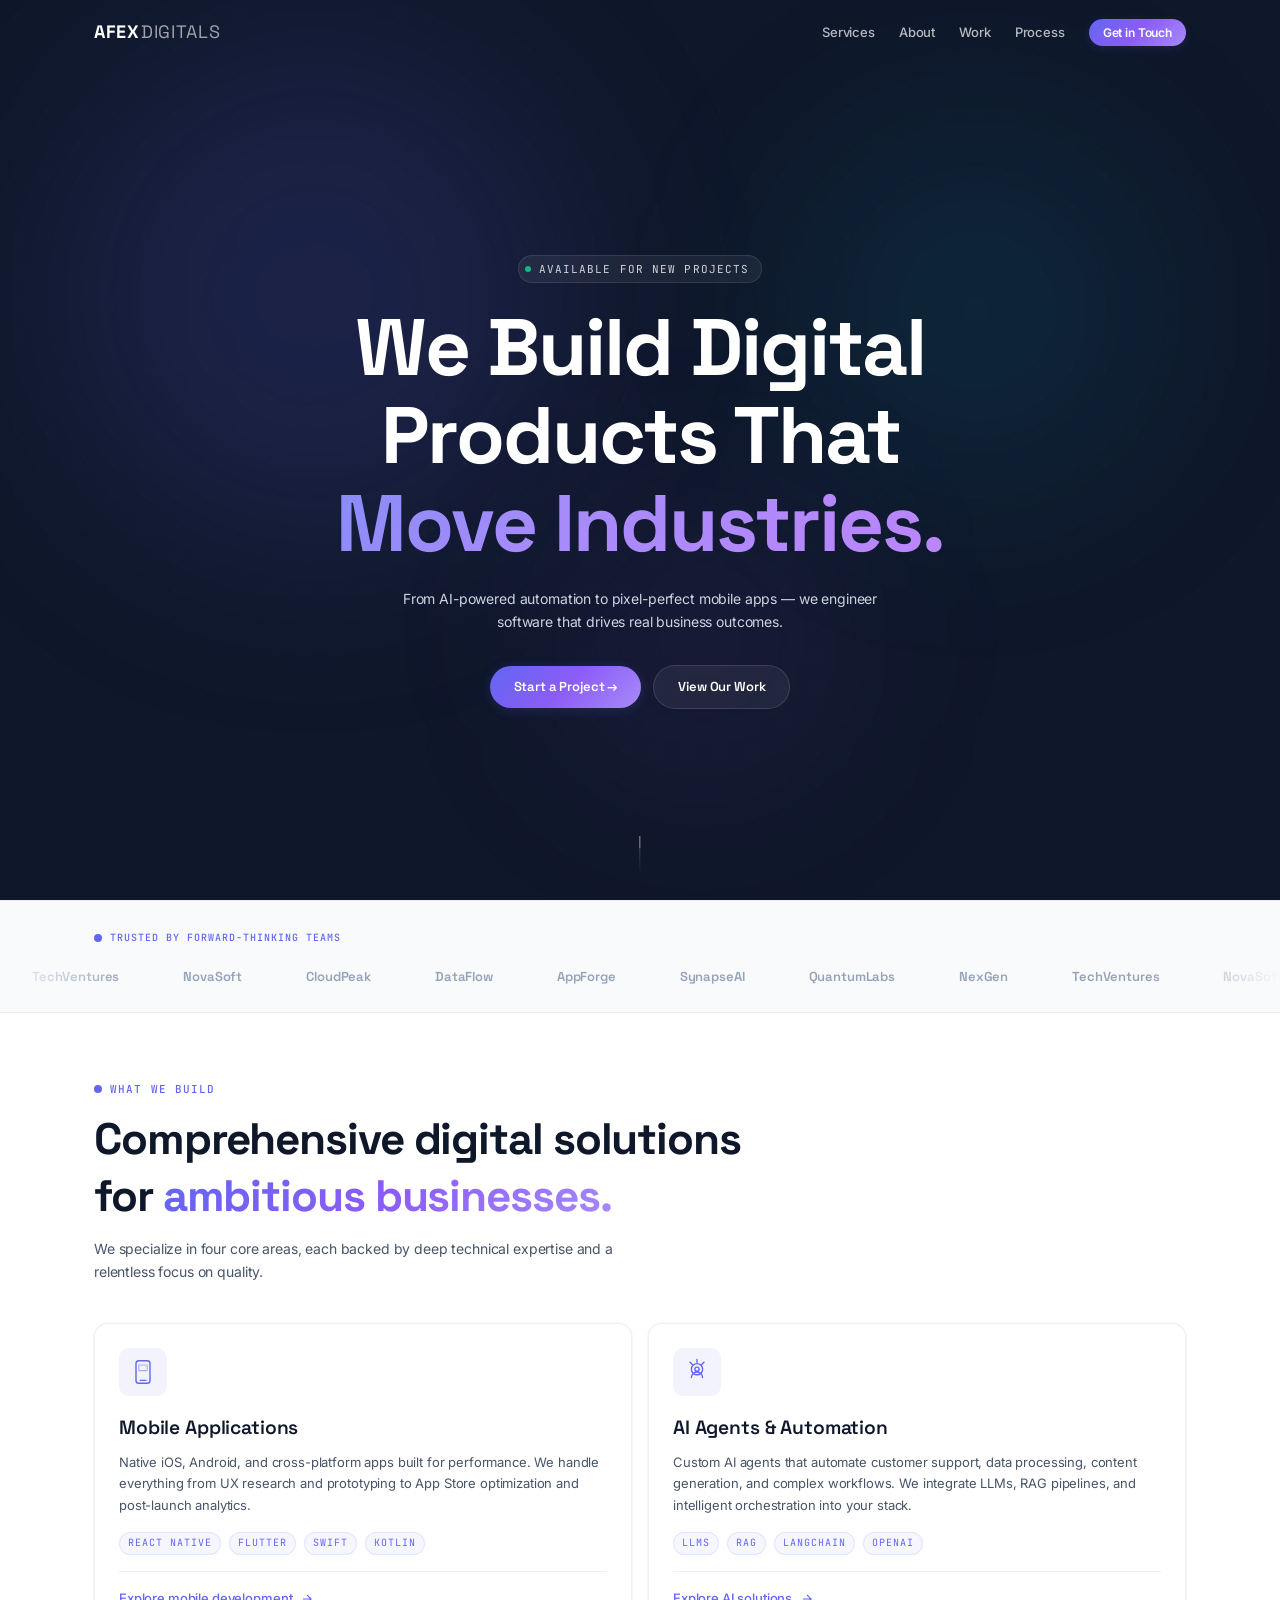
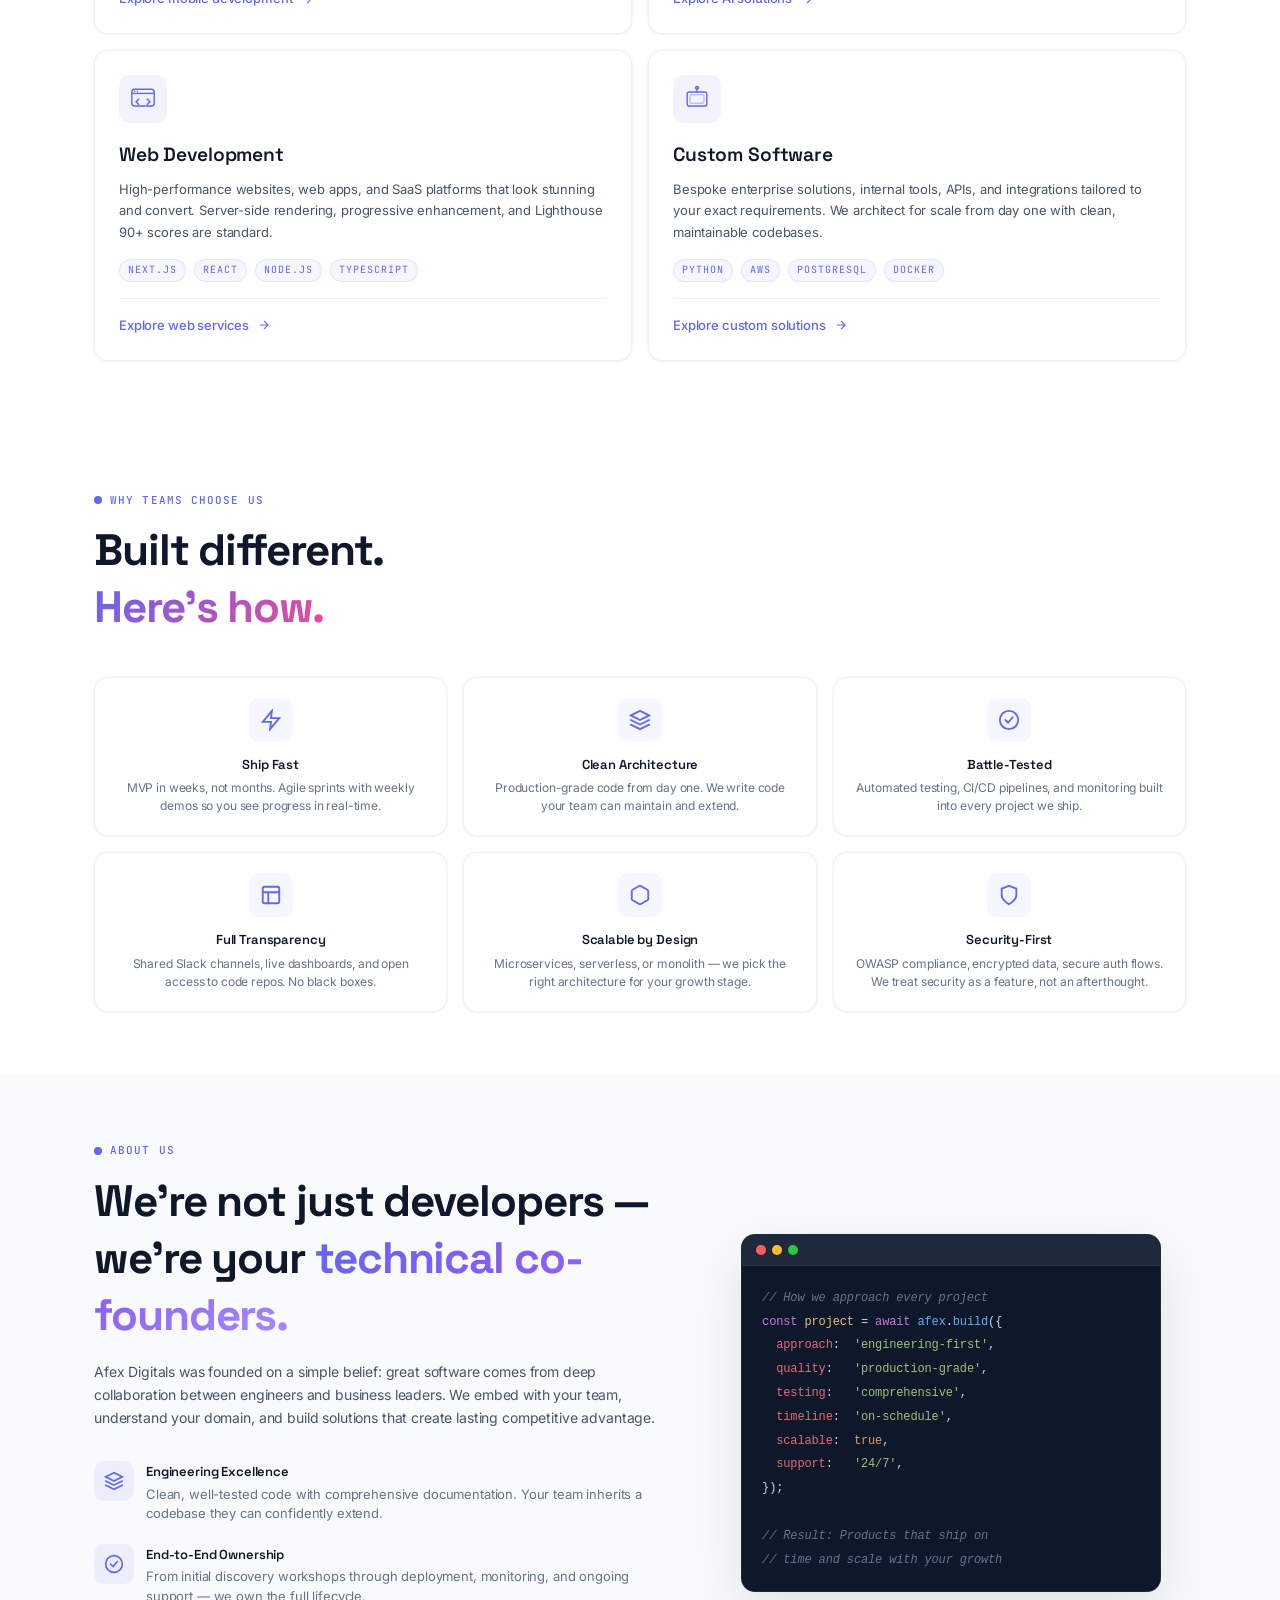
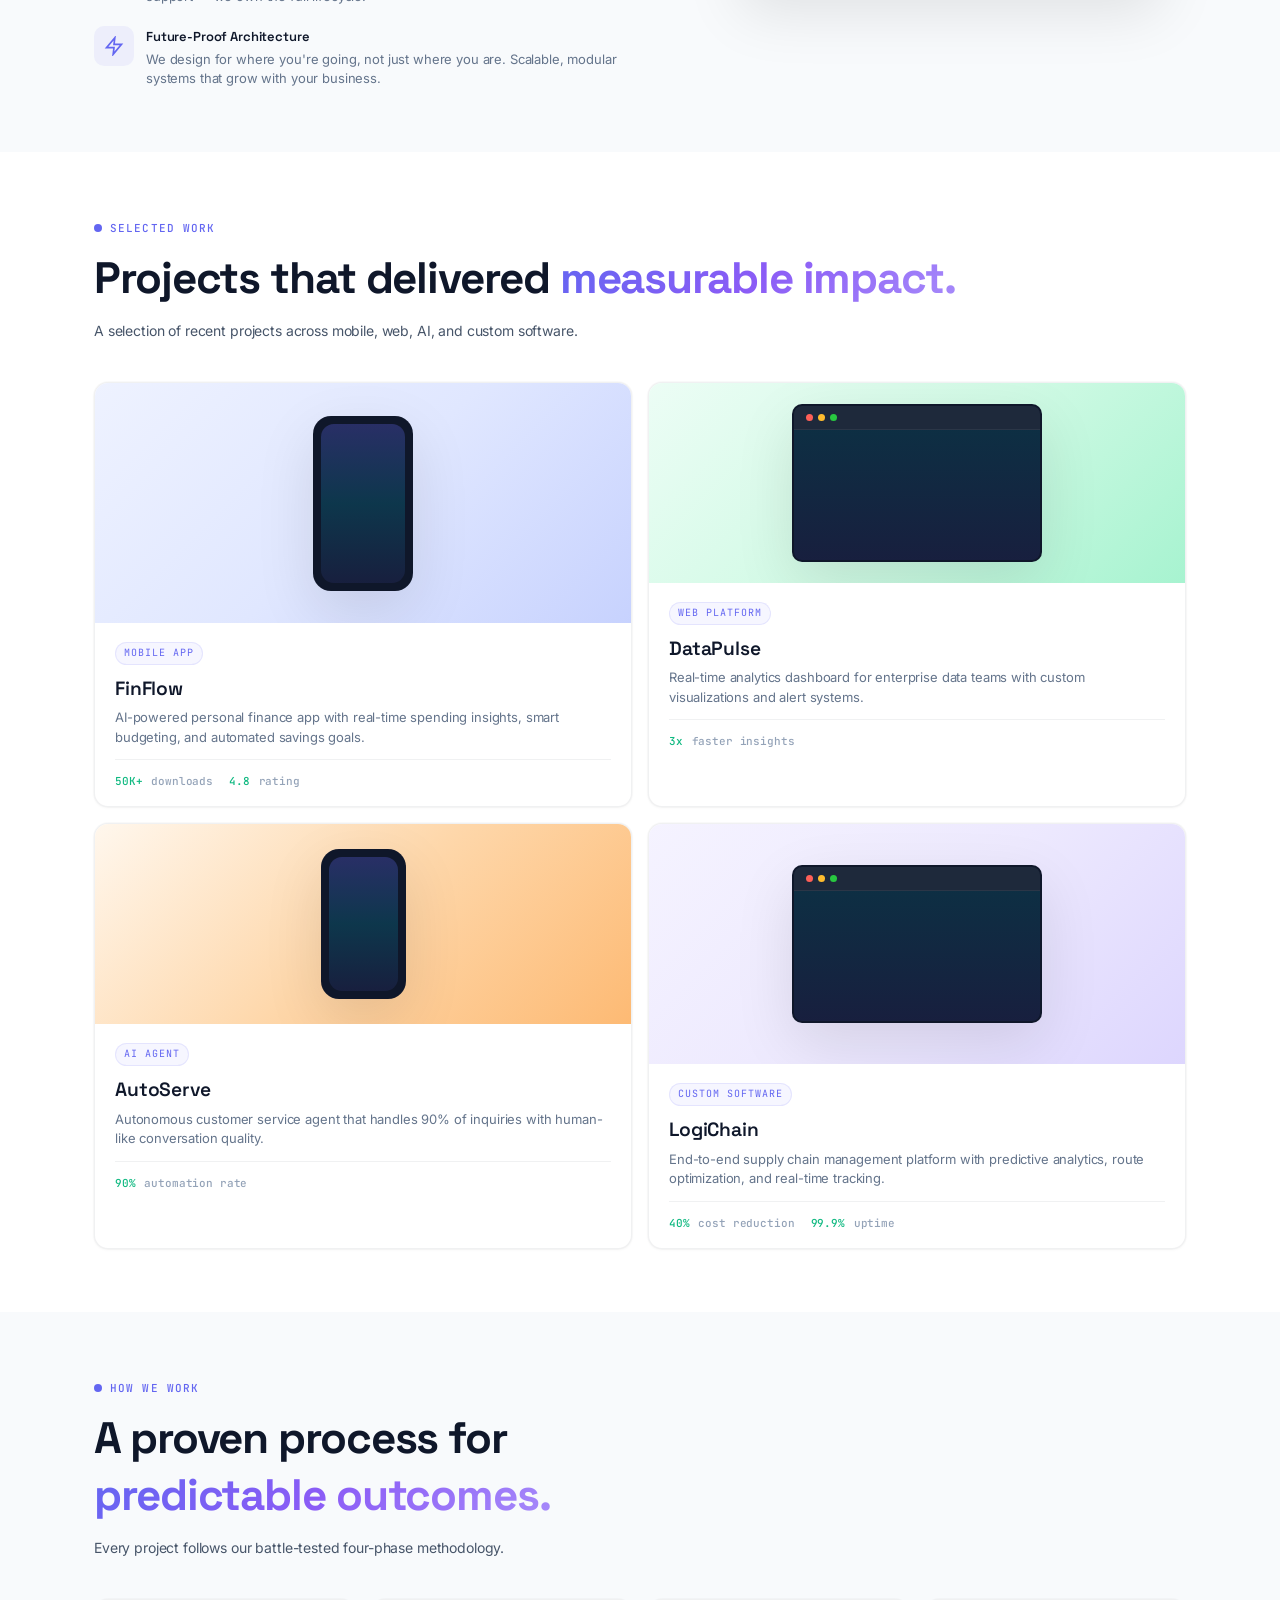
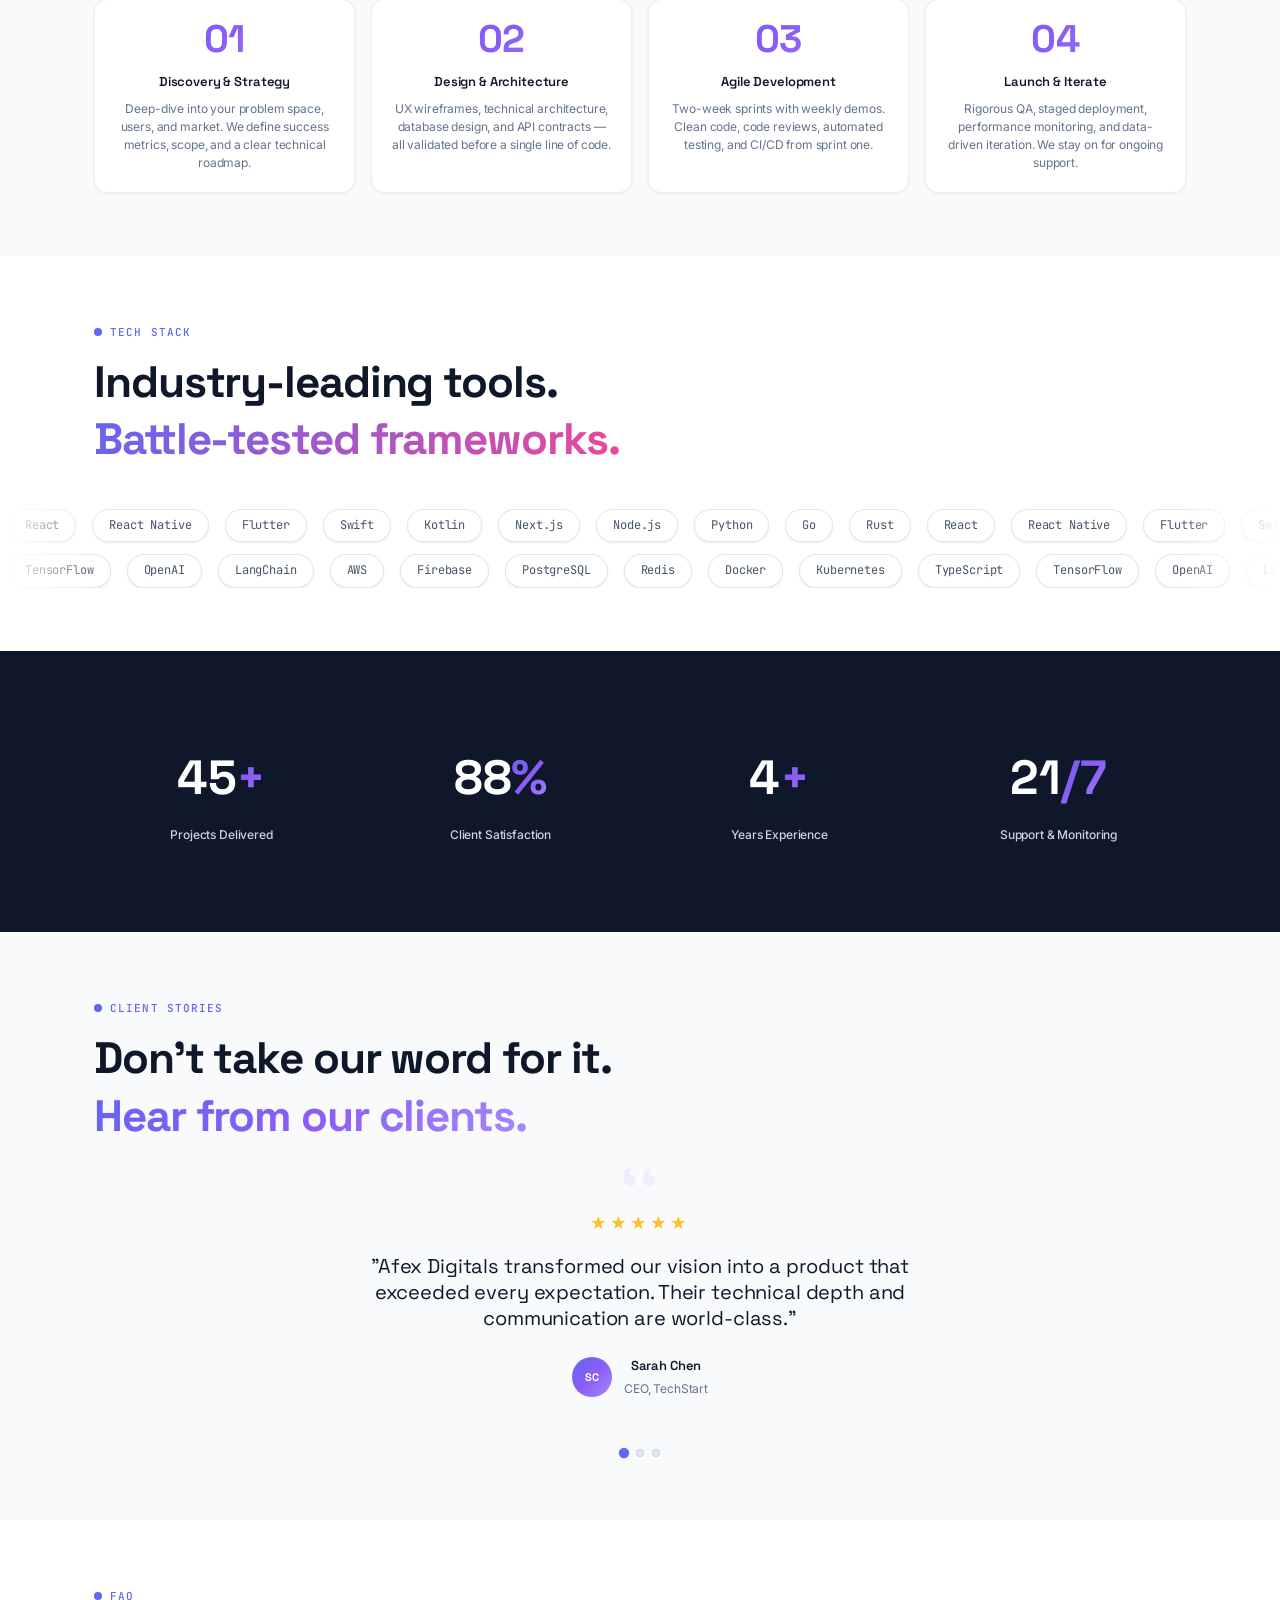
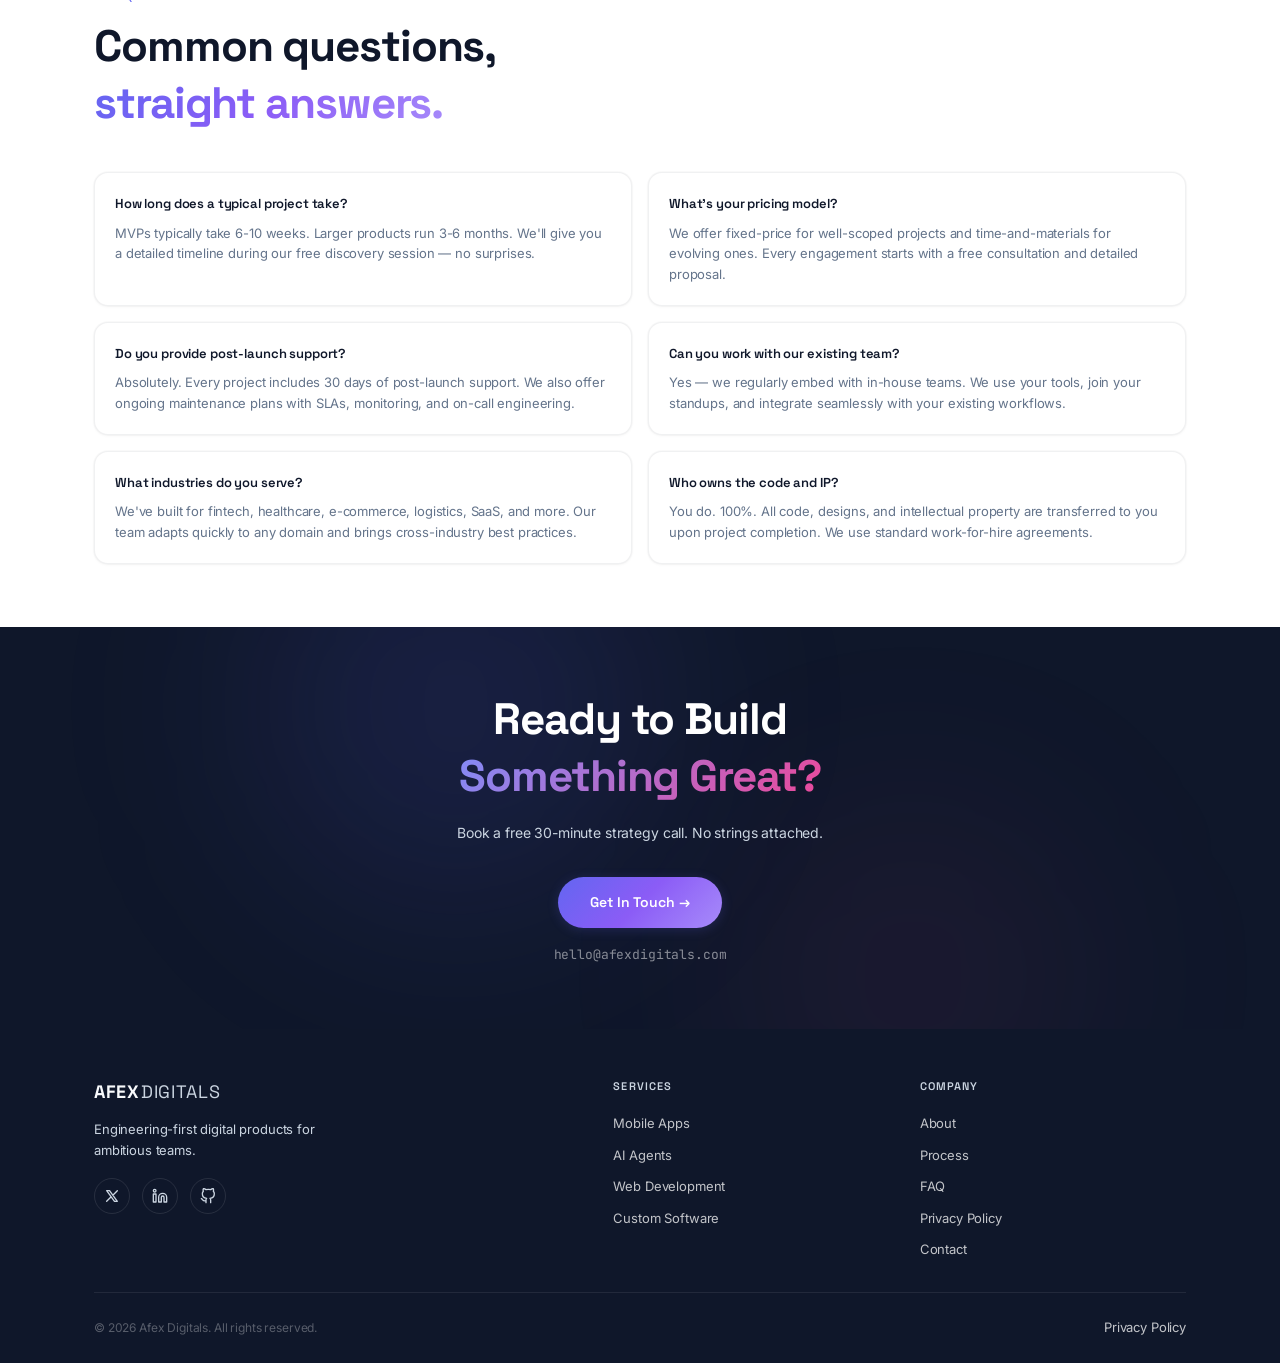
==== index.html @ 47e0d3ff "site for afex" ====
<!DOCTYPE html>
<html lang="en">
<head>
  <meta charset="UTF-8">
  <meta name="viewport" content="width=device-width, initial-scale=1.0">
  <title>Afex Digitals — Custom Software, Mobile Apps & AI Agents</title>
  <meta name="description" content="Afex Digitals builds custom mobile apps, AI agents for automation, websites, and software solutions. Engineering-first digital products for ambitious teams.">
  <meta property="og:type" content="website">
  <meta property="og:title" content="Afex Digitals — Custom Software & AI Solutions">
  <meta property="og:description" content="We build custom mobile apps, AI agents, websites, and software solutions engineered for impact.">
  <meta property="og:url" content="https://afexdigitals.com">
  <meta name="twitter:card" content="summary_large_image">
  <link rel="canonical" href="https://afexdigitals.com/">
  <link rel="preconnect" href="https://fonts.googleapis.com">
  <link rel="preconnect" href="https://fonts.gstatic.com" crossorigin>
  <link href="https://fonts.googleapis.com/css2?family=Space+Grotesk:wght@400;500;600;700&family=Inter:wght@400;500;600&family=JetBrains+Mono:wght@400&display=swap" rel="stylesheet">
  <link rel="stylesheet" href="css/reset.css">
  <link rel="stylesheet" href="css/variables.css">
  <link rel="stylesheet" href="css/base.css">
  <link rel="stylesheet" href="css/components.css">
  <link rel="stylesheet" href="css/sections.css">
  <link rel="stylesheet" href="css/animations.css">
  <link rel="stylesheet" href="css/responsive.css">
  <script type="application/ld+json">
  {
    "@context": "https://schema.org",
    "@type": "Organization",
    "name": "Afex Digitals",
    "url": "https://afexdigitals.com",
    "description": "Custom software, mobile apps, AI agents and web development.",
    "contactPoint": { "@type": "ContactPoint", "email": "hello@afexdigitals.com", "contactType": "sales" }
  }
  </script>
</head>
<body>
  <a href="#main-content" class="skip-link">Skip to main content</a>

  <!-- Nav -->
  <header class="nav" id="nav">
    <div class="nav__container container">
      <a href="#" class="nav__logo" aria-label="Afex Digitals Home">
        <span class="nav__logo-bold">AFEX</span><span class="nav__logo-light">DIGITALS</span>
      </a>
      <nav class="nav__menu" aria-label="Main navigation">
        <ul class="nav__list" id="nav-list">
          <li><a href="#services" class="nav__link">Services</a></li>
          <li><a href="#about" class="nav__link">About</a></li>
          <li><a href="#work" class="nav__link">Work</a></li>
          <li><a href="#process" class="nav__link">Process</a></li>
          <li><a href="mailto:hello@afexdigitals.com" class="nav__link nav__link--cta">Get in Touch</a></li>
        </ul>
      </nav>
      <button class="nav__toggle" id="nav-toggle" aria-label="Toggle menu" aria-expanded="false" aria-controls="nav-list">
        <span class="nav__toggle-bar"></span>
        <span class="nav__toggle-bar"></span>
        <span class="nav__toggle-bar"></span>
      </button>
    </div>
  </header>

  <div class="mobile-menu" id="mobile-menu" aria-hidden="true">
    <nav class="mobile-menu__nav" aria-label="Mobile navigation">
      <ul class="mobile-menu__list">
        <li class="mobile-menu__item"><a href="#services" class="mobile-menu__link">Services</a></li>
        <li class="mobile-menu__item"><a href="#about" class="mobile-menu__link">About</a></li>
        <li class="mobile-menu__item"><a href="#work" class="mobile-menu__link">Work</a></li>
        <li class="mobile-menu__item"><a href="#process" class="mobile-menu__link">Process</a></li>
        <li class="mobile-menu__item"><a href="mailto:hello@afexdigitals.com" class="mobile-menu__link">Contact</a></li>
      </ul>
    </nav>
  </div>

  <main id="main-content">
    <!-- Hero -->
    <section class="hero" id="hero">
      <div class="hero__bg">
        <div class="hero__orb hero__orb--1" aria-hidden="true"></div>
        <div class="hero__orb hero__orb--2" aria-hidden="true"></div>
        <div class="hero__orb hero__orb--3" aria-hidden="true"></div>
        <div class="hero__grid" aria-hidden="true"></div>
      </div>
      <div class="hero__content container">
        <div class="hero__badge"><span class="hero__badge-dot"></span> Available for new projects</div>
        <h1 class="hero__title">
          <span class="hero__title-line">We Build Digital</span>
          <span class="hero__title-line">Products That</span>
          <span class="hero__title-line text-gradient">Move Industries.</span>
        </h1>
        <p class="hero__subtitle">From AI-powered automation to pixel-perfect mobile apps — we engineer software that drives real business outcomes.</p>
        <div class="hero__actions">
          <a href="mailto:hello@afexdigitals.com" class="btn btn-primary">Start a Project &rarr;</a>
          <a href="#work" class="btn btn-secondary">View Our Work</a>
        </div>
      </div>
      <div class="hero__scroll" aria-hidden="true"><div class="hero__scroll-line"></div></div>
    </section>

    <!-- Trust Bar -->
    <section class="trust" aria-label="Trusted by innovative teams">
      <div class="container">
        <p class="trust__label mono-label">Trusted by forward-thinking teams</p>
      </div>
      <div class="trust__marquee">
        <div class="trust__track">
          <div class="trust__item">TechVentures</div>
          <div class="trust__item">NovaSoft</div>
          <div class="trust__item">CloudPeak</div>
          <div class="trust__item">DataFlow</div>
          <div class="trust__item">AppForge</div>
          <div class="trust__item">SynapseAI</div>
          <div class="trust__item">QuantumLabs</div>
          <div class="trust__item">NexGen</div>
          <div class="trust__item">TechVentures</div>
          <div class="trust__item">NovaSoft</div>
          <div class="trust__item">CloudPeak</div>
          <div class="trust__item">DataFlow</div>
          <div class="trust__item">AppForge</div>
          <div class="trust__item">SynapseAI</div>
          <div class="trust__item">QuantumLabs</div>
          <div class="trust__item">NexGen</div>
        </div>
      </div>
    </section>

    <!-- Services -->
    <section class="services section" id="services">
      <div class="container">
        <div class="section__header" data-animate>
          <span class="mono-label">What We Build</span>
          <h2 class="section__title">Comprehensive digital solutions<br>for <span class="text-gradient">ambitious businesses.</span></h2>
          <p class="section__subtitle">We specialize in four core areas, each backed by deep technical expertise and a relentless focus on quality.</p>
        </div>
        <div class="services__grid" data-animate-stagger>
          <div class="card services__card">
            <div class="card__icon">
              <svg width="28" height="28" viewBox="0 0 40 40" fill="none" aria-hidden="true">
                <rect x="10" y="4" width="20" height="32" rx="4" stroke="currentColor" stroke-width="2"/>
                <line x1="16" y1="32" x2="24" y2="32" stroke="currentColor" stroke-width="2" stroke-linecap="round"/>
                <rect x="14" y="10" width="12" height="8" rx="1" stroke="currentColor" stroke-width="1.5" opacity="0.5"/>
              </svg>
            </div>
            <h3 class="card__title">Mobile Applications</h3>
            <p class="card__description">Native iOS, Android, and cross-platform apps built for performance. We handle everything from UX research and prototyping to App Store optimization and post-launch analytics.</p>
            <div class="card__tags">
              <span class="tag">React Native</span>
              <span class="tag">Flutter</span>
              <span class="tag">Swift</span>
              <span class="tag">Kotlin</span>
            </div>
            <div class="card__footer">
              <span>Explore mobile development</span>
              <svg width="14" height="14" viewBox="0 0 24 24" fill="none" stroke="currentColor" stroke-width="2"><path d="M5 12h14M12 5l7 7-7 7"/></svg>
            </div>
          </div>
          <div class="card services__card">
            <div class="card__icon">
              <svg width="28" height="28" viewBox="0 0 40 40" fill="none" aria-hidden="true">
                <circle cx="20" cy="16" r="8" stroke="currentColor" stroke-width="2"/>
                <circle cx="20" cy="16" r="3" stroke="currentColor" stroke-width="2"/>
                <path d="M14 10l-4-4M26 10l4-4M20 6V2" stroke="currentColor" stroke-width="2" stroke-linecap="round"/>
                <path d="M12 28c0-4.4 3.6-8 8-8s8 3.6 8 8" stroke="currentColor" stroke-width="2" stroke-linecap="round"/>
              </svg>
            </div>
            <h3 class="card__title">AI Agents & Automation</h3>
            <p class="card__description">Custom AI agents that automate customer support, data processing, content generation, and complex workflows. We integrate LLMs, RAG pipelines, and intelligent orchestration into your stack.</p>
            <div class="card__tags">
              <span class="tag">LLMs</span>
              <span class="tag">RAG</span>
              <span class="tag">LangChain</span>
              <span class="tag">OpenAI</span>
            </div>
            <div class="card__footer">
              <span>Explore AI solutions</span>
              <svg width="14" height="14" viewBox="0 0 24 24" fill="none" stroke="currentColor" stroke-width="2"><path d="M5 12h14M12 5l7 7-7 7"/></svg>
            </div>
          </div>
          <div class="card services__card">
            <div class="card__icon">
              <svg width="28" height="28" viewBox="0 0 40 40" fill="none" aria-hidden="true">
                <rect x="4" y="6" width="32" height="24" rx="4" stroke="currentColor" stroke-width="2"/>
                <line x1="4" y1="12" x2="36" y2="12" stroke="currentColor" stroke-width="2"/>
                <circle cx="8" cy="9" r="1" fill="currentColor"/>
                <circle cx="12" cy="9" r="1" fill="currentColor"/>
                <path d="M14 20l-4 4 4 4M26 20l4 4-4 4" stroke="currentColor" stroke-width="2" stroke-linecap="round" stroke-linejoin="round"/>
              </svg>
            </div>
            <h3 class="card__title">Web Development</h3>
            <p class="card__description">High-performance websites, web apps, and SaaS platforms that look stunning and convert. Server-side rendering, progressive enhancement, and Lighthouse 90+ scores are standard.</p>
            <div class="card__tags">
              <span class="tag">Next.js</span>
              <span class="tag">React</span>
              <span class="tag">Node.js</span>
              <span class="tag">TypeScript</span>
            </div>
            <div class="card__footer">
              <span>Explore web services</span>
              <svg width="14" height="14" viewBox="0 0 24 24" fill="none" stroke="currentColor" stroke-width="2"><path d="M5 12h14M12 5l7 7-7 7"/></svg>
            </div>
          </div>
          <div class="card services__card">
            <div class="card__icon">
              <svg width="28" height="28" viewBox="0 0 40 40" fill="none" aria-hidden="true">
                <rect x="6" y="10" width="28" height="20" rx="3" stroke="currentColor" stroke-width="2"/>
                <rect x="10" y="14" width="20" height="12" rx="2" stroke="currentColor" stroke-width="1.5" opacity="0.5"/>
                <line x1="20" y1="4" x2="20" y2="10" stroke="currentColor" stroke-width="2" stroke-linecap="round"/>
                <circle cx="20" cy="4" r="2" stroke="currentColor" stroke-width="2"/>
              </svg>
            </div>
            <h3 class="card__title">Custom Software</h3>
            <p class="card__description">Bespoke enterprise solutions, internal tools, APIs, and integrations tailored to your exact requirements. We architect for scale from day one with clean, maintainable codebases.</p>
            <div class="card__tags">
              <span class="tag">Python</span>
              <span class="tag">AWS</span>
              <span class="tag">PostgreSQL</span>
              <span class="tag">Docker</span>
            </div>
            <div class="card__footer">
              <span>Explore custom solutions</span>
              <svg width="14" height="14" viewBox="0 0 24 24" fill="none" stroke="currentColor" stroke-width="2"><path d="M5 12h14M12 5l7 7-7 7"/></svg>
            </div>
          </div>
        </div>
      </div>
    </section>

    <!-- Features / Why Choose Us -->
    <section class="section" id="features">
      <div class="container">
        <div class="section__header" data-animate>
          <span class="mono-label">Why Teams Choose Us</span>
          <h2 class="section__title">Built different.<br><span class="text-gradient--warm">Here's how.</span></h2>
        </div>
        <div class="features__grid" data-animate-stagger>
          <div class="feature-card">
            <div class="feature-card__icon">
              <svg width="22" height="22" viewBox="0 0 24 24" fill="none" stroke="currentColor" stroke-width="2" stroke-linecap="round"><path d="M13 2L3 14h9l-1 8 10-12h-9l1-8z"/></svg>
            </div>
            <h3 class="feature-card__title">Ship Fast</h3>
            <p class="feature-card__text">MVP in weeks, not months. Agile sprints with weekly demos so you see progress in real-time.</p>
          </div>
          <div class="feature-card">
            <div class="feature-card__icon">
              <svg width="22" height="22" viewBox="0 0 24 24" fill="none" stroke="currentColor" stroke-width="2" stroke-linecap="round"><path d="M12 2L2 7l10 5 10-5-10-5zM2 17l10 5 10-5M2 12l10 5 10-5"/></svg>
            </div>
            <h3 class="feature-card__title">Clean Architecture</h3>
            <p class="feature-card__text">Production-grade code from day one. We write code your team can maintain and extend.</p>
          </div>
          <div class="feature-card">
            <div class="feature-card__icon">
              <svg width="22" height="22" viewBox="0 0 24 24" fill="none" stroke="currentColor" stroke-width="2" stroke-linecap="round"><circle cx="12" cy="12" r="10"/><path d="M8 12l3 3 5-6"/></svg>
            </div>
            <h3 class="feature-card__title">Battle-Tested</h3>
            <p class="feature-card__text">Automated testing, CI/CD pipelines, and monitoring built into every project we ship.</p>
          </div>
          <div class="feature-card">
            <div class="feature-card__icon">
              <svg width="22" height="22" viewBox="0 0 24 24" fill="none" stroke="currentColor" stroke-width="2" stroke-linecap="round"><rect x="3" y="3" width="18" height="18" rx="2"/><path d="M3 9h18M9 21V9"/></svg>
            </div>
            <h3 class="feature-card__title">Full Transparency</h3>
            <p class="feature-card__text">Shared Slack channels, live dashboards, and open access to code repos. No black boxes.</p>
          </div>
          <div class="feature-card">
            <div class="feature-card__icon">
              <svg width="22" height="22" viewBox="0 0 24 24" fill="none" stroke="currentColor" stroke-width="2" stroke-linecap="round"><path d="M21 16V8a2 2 0 00-1-1.73l-7-4a2 2 0 00-2 0l-7 4A2 2 0 003 8v8a2 2 0 001 1.73l7 4a2 2 0 002 0l7-4A2 2 0 0021 16z"/></svg>
            </div>
            <h3 class="feature-card__title">Scalable by Design</h3>
            <p class="feature-card__text">Microservices, serverless, or monolith — we pick the right architecture for your growth stage.</p>
          </div>
          <div class="feature-card">
            <div class="feature-card__icon">
              <svg width="22" height="22" viewBox="0 0 24 24" fill="none" stroke="currentColor" stroke-width="2" stroke-linecap="round"><path d="M12 22s8-4 8-10V5l-8-3-8 3v7c0 6 8 10 8 10z"/></svg>
            </div>
            <h3 class="feature-card__title">Security-First</h3>
            <p class="feature-card__text">OWASP compliance, encrypted data, secure auth flows. We treat security as a feature, not an afterthought.</p>
          </div>
        </div>
      </div>
    </section>

    <!-- About -->
    <section class="about section" id="about">
      <div class="container">
        <div class="about__grid">
          <div class="about__content" data-animate>
            <span class="mono-label">About Us</span>
            <h2 class="section__title">We're not just developers —<br>we're your <span class="text-gradient">technical co-founders.</span></h2>
            <p class="about__text">Afex Digitals was founded on a simple belief: great software comes from deep collaboration between engineers and business leaders. We embed with your team, understand your domain, and build solutions that create lasting competitive advantage.</p>
            <div class="about__values">
              <div class="about__value">
                <div class="about__value-icon">
                  <svg width="20" height="20" viewBox="0 0 24 24" fill="none" stroke="currentColor" stroke-width="2" stroke-linecap="round"><path d="M12 2L2 7l10 5 10-5-10-5zM2 17l10 5 10-5M2 12l10 5 10-5"/></svg>
                </div>
                <div>
                  <h4 class="about__value-title">Engineering Excellence</h4>
                  <p class="about__value-text">Clean, well-tested code with comprehensive documentation. Your team inherits a codebase they can confidently extend.</p>
                </div>
              </div>
              <div class="about__value">
                <div class="about__value-icon">
                  <svg width="20" height="20" viewBox="0 0 24 24" fill="none" stroke="currentColor" stroke-width="2" stroke-linecap="round"><circle cx="12" cy="12" r="10"/><path d="M8 12l3 3 5-6"/></svg>
                </div>
                <div>
                  <h4 class="about__value-title">End-to-End Ownership</h4>
                  <p class="about__value-text">From initial discovery workshops through deployment, monitoring, and ongoing support — we own the full lifecycle.</p>
                </div>
              </div>
              <div class="about__value">
                <div class="about__value-icon">
                  <svg width="20" height="20" viewBox="0 0 24 24" fill="none" stroke="currentColor" stroke-width="2" stroke-linecap="round"><path d="M13 2L3 14h9l-1 8 10-12h-9l1-8z"/></svg>
                </div>
                <div>
                  <h4 class="about__value-title">Future-Proof Architecture</h4>
                  <p class="about__value-text">We design for where you're going, not just where you are. Scalable, modular systems that grow with your business.</p>
                </div>
              </div>
            </div>
          </div>
          <div class="about__visual" data-animate aria-hidden="true">
            <div class="about__code-window">
              <div class="about__code-header">
                <span class="about__code-dot"></span>
                <span class="about__code-dot"></span>
                <span class="about__code-dot"></span>
              </div>
              <div class="about__code-body">
                <pre><code><span class="code-comment">// How we approach every project</span>
<span class="code-keyword">const</span> <span class="code-var">project</span> = <span class="code-keyword">await</span> <span class="code-fn">afex</span>.<span class="code-fn">build</span>({
  <span class="code-prop">approach</span>:  <span class="code-string">'engineering-first'</span>,
  <span class="code-prop">quality</span>:   <span class="code-string">'production-grade'</span>,
  <span class="code-prop">testing</span>:   <span class="code-string">'comprehensive'</span>,
  <span class="code-prop">timeline</span>:  <span class="code-string">'on-schedule'</span>,
  <span class="code-prop">scalable</span>:  <span class="code-bool">true</span>,
  <span class="code-prop">support</span>:   <span class="code-string">'24/7'</span>,
});

<span class="code-comment">// Result: Products that ship on</span>
<span class="code-comment">// time and scale with your growth</span></code></pre>
              </div>
            </div>
          </div>
        </div>
      </div>
    </section>

    <!-- Work -->
    <section class="work section" id="work">
      <div class="container">
        <div class="section__header" data-animate>
          <span class="mono-label">Selected Work</span>
          <h2 class="section__title">Projects that delivered <span class="text-gradient">measurable impact.</span></h2>
          <p class="section__subtitle">A selection of recent projects across mobile, web, AI, and custom software.</p>
        </div>
        <div class="work__grid" data-animate-stagger>
          <article class="work__card work__card--featured">
            <div class="work__card-visual work__card-visual--1">
              <div class="work__card-mockup">
                <div class="work__phone-frame"><div class="work__phone-screen"></div></div>
              </div>
            </div>
            <div class="work__card-info">
              <span class="tag">Mobile App</span>
              <h3 class="work__card-title">FinFlow</h3>
              <p class="work__card-desc">AI-powered personal finance app with real-time spending insights, smart budgeting, and automated savings goals.</p>
              <div class="work__card-metrics">
                <span class="work__metric">50K+ <span>downloads</span></span>
                <span class="work__metric">4.8 <span>rating</span></span>
              </div>
            </div>
          </article>
          <article class="work__card">
            <div class="work__card-visual work__card-visual--2">
              <div class="work__card-mockup">
                <div class="work__browser-frame">
                  <div class="work__browser-bar"><span></span><span></span><span></span></div>
                  <div class="work__browser-screen"></div>
                </div>
              </div>
            </div>
            <div class="work__card-info">
              <span class="tag">Web Platform</span>
              <h3 class="work__card-title">DataPulse</h3>
              <p class="work__card-desc">Real-time analytics dashboard for enterprise data teams with custom visualizations and alert systems.</p>
              <div class="work__card-metrics">
                <span class="work__metric">3x <span>faster insights</span></span>
              </div>
            </div>
          </article>
          <article class="work__card">
            <div class="work__card-visual work__card-visual--3">
              <div class="work__card-mockup">
                <div class="work__phone-frame work__phone-frame--small"><div class="work__phone-screen"></div></div>
              </div>
            </div>
            <div class="work__card-info">
              <span class="tag">AI Agent</span>
              <h3 class="work__card-title">AutoServe</h3>
              <p class="work__card-desc">Autonomous customer service agent that handles 90% of inquiries with human-like conversation quality.</p>
              <div class="work__card-metrics">
                <span class="work__metric">90% <span>automation rate</span></span>
              </div>
            </div>
          </article>
          <article class="work__card work__card--featured">
            <div class="work__card-visual work__card-visual--4">
              <div class="work__card-mockup">
                <div class="work__browser-frame">
                  <div class="work__browser-bar"><span></span><span></span><span></span></div>
                  <div class="work__browser-screen"></div>
                </div>
              </div>
            </div>
            <div class="work__card-info">
              <span class="tag">Custom Software</span>
              <h3 class="work__card-title">LogiChain</h3>
              <p class="work__card-desc">End-to-end supply chain management platform with predictive analytics, route optimization, and real-time tracking.</p>
              <div class="work__card-metrics">
                <span class="work__metric">40% <span>cost reduction</span></span>
                <span class="work__metric">99.9% <span>uptime</span></span>
              </div>
            </div>
          </article>
        </div>
      </div>
    </section>

    <!-- Process -->
    <section class="process section" id="process">
      <div class="container">
        <div class="section__header" data-animate>
          <span class="mono-label">How We Work</span>
          <h2 class="section__title">A proven process for<br><span class="text-gradient">predictable outcomes.</span></h2>
          <p class="section__subtitle">Every project follows our battle-tested four-phase methodology.</p>
        </div>
        <div class="process__timeline" data-animate-stagger>
          <div class="process__step">
            <div class="process__number">01</div>
            <h3 class="process__title">Discovery & Strategy</h3>
            <p class="process__text">Deep-dive into your problem space, users, and market. We define success metrics, scope, and a clear technical roadmap.</p>
          </div>
          <div class="process__step">
            <div class="process__number">02</div>
            <h3 class="process__title">Design & Architecture</h3>
            <p class="process__text">UX wireframes, technical architecture, database design, and API contracts — all validated before a single line of code.</p>
          </div>
          <div class="process__step">
            <div class="process__number">03</div>
            <h3 class="process__title">Agile Development</h3>
            <p class="process__text">Two-week sprints with weekly demos. Clean code, code reviews, automated testing, and CI/CD from sprint one.</p>
          </div>
          <div class="process__step">
            <div class="process__number">04</div>
            <h3 class="process__title">Launch & Iterate</h3>
            <p class="process__text">Rigorous QA, staged deployment, performance monitoring, and data-driven iteration. We stay on for ongoing support.</p>
          </div>
        </div>
      </div>
    </section>

    <!-- Tech Stack -->
    <section class="techstack section" aria-label="Our technology stack">
      <div class="container">
        <div class="section__header" data-animate>
          <span class="mono-label">Tech Stack</span>
          <h2 class="section__title">Industry-leading tools.<br><span class="text-gradient--warm">Battle-tested frameworks.</span></h2>
        </div>
      </div>
      <div class="techstack__marquee">
        <div class="techstack__track techstack__track--forward">
          <div class="techstack__item">React</div>
          <div class="techstack__item">React Native</div>
          <div class="techstack__item">Flutter</div>
          <div class="techstack__item">Swift</div>
          <div class="techstack__item">Kotlin</div>
          <div class="techstack__item">Next.js</div>
          <div class="techstack__item">Node.js</div>
          <div class="techstack__item">Python</div>
          <div class="techstack__item">Go</div>
          <div class="techstack__item">Rust</div>
          <div class="techstack__item">React</div>
          <div class="techstack__item">React Native</div>
          <div class="techstack__item">Flutter</div>
          <div class="techstack__item">Swift</div>
          <div class="techstack__item">Kotlin</div>
          <div class="techstack__item">Next.js</div>
          <div class="techstack__item">Node.js</div>
          <div class="techstack__item">Python</div>
          <div class="techstack__item">Go</div>
          <div class="techstack__item">Rust</div>
        </div>
        <div class="techstack__track techstack__track--reverse">
          <div class="techstack__item">TensorFlow</div>
          <div class="techstack__item">OpenAI</div>
          <div class="techstack__item">LangChain</div>
          <div class="techstack__item">AWS</div>
          <div class="techstack__item">Firebase</div>
          <div class="techstack__item">PostgreSQL</div>
          <div class="techstack__item">Redis</div>
          <div class="techstack__item">Docker</div>
          <div class="techstack__item">Kubernetes</div>
          <div class="techstack__item">TypeScript</div>
          <div class="techstack__item">TensorFlow</div>
          <div class="techstack__item">OpenAI</div>
          <div class="techstack__item">LangChain</div>
          <div class="techstack__item">AWS</div>
          <div class="techstack__item">Firebase</div>
          <div class="techstack__item">PostgreSQL</div>
          <div class="techstack__item">Redis</div>
          <div class="techstack__item">Docker</div>
          <div class="techstack__item">Kubernetes</div>
          <div class="techstack__item">TypeScript</div>
        </div>
      </div>
    </section>

    <!-- Stats -->
    <section class="stats section" aria-label="Company statistics">
      <div class="container">
        <div class="stats__grid" data-animate-stagger>
          <div class="stats__item">
            <span class="stats__number" data-count="50">0</span><span class="stats__suffix">+</span>
            <span class="stats__label">Projects Delivered</span>
          </div>
          <div class="stats__item">
            <span class="stats__number" data-count="98">0</span><span class="stats__suffix">%</span>
            <span class="stats__label">Client Satisfaction</span>
          </div>
          <div class="stats__item">
            <span class="stats__number" data-count="4">0</span><span class="stats__suffix">+</span>
            <span class="stats__label">Years Experience</span>
          </div>
          <div class="stats__item">
            <span class="stats__number" data-count="24">0</span><span class="stats__suffix">/7</span>
            <span class="stats__label">Support & Monitoring</span>
          </div>
        </div>
      </div>
    </section>

    <!-- Testimonials -->
    <section class="testimonials section" id="testimonials">
      <div class="container">
        <div class="section__header" data-animate>
          <span class="mono-label">Client Stories</span>
          <h2 class="section__title">Don't take our word for it.<br><span class="text-gradient">Hear from our clients.</span></h2>
        </div>
        <div class="testimonials__slider" data-animate>
          <div class="testimonials__quote-mark" aria-hidden="true">&ldquo;</div>
          <div class="testimonials__track">
            <div class="testimonials__slide active">
              <div class="testimonials__stars" aria-label="5 out of 5 stars">&#9733;&#9733;&#9733;&#9733;&#9733;</div>
              <blockquote class="testimonials__text">"Afex Digitals transformed our vision into a product that exceeded every expectation. Their technical depth and communication are world-class."</blockquote>
              <div class="testimonials__author">
                <div class="testimonials__avatar">SC</div>
                <div>
                  <cite class="testimonials__name">Sarah Chen</cite>
                  <span class="testimonials__role">CEO, TechStart</span>
                </div>
              </div>
            </div>
            <div class="testimonials__slide">
              <div class="testimonials__stars" aria-label="5 out of 5 stars">&#9733;&#9733;&#9733;&#9733;&#9733;</div>
              <blockquote class="testimonials__text">"They built our AI agent in half the time we expected. It now handles 90% of customer inquiries autonomously. Absolute game changer for our operations."</blockquote>
              <div class="testimonials__author">
                <div class="testimonials__avatar">MR</div>
                <div>
                  <cite class="testimonials__name">Marcus Rodriguez</cite>
                  <span class="testimonials__role">CTO, AutoServe</span>
                </div>
              </div>
            </div>
            <div class="testimonials__slide">
              <div class="testimonials__stars" aria-label="5 out of 5 stars">&#9733;&#9733;&#9733;&#9733;&#9733;</div>
              <blockquote class="testimonials__text">"Working with Afex felt like having a senior engineering team in-house. They understood our domain from day one and the code quality was exceptional."</blockquote>
              <div class="testimonials__author">
                <div class="testimonials__avatar">AK</div>
                <div>
                  <cite class="testimonials__name">Aisha Khan</cite>
                  <span class="testimonials__role">Founder, DataPulse</span>
                </div>
              </div>
            </div>
          </div>
          <div class="testimonials__dots" role="tablist" aria-label="Testimonial navigation">
            <button class="testimonials__dot active" role="tab" aria-selected="true" aria-label="Testimonial 1"></button>
            <button class="testimonials__dot" role="tab" aria-selected="false" aria-label="Testimonial 2"></button>
            <button class="testimonials__dot" role="tab" aria-selected="false" aria-label="Testimonial 3"></button>
          </div>
        </div>
      </div>
    </section>

    <!-- FAQ -->
    <section class="section" id="faq">
      <div class="container">
        <div class="section__header" data-animate>
          <span class="mono-label">FAQ</span>
          <h2 class="section__title">Common questions,<br><span class="text-gradient">straight answers.</span></h2>
        </div>
        <div class="faq__grid" data-animate-stagger>
          <div class="faq__item">
            <h3 class="faq__question">How long does a typical project take?</h3>
            <p class="faq__answer">MVPs typically take 6-10 weeks. Larger products run 3-6 months. We'll give you a detailed timeline during our free discovery session — no surprises.</p>
          </div>
          <div class="faq__item">
            <h3 class="faq__question">What's your pricing model?</h3>
            <p class="faq__answer">We offer fixed-price for well-scoped projects and time-and-materials for evolving ones. Every engagement starts with a free consultation and detailed proposal.</p>
          </div>
          <div class="faq__item">
            <h3 class="faq__question">Do you provide post-launch support?</h3>
            <p class="faq__answer">Absolutely. Every project includes 30 days of post-launch support. We also offer ongoing maintenance plans with SLAs, monitoring, and on-call engineering.</p>
          </div>
          <div class="faq__item">
            <h3 class="faq__question">Can you work with our existing team?</h3>
            <p class="faq__answer">Yes — we regularly embed with in-house teams. We use your tools, join your standups, and integrate seamlessly with your existing workflows.</p>
          </div>
          <div class="faq__item">
            <h3 class="faq__question">What industries do you serve?</h3>
            <p class="faq__answer">We've built for fintech, healthcare, e-commerce, logistics, SaaS, and more. Our team adapts quickly to any domain and brings cross-industry best practices.</p>
          </div>
          <div class="faq__item">
            <h3 class="faq__question">Who owns the code and IP?</h3>
            <p class="faq__answer">You do. 100%. All code, designs, and intellectual property are transferred to you upon project completion. We use standard work-for-hire agreements.</p>
          </div>
        </div>
      </div>
    </section>

    <!-- CTA -->
    <section class="cta section" id="contact">
      <div class="cta__bg" aria-hidden="true">
        <div class="cta__orb cta__orb--1"></div>
        <div class="cta__orb cta__orb--2"></div>
      </div>
      <div class="container">
        <div class="cta__content" data-animate>
          <h2 class="cta__title">Ready to Build<br><span class="text-gradient--warm">Something Great?</span></h2>
          <p class="cta__text">Book a free 30-minute strategy call. No strings attached.</p>
          <a href="mailto:hello@afexdigitals.com" class="btn btn-primary btn-primary--large">Get In Touch &rarr;</a>
          <a href="mailto:hello@afexdigitals.com" class="cta__email">hello@afexdigitals.com</a>
        </div>
      </div>
    </section>
  </main>

  <!-- Footer -->
  <footer class="footer" id="footer">
    <div class="container">
      <div class="footer__grid">
        <div class="footer__brand">
          <a href="#" class="nav__logo" aria-label="Afex Digitals Home">
            <span class="nav__logo-bold">AFEX</span><span class="nav__logo-light">DIGITALS</span>
          </a>
          <p class="footer__tagline">Engineering-first digital products for ambitious teams.</p>
          <div class="footer__social">
            <a href="#" class="footer__social-link" aria-label="X (Twitter)">
              <svg viewBox="0 0 24 24" fill="none" stroke="currentColor" stroke-width="2" stroke-linecap="round" stroke-linejoin="round"><path d="M4 4l11.733 16h4.267l-11.733-16zM4 20l6.768-6.768M13.232 10.768L20 4"/></svg>
            </a>
            <a href="#" class="footer__social-link" aria-label="LinkedIn">
              <svg viewBox="0 0 24 24" fill="none" stroke="currentColor" stroke-width="2" stroke-linecap="round" stroke-linejoin="round"><path d="M16 8a6 6 0 016 6v7h-4v-7a2 2 0 00-4 0v7h-4v-7a6 6 0 016-6zM2 9h4v12H2zM4 6a2 2 0 100-4 2 2 0 000 4z"/></svg>
            </a>
            <a href="#" class="footer__social-link" aria-label="GitHub">
              <svg viewBox="0 0 24 24" fill="none" stroke="currentColor" stroke-width="2" stroke-linecap="round" stroke-linejoin="round"><path d="M9 19c-5 1.5-5-2.5-7-3m14 6v-3.87a3.37 3.37 0 00-.94-2.61c3.14-.35 6.44-1.54 6.44-7A5.44 5.44 0 0020 4.77 5.07 5.07 0 0019.91 1S18.73.65 16 2.48a13.38 13.38 0 00-7 0C6.27.65 5.09 1 5.09 1A5.07 5.07 0 005 4.77a5.44 5.44 0 00-1.5 3.78c0 5.42 3.3 6.61 6.44 7A3.37 3.37 0 009 18.13V22"/></svg>
            </a>
          </div>
        </div>
        <div class="footer__links">
          <h4 class="footer__heading">Services</h4>
          <ul class="footer__list">
            <li><a href="#services" class="footer__link">Mobile Apps</a></li>
            <li><a href="#services" class="footer__link">AI Agents</a></li>
            <li><a href="#services" class="footer__link">Web Development</a></li>
            <li><a href="#services" class="footer__link">Custom Software</a></li>
          </ul>
        </div>
        <div class="footer__links">
          <h4 class="footer__heading">Company</h4>
          <ul class="footer__list">
            <li><a href="#about" class="footer__link">About</a></li>
            <li><a href="#process" class="footer__link">Process</a></li>
            <li><a href="#faq" class="footer__link">FAQ</a></li>
            <li><a href="privacy.html" class="footer__link">Privacy Policy</a></li>
            <li><a href="mailto:hello@afexdigitals.com" class="footer__link">Contact</a></li>
          </ul>
        </div>
      </div>
      <div class="footer__bottom">
        <p>&copy; 2026 Afex Digitals. All rights reserved.</p>
        <a href="privacy.html" class="footer__link">Privacy Policy</a>
      </div>
    </div>
  </footer>

  <!-- All JS inlined (no modules) so it works with file:// -->
  <script>
  (function() {
    'use strict';

    document.addEventListener('DOMContentLoaded', function() {
      // ===== NAVIGATION =====
      var nav = document.getElementById('nav');
      var toggle = document.getElementById('nav-toggle');
      var mobileMenu = document.getElementById('mobile-menu');
      var mobileLinks = mobileMenu.querySelectorAll('.mobile-menu__link');
      var navLinks = document.querySelectorAll('.nav__link:not(.nav__link--cta)');
      var sections = document.querySelectorAll('section[id]');
      var isMenuOpen = false;

      function handleScroll() {
        if (window.scrollY > 50) {
          nav.classList.add('nav--scrolled');
        } else {
          nav.classList.remove('nav--scrolled');
        }
        updateActiveLink();
      }

      function updateActiveLink() {
        var scrollPos = window.scrollY + 200;
        sections.forEach(function(section) {
          var top = section.offsetTop;
          var height = section.offsetHeight;
          var id = section.getAttribute('id');
          if (scrollPos >= top && scrollPos < top + height) {
            navLinks.forEach(function(link) {
              link.classList.remove('nav__link--active');
              if (link.getAttribute('href') === '#' + id) {
                link.classList.add('nav__link--active');
              }
            });
          }
        });
      }

      function toggleMenu() {
        isMenuOpen = !isMenuOpen;
        toggle.classList.toggle('nav__toggle--open', isMenuOpen);
        toggle.setAttribute('aria-expanded', isMenuOpen);
        mobileMenu.classList.toggle('mobile-menu--open', isMenuOpen);
        mobileMenu.setAttribute('aria-hidden', !isMenuOpen);
        document.body.style.overflow = isMenuOpen ? 'hidden' : '';
      }

      function closeMenu() {
        if (isMenuOpen) toggleMenu();
      }

      function handleSmoothScroll(e) {
        var href = e.currentTarget.getAttribute('href');
        if (href && href.startsWith('#')) {
          e.preventDefault();
          var target = document.querySelector(href);
          if (target) {
            var navHeight = nav.offsetHeight;
            window.scrollTo({ top: target.offsetTop - navHeight, behavior: 'smooth' });
          }
          closeMenu();
        }
      }

      window.addEventListener('scroll', handleScroll, { passive: true });
      toggle.addEventListener('click', toggleMenu);
      mobileLinks.forEach(function(link) { link.addEventListener('click', handleSmoothScroll); });
      navLinks.forEach(function(link) { link.addEventListener('click', handleSmoothScroll); });
      document.querySelectorAll('a[href^="#"]').forEach(function(link) {
        link.addEventListener('click', handleSmoothScroll);
      });
      handleScroll();

      // ===== SCROLL ANIMATIONS =====
      document.body.classList.add('js-ready');

      if ('IntersectionObserver' in window) {
        var animateObserver = new IntersectionObserver(function(entries) {
          entries.forEach(function(entry) {
            if (entry.isIntersecting) {
              entry.target.classList.add('is-visible');
              animateObserver.unobserve(entry.target);
            }
          });
        }, { threshold: 0.15, rootMargin: '0px 0px -40px 0px' });

        document.querySelectorAll('[data-animate], [data-animate-stagger]').forEach(function(el) {
          animateObserver.observe(el);
        });
      } else {
        // Fallback: make everything visible
        document.querySelectorAll('[data-animate], [data-animate-stagger]').forEach(function(el) {
          el.classList.add('is-visible');
        });
      }

      // ===== COUNTER ANIMATION =====
      var counters = document.querySelectorAll('[data-count]');
      if (counters.length && 'IntersectionObserver' in window) {
        var counterObserver = new IntersectionObserver(function(entries) {
          entries.forEach(function(entry) {
            if (entry.isIntersecting) {
              animateCounter(entry.target);
              counterObserver.unobserve(entry.target);
            }
          });
        }, { threshold: 0.5 });

        counters.forEach(function(counter) { counterObserver.observe(counter); });
      }

      function animateCounter(el) {
        var target = parseInt(el.getAttribute('data-count'), 10);
        var duration = 1800;
        var start = performance.now();

        function easeOutQuart(t) { return 1 - Math.pow(1 - t, 4); }

        function update(now) {
          var elapsed = now - start;
          var progress = Math.min(elapsed / duration, 1);
          var value = Math.round(easeOutQuart(progress) * target);
          el.textContent = value;
          if (progress < 1) requestAnimationFrame(update);
        }
        requestAnimationFrame(update);
      }

      // ===== TESTIMONIALS SLIDER =====
      var slides = document.querySelectorAll('.testimonials__slide');
      var dots = document.querySelectorAll('.testimonials__dot');
      var currentSlide = 0;
      var slideInterval;

      function goToSlide(index) {
        slides[currentSlide].classList.remove('active');
        dots[currentSlide].classList.remove('active');
        dots[currentSlide].setAttribute('aria-selected', 'false');
        currentSlide = index;
        slides[currentSlide].classList.add('active');
        dots[currentSlide].classList.add('active');
        dots[currentSlide].setAttribute('aria-selected', 'true');
      }

      function nextSlide() {
        goToSlide((currentSlide + 1) % slides.length);
      }

      function startAutoplay() {
        slideInterval = setInterval(nextSlide, 5000);
      }

      dots.forEach(function(dot, i) {
        dot.addEventListener('click', function() {
          clearInterval(slideInterval);
          goToSlide(i);
          startAutoplay();
        });
      });

      // Touch/swipe support
      var slider = document.querySelector('.testimonials__slider');
      if (slider) {
        var touchStartX = 0;
        slider.addEventListener('touchstart', function(e) {
          touchStartX = e.changedTouches[0].screenX;
          clearInterval(slideInterval);
        }, { passive: true });
        slider.addEventListener('touchend', function(e) {
          var diff = touchStartX - e.changedTouches[0].screenX;
          if (Math.abs(diff) > 50) {
            if (diff > 0) goToSlide((currentSlide + 1) % slides.length);
            else goToSlide((currentSlide - 1 + slides.length) % slides.length);
          }
          startAutoplay();
        }, { passive: true });

        slider.addEventListener('mouseenter', function() { clearInterval(slideInterval); });
        slider.addEventListener('mouseleave', startAutoplay);
      }

      if (slides.length > 1) startAutoplay();
    });
  })();
  </script>
</body>
</html>
---- css/variables.css ----
:root {
  /* Light modern theme */
  --bg-primary: #FFFFFF;
  --bg-secondary: #F8FAFC;
  --bg-tertiary: #F1F5F9;
  --bg-elevated: #E2E8F0;
  --bg-card: #FFFFFF;
  --bg-glass: rgba(255, 255, 255, 0.8);
  --bg-dark: #0F172A;
  --bg-dark-secondary: #1E293B;

  --accent-primary: #6366F1;
  --accent-secondary: #4F46E5;
  --accent-tertiary: #818CF8;
  --accent-warm: #EC4899;
  --accent-cyan: #06B6D4;
  --accent-emerald: #10B981;
  --accent-gradient: linear-gradient(135deg, #6366F1 0%, #8B5CF6 50%, #A78BFA 100%);
  --accent-gradient-warm: linear-gradient(135deg, #6366F1 0%, #EC4899 100%);
  --accent-gradient-vivid: linear-gradient(135deg, #6366F1 0%, #06B6D4 100%);
  --accent-glow: rgba(99, 102, 241, 0.25);

  --text-primary: #0F172A;
  --text-secondary: #475569;
  --text-tertiary: #64748B;
  --text-muted: #94A3B8;
  --text-on-dark: #F8FAFC;
  --text-on-dark-secondary: #CBD5E1;

  --border-subtle: rgba(15, 23, 42, 0.06);
  --border-default: rgba(15, 23, 42, 0.1);
  --border-hover: rgba(15, 23, 42, 0.15);
  --border-accent: rgba(99, 102, 241, 0.3);

  --font-display: 'Space Grotesk', system-ui, sans-serif;
  --font-body: 'Inter', system-ui, sans-serif;
  --font-mono: 'JetBrains Mono', monospace;

  --text-hero: clamp(2.75rem, 6.5vw, 5rem);
  --text-display: clamp(1.75rem, 3.5vw, 2.75rem);
  --text-h2: clamp(1.375rem, 2.5vw, 2rem);
  --text-h3: clamp(1.0625rem, 1.5vw, 1.25rem);
  --text-body: clamp(0.875rem, 1vw, 1rem);
  --text-small: 0.8125rem;
  --text-label: 0.6875rem;

  --leading-tight: 1.1;
  --leading-snug: 1.3;
  --leading-normal: 1.65;

  --tracking-tight: -0.025em;
  --tracking-normal: -0.01em;
  --tracking-wide: 0.1em;

  --space-1: 0.25rem;
  --space-2: 0.5rem;
  --space-3: 0.75rem;
  --space-4: 1rem;
  --space-5: 1.25rem;
  --space-6: 1.5rem;
  --space-8: 2rem;
  --space-10: 2.5rem;
  --space-12: 3rem;
  --space-16: 4rem;
  --space-20: 5rem;
  --space-24: 6rem;
  --space-section: clamp(3rem, 7vh, 5rem);

  --radius-sm: 6px;
  --radius-md: 10px;
  --radius-lg: 14px;
  --radius-xl: 20px;
  --radius-full: 9999px;

  --shadow-sm: 0 1px 3px rgba(0,0,0,0.04), 0 1px 2px rgba(0,0,0,0.06);
  --shadow-md: 0 4px 16px rgba(0,0,0,0.06), 0 2px 4px rgba(0,0,0,0.04);
  --shadow-lg: 0 8px 32px rgba(0,0,0,0.08), 0 4px 8px rgba(0,0,0,0.04);
  --shadow-xl: 0 20px 60px rgba(0,0,0,0.1);
  --shadow-glow: 0 0 24px var(--accent-glow), 0 0 48px rgba(99,102,241,0.08);
  --shadow-card: 0 1px 3px rgba(0,0,0,0.04), 0 0 0 1px rgba(0,0,0,0.02);

  --ease-out-expo: cubic-bezier(0.16, 1, 0.3, 1);
  --ease-out-quart: cubic-bezier(0.25, 1, 0.5, 1);
  --ease-spring: cubic-bezier(0.34, 1.56, 0.64, 1);
  --duration-fast: 150ms;
  --duration-normal: 300ms;
  --duration-slow: 600ms;
  --duration-slower: 1000ms;

  --container-max: 1140px;
  --container-wide: 1320px;
  --container-narrow: 680px;
  --nav-height: 64px;
}
---- css/base.css ----
body {
  font-family: var(--font-body);
  font-size: var(--text-body);
  line-height: var(--leading-normal);
  color: var(--text-secondary);
  background-color: var(--bg-primary);
  letter-spacing: var(--tracking-normal);
  overflow-x: hidden;
}

.container {
  width: 100%;
  max-width: var(--container-max);
  margin: 0 auto;
  padding: 0 var(--space-6);
}
.container--narrow { max-width: var(--container-narrow); }
.container--wide { max-width: var(--container-wide); }

.section {
  padding: var(--space-section) 0;
  position: relative;
}

.section__header {
  margin-bottom: var(--space-10);
}

.section__title {
  font-family: var(--font-display);
  font-size: var(--text-display);
  font-weight: 700;
  color: var(--text-primary);
  line-height: var(--leading-snug);
  letter-spacing: var(--tracking-tight);
  margin-top: var(--space-3);
}

.section__subtitle {
  color: var(--text-secondary);
  margin-top: var(--space-3);
  max-width: 520px;
  line-height: var(--leading-normal);
}

h1, h2, h3, h4 {
  font-family: var(--font-display);
  color: var(--text-primary);
}

.text-gradient {
  background: var(--accent-gradient);
  -webkit-background-clip: text;
  background-clip: text;
  -webkit-text-fill-color: transparent;
}

.text-gradient--warm {
  background: var(--accent-gradient-warm);
  -webkit-background-clip: text;
  background-clip: text;
  -webkit-text-fill-color: transparent;
}

.mono-label {
  font-family: var(--font-mono);
  font-size: var(--text-label);
  text-transform: uppercase;
  letter-spacing: var(--tracking-wide);
  color: var(--accent-primary);
  display: inline-flex;
  align-items: center;
  gap: var(--space-2);
  font-weight: 500;
}

.mono-label::before {
  content: '';
  width: 8px;
  height: 8px;
  border-radius: 50%;
  background: var(--accent-primary);
  display: inline-block;
  animation: pulse-dot 2s ease-in-out infinite;
}

@keyframes pulse-dot {
  0%, 100% { opacity: 0.4; transform: scale(1); }
  50% { opacity: 1; transform: scale(1.2); }
}

.skip-link {
  position: absolute;
  top: -100%;
  left: var(--space-4);
  background: var(--accent-primary);
  color: #fff;
  padding: var(--space-2) var(--space-4);
  border-radius: var(--radius-sm);
  z-index: 10000;
  font-size: var(--text-small);
}
.skip-link:focus { top: var(--space-4); }

::selection {
  background: rgba(99, 102, 241, 0.15);
  color: var(--text-primary);
}

::-webkit-scrollbar { width: 6px; }
::-webkit-scrollbar-track { background: var(--bg-secondary); }
::-webkit-scrollbar-thumb { background: var(--bg-elevated); border-radius: var(--radius-full); }
::-webkit-scrollbar-thumb:hover { background: var(--text-muted); }
---- css/components.css ----
/* BUTTONS */
.btn {
  display: inline-flex;
  align-items: center;
  gap: var(--space-2);
  padding: 0.625rem 1.5rem;
  border-radius: var(--radius-full);
  font-family: var(--font-display);
  font-size: var(--text-small);
  font-weight: 600;
  cursor: pointer;
  white-space: nowrap;
  transition: all var(--duration-normal) var(--ease-out-expo);
  border: none;
}
.btn-primary {
  background: var(--accent-gradient);
  color: #fff;
  box-shadow: 0 2px 12px rgba(99, 102, 241, 0.2);
}
.btn-primary:hover {
  transform: translateY(-1px);
  box-shadow: var(--shadow-glow);
}
.btn-primary--large {
  padding: 0.875rem 2rem;
  font-size: var(--text-body);
}
.btn-secondary {
  background: var(--bg-primary);
  color: var(--text-primary);
  border: 1px solid var(--border-default);
  box-shadow: var(--shadow-sm);
}
.btn-secondary:hover {
  background: var(--bg-secondary);
  border-color: var(--border-hover);
  transform: translateY(-1px);
  box-shadow: var(--shadow-md);
}

/* CARDS */
.card {
  background: var(--bg-card);
  border: 1px solid var(--border-subtle);
  border-radius: var(--radius-lg);
  padding: var(--space-6);
  position: relative;
  box-shadow: var(--shadow-card);
  transition: border-color var(--duration-normal) var(--ease-out-expo),
              transform var(--duration-normal) var(--ease-out-expo),
              box-shadow var(--duration-normal) var(--ease-out-expo);
}
.card:hover {
  border-color: var(--border-hover);
  transform: translateY(-3px);
  box-shadow: var(--shadow-lg);
}
.card__icon {
  width: 48px;
  height: 48px;
  display: flex;
  align-items: center;
  justify-content: center;
  border-radius: var(--radius-md);
  background: rgba(99, 102, 241, 0.08);
  color: var(--accent-primary);
  margin-bottom: var(--space-4);
}
.card__title {
  font-family: var(--font-display);
  font-size: var(--text-h3);
  font-weight: 600;
  color: var(--text-primary);
  margin-bottom: var(--space-2);
}
.card__description {
  color: var(--text-secondary);
  font-size: var(--text-small);
  line-height: var(--leading-normal);
  margin-bottom: var(--space-4);
}
.card__tags {
  display: flex;
  flex-wrap: wrap;
  gap: var(--space-2);
}
.card__footer {
  margin-top: var(--space-4);
  padding-top: var(--space-4);
  border-top: 1px solid var(--border-subtle);
}

/* TAGS */
.tag {
  display: inline-block;
  padding: 2px var(--space-2);
  background: rgba(99, 102, 241, 0.06);
  border: 1px solid rgba(99, 102, 241, 0.12);
  border-radius: var(--radius-full);
  font-family: var(--font-mono);
  font-size: 0.625rem;
  color: var(--accent-primary);
  letter-spacing: var(--tracking-wide);
  text-transform: uppercase;
}

/* BADGE */
.badge {
  display: inline-flex;
  align-items: center;
  gap: var(--space-2);
  padding: var(--space-1) var(--space-3);
  background: rgba(99, 102, 241, 0.06);
  border: 1px solid rgba(99, 102, 241, 0.12);
  border-radius: var(--radius-full);
  font-family: var(--font-mono);
  font-size: var(--text-label);
  color: var(--accent-primary);
}

/* NAVIGATION */
.nav {
  position: fixed;
  top: 0;
  left: 0;
  right: 0;
  z-index: 1000;
  height: var(--nav-height);
  display: flex;
  align-items: center;
  transition: all var(--duration-normal) var(--ease-out-expo);
}
.nav--scrolled {
  background: var(--bg-glass);
  backdrop-filter: blur(16px) saturate(180%);
  -webkit-backdrop-filter: blur(16px) saturate(180%);
  border-bottom: 1px solid var(--border-subtle);
  box-shadow: 0 1px 3px rgba(0,0,0,0.04);
}
.nav__container {
  display: flex;
  align-items: center;
  justify-content: space-between;
}
.nav__logo {
  font-family: var(--font-display);
  font-size: 1.125rem;
  letter-spacing: 0.04em;
  transition: opacity var(--duration-fast);
}
.nav__logo:hover { opacity: 0.7; }
.nav__logo-bold { font-weight: 700; color: var(--text-primary); transition: color var(--duration-normal); }
.nav__logo-light { font-weight: 400; color: var(--text-muted); margin-left: 1px; transition: color var(--duration-normal); }

/* On dark hero background, make logo white */
.nav:not(.nav--scrolled) .nav__logo-bold { color: #fff; }
.nav:not(.nav--scrolled) .nav__logo-light { color: rgba(255,255,255,0.6); }
.nav:not(.nav--scrolled) .nav__link { color: rgba(255,255,255,0.7); }
.nav:not(.nav--scrolled) .nav__link:hover,
.nav:not(.nav--scrolled) .nav__link--active { color: #fff; }
.nav:not(.nav--scrolled) .nav__toggle-bar { background: #fff; }
.nav__list {
  display: flex;
  align-items: center;
  gap: var(--space-6);
}
.nav__link {
  font-family: var(--font-body);
  font-size: var(--text-small);
  color: var(--text-tertiary);
  position: relative;
  transition: color var(--duration-fast);
  font-weight: 500;
}
.nav__link::after {
  content: '';
  position: absolute;
  bottom: -3px;
  left: 0;
  width: 100%;
  height: 1.5px;
  background: var(--accent-primary);
  transform: scaleX(0);
  transform-origin: left;
  transition: transform var(--duration-normal) var(--ease-out-expo);
}
.nav__link:hover, .nav__link--active { color: var(--text-primary); }
.nav__link:hover::after, .nav__link--active::after { transform: scaleX(1); }
.nav__link--cta {
  background: var(--accent-gradient);
  padding: 6px 14px;
  border-radius: var(--radius-full);
  color: #fff !important;
  font-weight: 600;
  font-size: 0.75rem;
  box-shadow: 0 2px 8px rgba(99, 102, 241, 0.15);
  transition: box-shadow var(--duration-normal), transform var(--duration-fast);
}
.nav__link--cta::after { display: none; }
.nav__link--cta:hover { box-shadow: var(--shadow-glow); transform: translateY(-1px); }

/* Hamburger */
.nav__toggle {
  display: none;
  flex-direction: column;
  gap: 5px;
  padding: var(--space-2);
  z-index: 1001;
  background: none;
  border: none;
  cursor: pointer;
}
.nav__toggle-bar {
  display: block;
  width: 22px;
  height: 2px;
  background: var(--text-primary);
  border-radius: 2px;
  transition: transform var(--duration-normal) var(--ease-out-expo), opacity var(--duration-fast);
}
.nav__toggle--open .nav__toggle-bar:nth-child(1) { transform: rotate(45deg) translate(5px, 5px); }
.nav__toggle--open .nav__toggle-bar:nth-child(2) { opacity: 0; }
.nav__toggle--open .nav__toggle-bar:nth-child(3) { transform: rotate(-45deg) translate(5px, -5px); }

/* Mobile Menu */
.mobile-menu {
  position: fixed;
  inset: 0;
  z-index: 999;
  background: var(--bg-primary);
  display: flex;
  align-items: center;
  justify-content: center;
  opacity: 0;
  visibility: hidden;
  transition: opacity var(--duration-slow) var(--ease-out-expo), visibility var(--duration-slow);
}
.mobile-menu--open { opacity: 1; visibility: visible; }
.mobile-menu__list { text-align: center; }
.mobile-menu__item {
  opacity: 0;
  transform: translateY(16px);
  transition: opacity var(--duration-slow) var(--ease-out-expo), transform var(--duration-slow) var(--ease-out-expo);
}
.mobile-menu--open .mobile-menu__item { opacity: 1; transform: translateY(0); }
.mobile-menu--open .mobile-menu__item:nth-child(1) { transition-delay: 80ms; }
.mobile-menu--open .mobile-menu__item:nth-child(2) { transition-delay: 140ms; }
.mobile-menu--open .mobile-menu__item:nth-child(3) { transition-delay: 200ms; }
.mobile-menu--open .mobile-menu__item:nth-child(4) { transition-delay: 260ms; }
.mobile-menu--open .mobile-menu__item:nth-child(5) { transition-delay: 320ms; }
.mobile-menu__link {
  font-family: var(--font-display);
  font-size: clamp(1.75rem, 5vw, 3rem);
  font-weight: 700;
  color: var(--text-primary);
  display: block;
  padding: var(--space-3) 0;
  transition: color var(--duration-fast);
}
.mobile-menu__link:hover { color: var(--accent-primary); }

/* FOOTER - dark section */
.footer {
  background: var(--bg-dark);
  color: var(--text-on-dark-secondary);
  padding: var(--space-12) 0 var(--space-6);
}
.footer__grid {
  display: grid;
  grid-template-columns: 1.8fr 1fr 1fr;
  gap: var(--space-10);
  margin-bottom: var(--space-8);
}
.footer .nav__logo-bold { color: var(--text-on-dark); }
.footer .nav__logo-light { color: var(--text-on-dark-secondary); }
.footer__tagline {
  color: var(--text-on-dark-secondary);
  margin-top: var(--space-3);
  max-width: 260px;
  font-size: var(--text-small);
}
.footer__social {
  display: flex;
  gap: var(--space-3);
  margin-top: var(--space-4);
}
.footer__social-link {
  width: 36px;
  height: 36px;
  display: flex;
  align-items: center;
  justify-content: center;
  border-radius: var(--radius-full);
  border: 1px solid rgba(255,255,255,0.1);
  color: var(--text-on-dark-secondary);
  transition: all var(--duration-fast);
}
.footer__social-link svg { width: 16px; height: 16px; }
.footer__social-link:hover { color: #fff; border-color: rgba(255,255,255,0.2); background: rgba(255,255,255,0.05); }
.footer__heading {
  font-family: var(--font-display);
  font-size: 0.6875rem;
  font-weight: 600;
  color: var(--text-on-dark-secondary);
  text-transform: uppercase;
  letter-spacing: var(--tracking-wide);
  margin-bottom: var(--space-4);
}
.footer__list { display: flex; flex-direction: column; gap: var(--space-2); }
.footer__link { color: rgba(255,255,255,0.75); font-size: var(--text-small); transition: color var(--duration-fast); }
.footer__link:hover { color: #fff; }
.footer__bottom {
  border-top: 1px solid rgba(255,255,255,0.08);
  padding-top: var(--space-6);
  color: rgba(255,255,255,0.3);
  font-size: 0.75rem;
  display: flex;
  justify-content: space-between;
  align-items: center;
}
---- css/sections.css ----
/* ========== HERO (dark section) ========== */
.hero {
  min-height: 100vh;
  display: flex;
  align-items: center;
  justify-content: center;
  position: relative;
  overflow: hidden;
  padding: calc(var(--nav-height) + var(--space-8)) 0 var(--space-8);
  background: var(--bg-dark);
  color: var(--text-on-dark);
}
.hero__bg { position: absolute; inset: 0; z-index: 0; }
.hero__orb { position: absolute; border-radius: 50%; filter: blur(100px); }
.hero__orb--1 { width: 500px; height: 500px; background: rgba(99,102,241,0.15); top: 5%; left: 5%; }
.hero__orb--2 { width: 350px; height: 350px; background: rgba(6,182,212,0.1); top: 15%; right: 10%; }
.hero__orb--3 { width: 250px; height: 250px; background: rgba(139,92,246,0.1); bottom: 15%; left: 45%; }
.hero__grid {
  position: absolute; inset: 0;
  background-image: radial-gradient(rgba(255,255,255,0.03) 1px, transparent 1px);
  background-size: 32px 32px;
}
.hero__content {
  position: relative; z-index: 1; text-align: center; max-width: 780px; margin: 0 auto;
}
.hero__badge {
  display: inline-flex; align-items: center; gap: var(--space-2);
  padding: 4px 12px 4px 6px; margin-bottom: var(--space-5);
  background: rgba(255,255,255,0.06); border: 1px solid rgba(255,255,255,0.1);
  border-radius: var(--radius-full); font-family: var(--font-mono);
  font-size: 0.6875rem; color: rgba(255,255,255,0.8);
  letter-spacing: var(--tracking-wide); text-transform: uppercase;
}
.hero__badge-dot {
  width: 6px; height: 6px; border-radius: 50%; background: var(--accent-emerald);
  animation: pulse-dot 2s ease-in-out infinite;
}
.hero__title {
  font-family: var(--font-display); font-size: var(--text-hero); font-weight: 700;
  color: #fff; line-height: var(--leading-tight);
  letter-spacing: var(--tracking-tight); margin-bottom: var(--space-5);
}
.hero__title-line { display: block; }
.hero .text-gradient {
  background: linear-gradient(135deg, #818CF8 0%, #A78BFA 40%, #C084FC 100%);
  -webkit-background-clip: text; background-clip: text;
  -webkit-text-fill-color: transparent;
}
.hero__subtitle {
  font-size: var(--text-body); color: var(--text-on-dark-secondary);
  max-width: 500px; margin: 0 auto var(--space-8); line-height: var(--leading-normal);
}
.hero__actions {
  display: flex; align-items: center; justify-content: center;
  gap: var(--space-3); flex-wrap: wrap;
}
.hero .btn-secondary {
  background: rgba(255,255,255,0.06);
  color: #fff;
  border-color: rgba(255,255,255,0.12);
}
.hero .btn-secondary:hover {
  background: rgba(255,255,255,0.1);
  border-color: rgba(255,255,255,0.2);
}
.hero__scroll {
  position: absolute; bottom: var(--space-6); left: 50%; transform: translateX(-50%);
}
.hero__scroll-line {
  width: 1px; height: 40px;
  background: linear-gradient(to bottom, rgba(255,255,255,0.4), transparent);
  position: relative; overflow: hidden;
}
.hero__scroll-line::after {
  content: ''; position: absolute; top: 0; left: 0;
  width: 100%; height: 12px; background: rgba(255,255,255,0.6);
  animation: scrollLine 2s var(--ease-out-expo) infinite;
}
@keyframes scrollLine { 0% { transform: translateY(-12px); } 100% { transform: translateY(50px); } }

/* ========== TRUST ========== */
.trust {
  padding: var(--space-6) 0; overflow: hidden;
  border-top: 1px solid var(--border-subtle); border-bottom: 1px solid var(--border-subtle);
  background: var(--bg-secondary);
}
.trust__label { text-align: center; margin-bottom: var(--space-5); font-size: 0.625rem; }
.trust__marquee {
  overflow: hidden;
  mask-image: linear-gradient(to right, transparent, black 10%, black 90%, transparent);
  -webkit-mask-image: linear-gradient(to right, transparent, black 10%, black 90%, transparent);
}
.trust__track { display: flex; animation: marquee 25s linear infinite; width: max-content; }
.trust__item {
  flex-shrink: 0; padding: 0 var(--space-8);
  font-family: var(--font-display); font-size: var(--text-small); font-weight: 600;
  color: var(--text-muted); transition: color var(--duration-fast);
}
.trust__item:hover { color: var(--text-secondary); }
@keyframes marquee { 0% { transform: translateX(0); } 100% { transform: translateX(-50%); } }

/* ========== SERVICES ========== */
.services__grid {
  display: grid; grid-template-columns: repeat(2, 1fr); gap: var(--space-4);
}
.services__card { display: flex; flex-direction: column; }
.services__card .card__footer {
  display: flex; align-items: center; gap: var(--space-2);
  color: var(--accent-primary); font-size: var(--text-small); font-weight: 500;
  cursor: pointer; transition: gap var(--duration-fast);
}
.services__card:hover .card__footer { gap: var(--space-3); }

/* ========== ABOUT ========== */
.about { background: var(--bg-secondary); }
.about__grid {
  display: grid; grid-template-columns: 1.1fr 0.9fr; gap: var(--space-12); align-items: center;
}
.about__text {
  color: var(--text-secondary); margin-top: var(--space-4); margin-bottom: var(--space-8);
  line-height: var(--leading-normal);
}
.about__values { display: flex; flex-direction: column; gap: var(--space-5); }
.about__value { display: flex; gap: var(--space-3); align-items: flex-start; }
.about__value-icon {
  width: 40px; height: 40px; flex-shrink: 0;
  display: flex; align-items: center; justify-content: center;
  border-radius: var(--radius-md); background: rgba(99,102,241,0.08); color: var(--accent-primary);
}
.about__value-title {
  font-family: var(--font-display); font-size: var(--text-small); font-weight: 600;
  color: var(--text-primary); margin-bottom: 2px;
}
.about__value-text { font-size: var(--text-small); color: var(--text-tertiary); line-height: 1.5; }
.about__visual { display: flex; justify-content: center; }
.about__code-window {
  width: 100%; max-width: 420px; background: var(--bg-dark);
  border: 1px solid rgba(255,255,255,0.08); border-radius: var(--radius-lg);
  overflow: hidden; box-shadow: var(--shadow-xl);
}
.about__code-header {
  display: flex; gap: 6px; padding: 10px 14px;
  background: var(--bg-dark-secondary); border-bottom: 1px solid rgba(255,255,255,0.06);
}
.about__code-dot { width: 10px; height: 10px; border-radius: 50%; }
.about__code-dot:nth-child(1) { background: #ff5f57; }
.about__code-dot:nth-child(2) { background: #febc2e; }
.about__code-dot:nth-child(3) { background: #28c840; }
.about__code-body { padding: var(--space-5); }
.about__code-body pre {
  font-family: var(--font-mono); font-size: 0.75rem; line-height: 1.9; color: #CBD5E1;
}
.code-keyword { color: #c678dd; }
.code-var { color: #e5c07b; }
.code-fn { color: #61afef; }
.code-prop { color: #e06c75; }
.code-string { color: #98c379; }
.code-bool { color: #d19a66; }
.code-comment { color: #64748B; font-style: italic; }

/* ========== FEATURES ========== */
.features__grid {
  display: grid; grid-template-columns: repeat(3, 1fr); gap: var(--space-4);
}
.feature-card {
  background: var(--bg-card); border: 1px solid var(--border-subtle);
  border-radius: var(--radius-lg); padding: var(--space-5);
  transition: border-color var(--duration-normal), transform var(--duration-normal), box-shadow var(--duration-normal);
  text-align: center;
  box-shadow: var(--shadow-card);
}
.feature-card:hover { border-color: var(--border-hover); transform: translateY(-2px); box-shadow: var(--shadow-md); }
.feature-card__icon {
  width: 44px; height: 44px; margin: 0 auto var(--space-3);
  display: flex; align-items: center; justify-content: center;
  border-radius: var(--radius-md); color: var(--accent-primary);
  background: rgba(99,102,241,0.06);
}
.feature-card__title {
  font-family: var(--font-display); font-size: var(--text-small); font-weight: 600;
  color: var(--text-primary); margin-bottom: var(--space-1);
}
.feature-card__text { font-size: 0.75rem; color: var(--text-tertiary); line-height: 1.5; }

/* ========== WORK ========== */
.work__grid { display: grid; grid-template-columns: repeat(2, 1fr); gap: var(--space-4); }
.work__card {
  background: var(--bg-card); border: 1px solid var(--border-subtle);
  border-radius: var(--radius-lg); overflow: hidden;
  box-shadow: var(--shadow-card);
  transition: border-color var(--duration-normal) var(--ease-out-expo),
              transform var(--duration-normal) var(--ease-out-expo),
              box-shadow var(--duration-normal) var(--ease-out-expo);
}
.work__card:hover { border-color: var(--border-hover); transform: translateY(-3px); box-shadow: var(--shadow-lg); }
.work__card-visual {
  height: 200px; position: relative; overflow: hidden;
  display: flex; align-items: center; justify-content: center;
}
.work__card--featured .work__card-visual { height: 240px; }
.work__card-visual--1 { background: linear-gradient(135deg, #EEF2FF 0%, #E0E7FF 50%, #C7D2FE 100%); }
.work__card-visual--2 { background: linear-gradient(135deg, #ECFDF5 0%, #D1FAE5 50%, #A7F3D0 100%); }
.work__card-visual--3 { background: linear-gradient(135deg, #FFF7ED 0%, #FED7AA 50%, #FDBA74 100%); }
.work__card-visual--4 { background: linear-gradient(135deg, #F5F3FF 0%, #EDE9FE 50%, #DDD6FE 100%); }

/* Phone mockup */
.work__phone-frame {
  width: 100px; height: 175px; background: var(--bg-dark);
  border-radius: 18px; border: 2px solid rgba(15,23,42,0.15);
  padding: 6px; box-shadow: var(--shadow-xl);
}
.work__phone-frame--small { width: 85px; height: 150px; }
.work__phone-screen {
  width: 100%; height: 100%; border-radius: 13px;
  background: linear-gradient(180deg, rgba(99,102,241,0.3) 0%, rgba(6,182,212,0.2) 50%, rgba(99,102,241,0.1) 100%);
}

/* Browser mockup */
.work__browser-frame {
  width: 250px; background: var(--bg-dark); border-radius: 10px;
  border: 2px solid rgba(15,23,42,0.15); overflow: hidden;
  box-shadow: var(--shadow-xl);
}
.work__browser-bar {
  display: flex; gap: 5px; padding: 8px 12px;
  background: var(--bg-dark-secondary); border-bottom: 1px solid rgba(255,255,255,0.06);
}
.work__browser-bar span { width: 7px; height: 7px; border-radius: 50%; }
.work__browser-bar span:nth-child(1) { background: #ff5f57; }
.work__browser-bar span:nth-child(2) { background: #febc2e; }
.work__browser-bar span:nth-child(3) { background: #28c840; }
.work__browser-screen {
  height: 130px;
  background: linear-gradient(180deg, rgba(6,182,212,0.15) 0%, rgba(99,102,241,0.1) 100%);
}

.work__card-info { padding: var(--space-4) var(--space-5); }
.work__card-info .tag { margin-bottom: var(--space-2); }
.work__card-title {
  font-family: var(--font-display); font-size: var(--text-h3); font-weight: 600;
  color: var(--text-primary); margin-bottom: 4px;
}
.work__card-desc { font-size: var(--text-small); color: var(--text-tertiary); line-height: 1.5; }
.work__card-metrics {
  display: flex; gap: var(--space-4); margin-top: var(--space-3);
  padding-top: var(--space-3); border-top: 1px solid var(--border-subtle);
}
.work__metric { font-family: var(--font-mono); font-size: 0.6875rem; color: var(--accent-emerald); font-weight: 500; }
.work__metric span { color: var(--text-muted); margin-left: 2px; }

/* ========== PROCESS ========== */
.process { background: var(--bg-secondary); }
.process__timeline {
  display: grid; grid-template-columns: repeat(4, 1fr); gap: var(--space-4);
}
.process__step {
  text-align: center; position: relative;
  padding: var(--space-5); background: var(--bg-card);
  border: 1px solid var(--border-subtle); border-radius: var(--radius-lg);
  box-shadow: var(--shadow-card);
  transition: border-color var(--duration-normal), box-shadow var(--duration-normal), transform var(--duration-normal);
}
.process__step:hover { border-color: var(--border-hover); box-shadow: var(--shadow-md); transform: translateY(-2px); }
.process__number {
  font-family: var(--font-display); font-size: clamp(1.75rem, 3vw, 2.5rem);
  font-weight: 700; background: var(--accent-gradient);
  -webkit-background-clip: text; background-clip: text;
  -webkit-text-fill-color: transparent; line-height: 1; margin-bottom: var(--space-3);
}
.process__title {
  font-family: var(--font-display); font-size: var(--text-small); font-weight: 600;
  color: var(--text-primary); margin-bottom: var(--space-2);
}
.process__text { font-size: 0.75rem; color: var(--text-tertiary); line-height: 1.5; }

/* ========== TECH STACK ========== */
.techstack { overflow: hidden; }
.techstack__marquee {
  mask-image: linear-gradient(to right, transparent, black 8%, black 92%, transparent);
  -webkit-mask-image: linear-gradient(to right, transparent, black 8%, black 92%, transparent);
  display: flex; flex-direction: column; gap: var(--space-3); margin-top: var(--space-6);
}
.techstack__track { display: flex; width: max-content; }
.techstack__track--forward { animation: marquee 30s linear infinite; }
.techstack__track--reverse { animation: marquee 30s linear infinite reverse; }
.techstack__item {
  flex-shrink: 0; padding: 6px var(--space-4); margin: 0 var(--space-2);
  border: 1px solid var(--border-default); border-radius: var(--radius-full);
  font-family: var(--font-mono); font-size: 0.75rem;
  color: var(--text-secondary); background: var(--bg-card);
  transition: all var(--duration-fast);
  box-shadow: var(--shadow-sm);
}
.techstack__item:hover {
  color: var(--accent-primary); border-color: var(--border-accent);
  background: rgba(99,102,241,0.04);
}

/* ========== STATS (dark section) ========== */
.stats {
  background: var(--bg-dark);
  color: var(--text-on-dark);
}
.stats__grid { display: grid; grid-template-columns: repeat(4, 1fr); gap: var(--space-6); text-align: center; }
.stats__item { padding: var(--space-6) 0; }
.stats__number {
  font-family: var(--font-display); font-size: clamp(2rem, 4vw, 3rem);
  font-weight: 800; color: #fff; line-height: 1;
}
.stats__suffix {
  font-family: var(--font-display); font-size: clamp(2rem, 4vw, 3rem);
  font-weight: 800; background: var(--accent-gradient);
  -webkit-background-clip: text; background-clip: text; -webkit-text-fill-color: transparent;
}
.stats__label {
  display: block; margin-top: var(--space-2);
  font-size: 0.75rem; color: var(--text-on-dark-secondary); font-weight: 500;
}

/* ========== TESTIMONIALS ========== */
.testimonials { background: var(--bg-secondary); }
.testimonials__slider { max-width: 600px; margin: 0 auto; text-align: center; position: relative; }
.testimonials__quote-mark {
  font-size: 6rem; font-family: Georgia, serif;
  background: var(--accent-gradient); -webkit-background-clip: text; background-clip: text;
  -webkit-text-fill-color: transparent; opacity: 0.08; line-height: 0.5;
  position: absolute; top: -16px; left: 50%; transform: translateX(-50%); pointer-events: none;
}
.testimonials__track { position: relative; min-height: 240px; }
.testimonials__slide {
  position: absolute; inset: 0; opacity: 0; transform: translateY(8px);
  transition: opacity var(--duration-slow) var(--ease-out-expo), transform var(--duration-slow) var(--ease-out-expo);
  display: flex; flex-direction: column; align-items: center; justify-content: center; pointer-events: none;
}
.testimonials__slide.active { opacity: 1; transform: translateY(0); pointer-events: auto; }
.testimonials__stars { color: #FBBF24; font-size: 1rem; letter-spacing: 3px; margin-bottom: var(--space-4); }
.testimonials__text {
  font-family: var(--font-display); font-size: clamp(0.95rem, 1.6vw, 1.25rem);
  color: var(--text-primary); line-height: var(--leading-snug); font-weight: 400;
  margin-bottom: var(--space-6);
}
.testimonials__author { display: flex; align-items: center; gap: var(--space-3); }
.testimonials__avatar {
  width: 40px; height: 40px; border-radius: 50%; background: var(--accent-gradient);
  display: flex; align-items: center; justify-content: center;
  font-family: var(--font-display); font-weight: 700; font-size: 0.6875rem; color: #fff;
}
.testimonials__name {
  display: block; font-family: var(--font-display); font-weight: 600;
  color: var(--text-primary); font-style: normal; font-size: var(--text-small);
}
.testimonials__role { font-size: 0.75rem; color: var(--text-tertiary); }
.testimonials__dots {
  display: flex; justify-content: center; gap: var(--space-2); margin-top: var(--space-6);
}
.testimonials__dot {
  width: 8px; height: 8px; border-radius: 50%; background: var(--bg-elevated);
  border: 1px solid var(--border-default); transition: all var(--duration-fast); cursor: pointer;
}
.testimonials__dot.active, .testimonials__dot:hover { background: var(--accent-primary); transform: scale(1.3); border-color: var(--accent-primary); }

/* ========== TEAM ========== */
.team__grid { display: grid; grid-template-columns: repeat(4, 1fr); gap: var(--space-4); }
.team__card {
  text-align: center; padding: var(--space-6); background: var(--bg-card);
  border: 1px solid var(--border-subtle); border-radius: var(--radius-lg);
  box-shadow: var(--shadow-card);
  transition: border-color var(--duration-normal), transform var(--duration-normal), box-shadow var(--duration-normal);
}
.team__card:hover { border-color: var(--border-hover); transform: translateY(-2px); box-shadow: var(--shadow-md); }
.team__avatar {
  width: 64px; height: 64px; border-radius: 50%;
  display: flex; align-items: center; justify-content: center;
  margin: 0 auto var(--space-3); font-family: var(--font-display);
  font-weight: 700; font-size: 0.875rem; color: #fff;
}
.team__avatar--1 { background: linear-gradient(135deg, #6366F1, #06B6D4); }
.team__avatar--2 { background: linear-gradient(135deg, #06B6D4, #6366F1); }
.team__avatar--3 { background: linear-gradient(135deg, #EC4899, #8B5CF6); }
.team__avatar--4 { background: linear-gradient(135deg, #10B981, #06B6D4); }
.team__name { font-family: var(--font-display); font-size: var(--text-small); font-weight: 600; color: var(--text-primary); margin-bottom: 2px; }
.team__role { font-size: 0.75rem; color: var(--text-tertiary); }

/* ========== CTA (dark section) ========== */
.cta { text-align: center; position: relative; overflow: hidden; padding: var(--space-16) 0; background: var(--bg-dark); color: var(--text-on-dark); }
.cta__bg { position: absolute; inset: 0; z-index: 0; }
.cta__orb { position: absolute; border-radius: 50%; filter: blur(100px); }
.cta__orb--1 { width: 400px; height: 400px; background: rgba(99,102,241,0.12); top: -30%; left: 20%; }
.cta__orb--2 { width: 350px; height: 350px; background: rgba(236,72,153,0.06); bottom: -30%; right: 15%; }
.cta__content { position: relative; z-index: 1; }
.cta__title {
  font-family: var(--font-display); font-size: var(--text-display);
  font-weight: 700; color: #fff; line-height: var(--leading-snug);
  letter-spacing: var(--tracking-tight); margin-bottom: var(--space-4);
}
.cta .text-gradient--warm {
  background: linear-gradient(135deg, #818CF8 0%, #EC4899 100%);
  -webkit-background-clip: text; background-clip: text;
  -webkit-text-fill-color: transparent;
}
.cta__text { font-size: var(--text-body); color: var(--text-on-dark-secondary); margin-bottom: var(--space-8); }
.cta__email {
  display: block; margin-top: var(--space-4); font-family: var(--font-mono);
  font-size: var(--text-small); color: rgba(255,255,255,0.5); transition: color var(--duration-fast);
}
.cta__email:hover { color: #fff; }

/* ========== FAQ ========== */
.faq__grid { display: grid; grid-template-columns: repeat(2, 1fr); gap: var(--space-4); }
.faq__item {
  background: var(--bg-card); border: 1px solid var(--border-subtle);
  border-radius: var(--radius-lg); padding: var(--space-5);
  box-shadow: var(--shadow-card);
  transition: border-color var(--duration-normal), box-shadow var(--duration-normal);
}
.faq__item:hover { border-color: var(--border-hover); box-shadow: var(--shadow-md); }
.faq__question {
  font-family: var(--font-display); font-size: var(--text-small); font-weight: 600;
  color: var(--text-primary); margin-bottom: var(--space-2);
}
.faq__answer { font-size: var(--text-small); color: var(--text-tertiary); line-height: 1.6; }
---- css/animations.css ----
/* SCROLL REVEAL - visible by default, enhanced when JS loads */
[data-animate] {
  opacity: 1; transform: translateY(0);
  transition: opacity var(--duration-slow) var(--ease-out-expo), transform var(--duration-slow) var(--ease-out-expo);
}
[data-animate-stagger] > * {
  opacity: 1; transform: translateY(0);
  transition: opacity 0.5s var(--ease-out-expo), transform 0.5s var(--ease-out-expo);
}

/* When JS loads, it adds .js-ready to body, then hides elements for reveal */
.js-ready [data-animate] {
  opacity: 0; transform: translateY(20px);
}
.js-ready [data-animate-stagger] > * {
  opacity: 0; transform: translateY(16px);
}
.js-ready [data-animate].is-visible { opacity: 1; transform: translateY(0); }
.js-ready [data-animate-stagger].is-visible > *:nth-child(1) { transition-delay: 0ms; opacity: 1; transform: translateY(0); }
.js-ready [data-animate-stagger].is-visible > *:nth-child(2) { transition-delay: 60ms; opacity: 1; transform: translateY(0); }
.js-ready [data-animate-stagger].is-visible > *:nth-child(3) { transition-delay: 80ms; opacity: 1; transform: translateY(0); }
.js-ready [data-animate-stagger].is-visible > *:nth-child(4) { transition-delay: 120ms; opacity: 1; transform: translateY(0); }
.js-ready [data-animate-stagger].is-visible > *:nth-child(5) { transition-delay: 160ms; opacity: 1; transform: translateY(0); }
.js-ready [data-animate-stagger].is-visible > *:nth-child(6) { transition-delay: 200ms; opacity: 1; transform: translateY(0); }
.js-ready [data-animate-stagger].is-visible > *:nth-child(7) { transition-delay: 240ms; opacity: 1; transform: translateY(0); }
.js-ready [data-animate-stagger].is-visible > *:nth-child(8) { transition-delay: 280ms; opacity: 1; transform: translateY(0); }

/* HERO LOAD SEQUENCE */
.hero__badge { opacity: 0; transform: translateY(12px); animation: fadeUp 0.5s var(--ease-out-expo) 0.2s forwards; }
.hero__title-line { opacity: 0; transform: translateY(24px); }
.hero__title-line:nth-child(1) { animation: fadeUp 0.6s var(--ease-out-expo) 0.35s forwards; }
.hero__title-line:nth-child(2) { animation: fadeUp 0.6s var(--ease-out-expo) 0.5s forwards; }
.hero__title-line:nth-child(3) { animation: fadeUp 0.6s var(--ease-out-expo) 0.65s forwards; }
.hero__subtitle { opacity: 0; transform: translateY(14px); animation: fadeUp 0.6s var(--ease-out-expo) 0.8s forwards; }
.hero__actions { opacity: 0; transform: translateY(14px); animation: fadeUp 0.6s var(--ease-out-expo) 0.95s forwards; }
.hero__scroll { opacity: 0; animation: fadeIn 0.8s var(--ease-out-expo) 1.5s forwards; }

/* ORB FLOATING */
.hero__orb--1 { animation: floatOrb1 18s ease-in-out infinite alternate; }
.hero__orb--2 { animation: floatOrb2 22s ease-in-out infinite alternate; }
.hero__orb--3 { animation: floatOrb3 16s ease-in-out infinite alternate; }
.cta__orb--1 { animation: floatOrb1 20s ease-in-out infinite alternate; }
.cta__orb--2 { animation: floatOrb2 18s ease-in-out infinite alternate; }

@keyframes floatOrb1 {
  0% { transform: translate(0,0) scale(1); }
  33% { transform: translate(25px,-40px) scale(1.08); }
  66% { transform: translate(-15px,15px) scale(0.92); }
  100% { transform: translate(10px,-25px) scale(1.04); }
}
@keyframes floatOrb2 {
  0% { transform: translate(0,0) scale(1); }
  33% { transform: translate(-30px,25px) scale(1.1); }
  66% { transform: translate(20px,-30px) scale(0.88); }
  100% { transform: translate(-12px,18px) scale(1.06); }
}
@keyframes floatOrb3 {
  0% { transform: translate(0,0) scale(1); }
  50% { transform: translate(15px,-20px) scale(1.08); }
  100% { transform: translate(-8px,12px) scale(0.96); }
}

@keyframes fadeUp {
  from { opacity: 0; transform: translateY(24px); }
  to { opacity: 1; transform: translateY(0); }
}
@keyframes fadeIn { from { opacity: 0; } to { opacity: 1; } }

/* NAV ANIMATION */
.nav { opacity: 0; animation: fadeDown 0.4s var(--ease-out-expo) 0.05s forwards; }
@keyframes fadeDown {
  from { opacity: 0; transform: translateY(-12px); }
  to { opacity: 1; transform: translateY(0); }
}

/* REDUCED MOTION */
@media (prefers-reduced-motion: reduce) {
  *, *::before, *::after {
    animation-duration: 0.01ms !important;
    animation-iteration-count: 1 !important;
    transition-duration: 0.01ms !important;
    scroll-behavior: auto !important;
  }
  [data-animate], [data-animate-stagger] > *,
  .js-ready [data-animate], .js-ready [data-animate-stagger] > *,
  .hero__badge, .hero__title-line, .hero__subtitle, .hero__actions, .hero__scroll, .nav {
    opacity: 1; transform: none;
  }
}
---- css/responsive.css ----
@media (max-width: 767px) {
  .nav__menu { display: none; }
  .nav__toggle { display: flex; }
  .hero { min-height: 85vh; }
  .hero__orb--1 { width: 250px; height: 250px; }
  .hero__orb--2 { width: 180px; height: 180px; }
  .hero__orb--3 { display: none; }
  .services__grid { grid-template-columns: 1fr; }
  .about__grid { grid-template-columns: 1fr; gap: var(--space-8); }
  .about__visual { order: -1; }
  .features__grid { grid-template-columns: 1fr; }
  .work__grid { grid-template-columns: 1fr; }
  .process__timeline { grid-template-columns: 1fr; gap: var(--space-3); }
  .stats__grid { grid-template-columns: repeat(2, 1fr); gap: var(--space-3); }
  .stats__item { padding: var(--space-4) 0; }
  .team__grid { grid-template-columns: repeat(2, 1fr); gap: var(--space-3); }
  .team__card { padding: var(--space-4); }
  .team__avatar { width: 52px; height: 52px; font-size: 0.75rem; }
  .testimonials__track { min-height: 280px; }
  .faq__grid { grid-template-columns: 1fr; }
  .footer__grid { grid-template-columns: 1fr; gap: var(--space-6); }
  .footer__bottom { flex-direction: column; gap: var(--space-2); }
  .cta { padding: var(--space-10) 0; }
  .cta .btn-primary--large { padding: 0.75rem 1.5rem; font-size: var(--text-small); }
}

@media (min-width: 768px) and (max-width: 1023px) {
  .nav__menu { display: none; }
  .nav__toggle { display: flex; }
  .services__grid { grid-template-columns: repeat(2, 1fr); }
  .about__grid { grid-template-columns: 1fr; gap: var(--space-8); }
  .features__grid { grid-template-columns: repeat(2, 1fr); }
  .process__timeline { grid-template-columns: repeat(2, 1fr); }
  .team__grid { grid-template-columns: repeat(2, 1fr); }
  .faq__grid { grid-template-columns: 1fr; }
  .footer__grid { grid-template-columns: 1fr 1fr 1fr; gap: var(--space-6); }
}

@media (min-width: 1440px) {
  .container { padding: 0 var(--space-10); }
}

@media (hover: none) and (pointer: coarse) {
  .card { border-color: var(--border-default); }
  .hero__orb { animation-play-state: paused; }
}
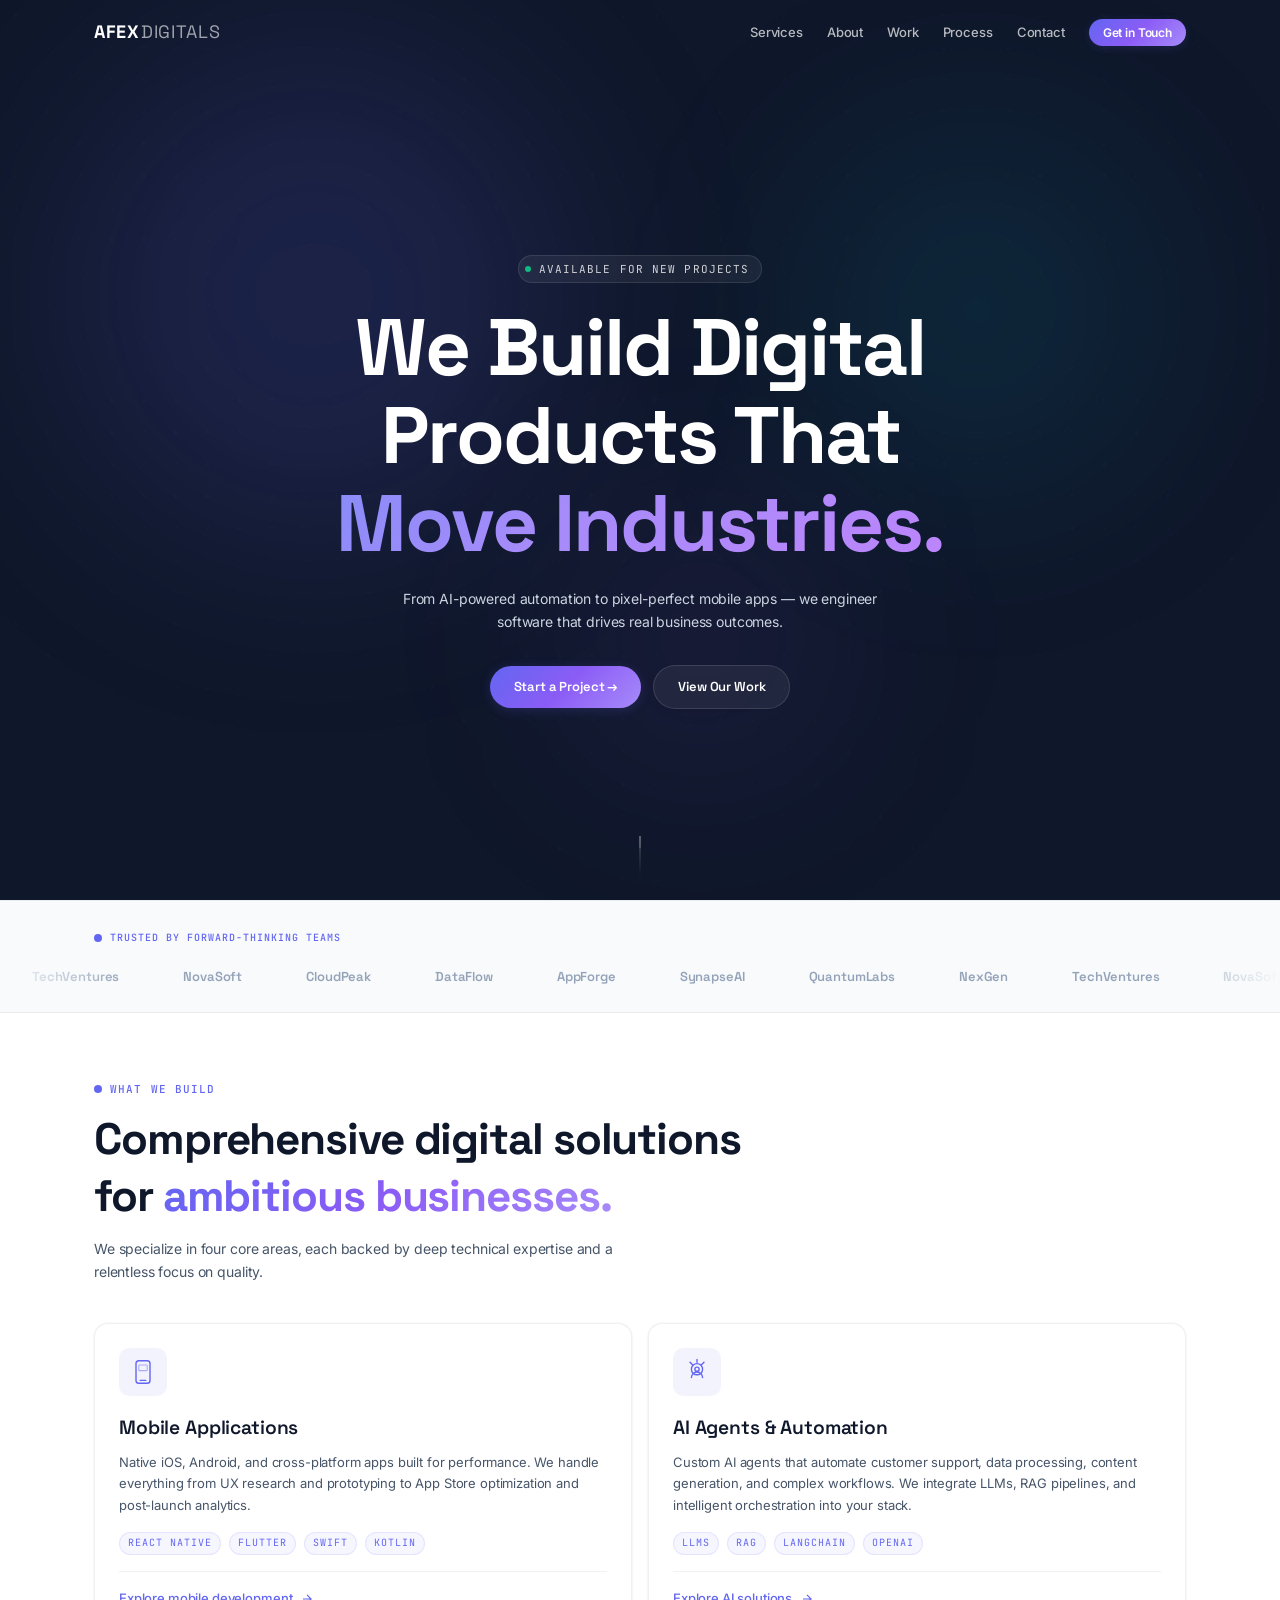
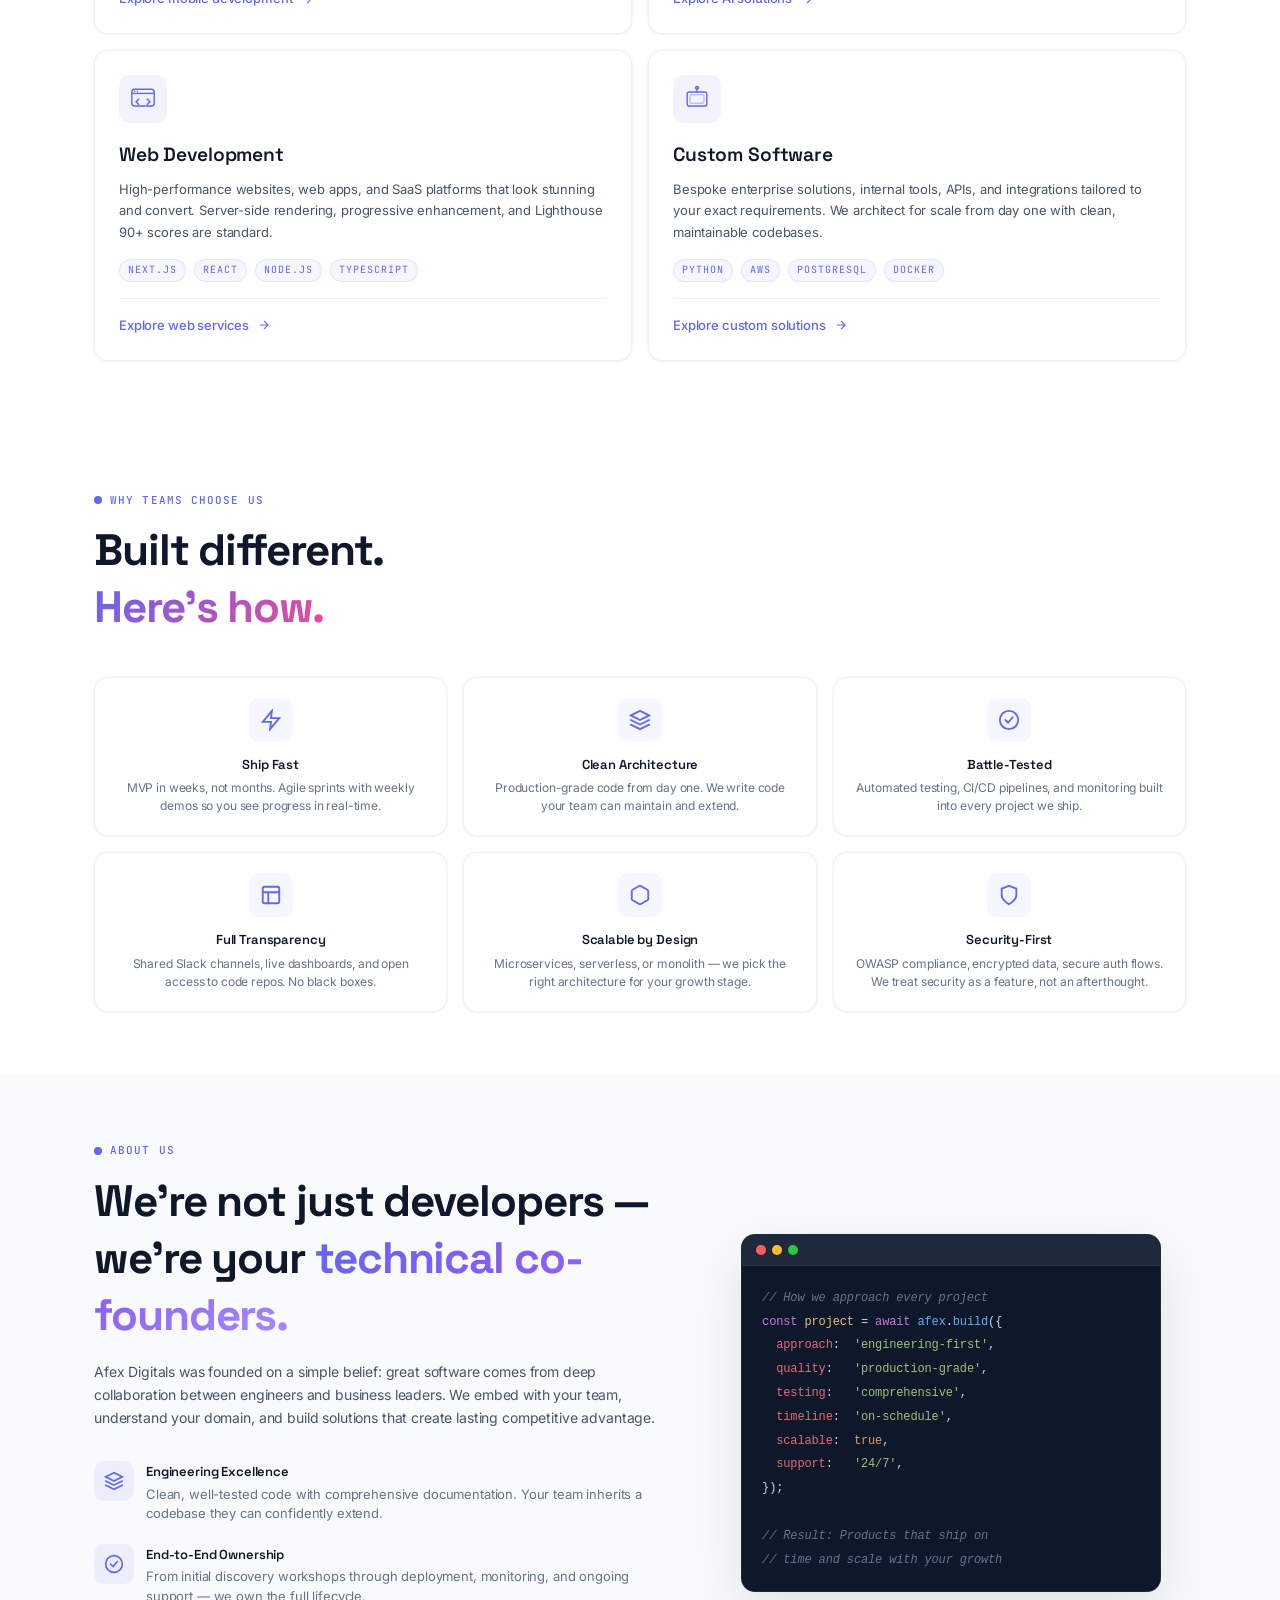
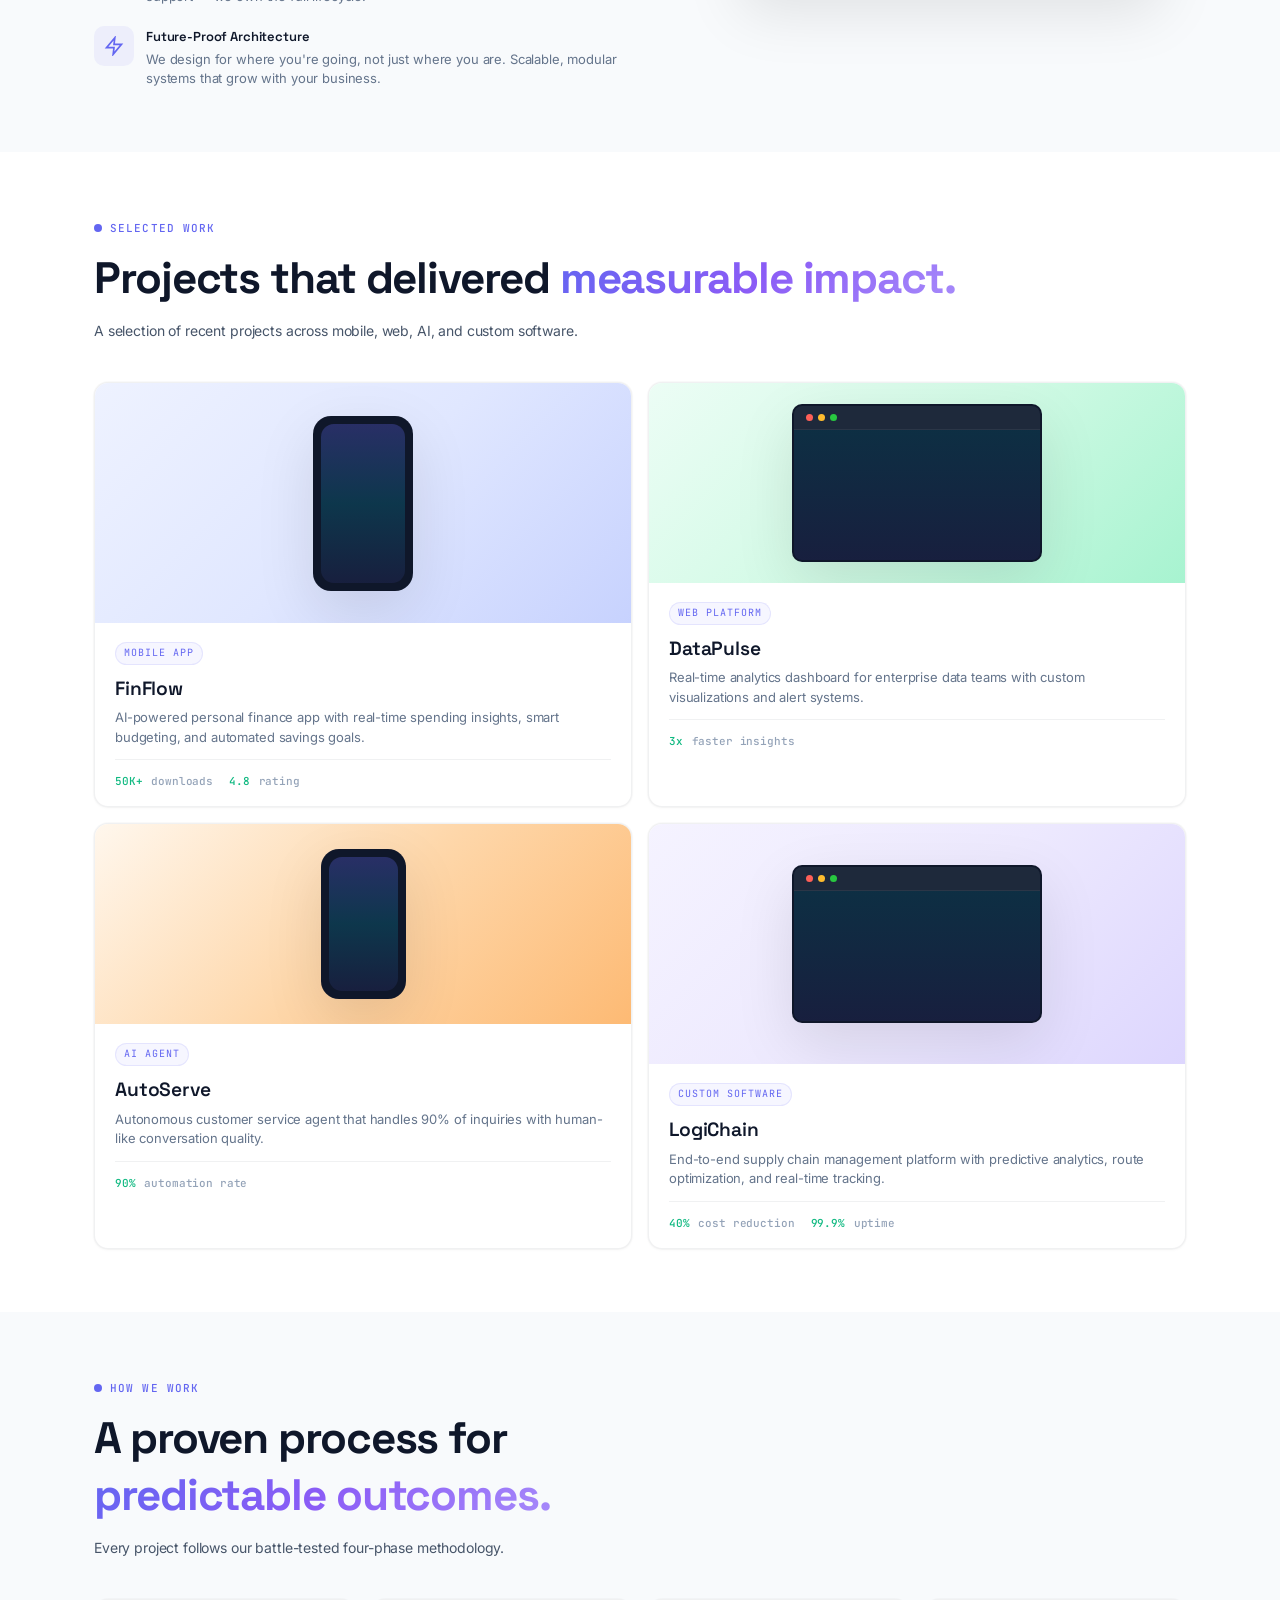
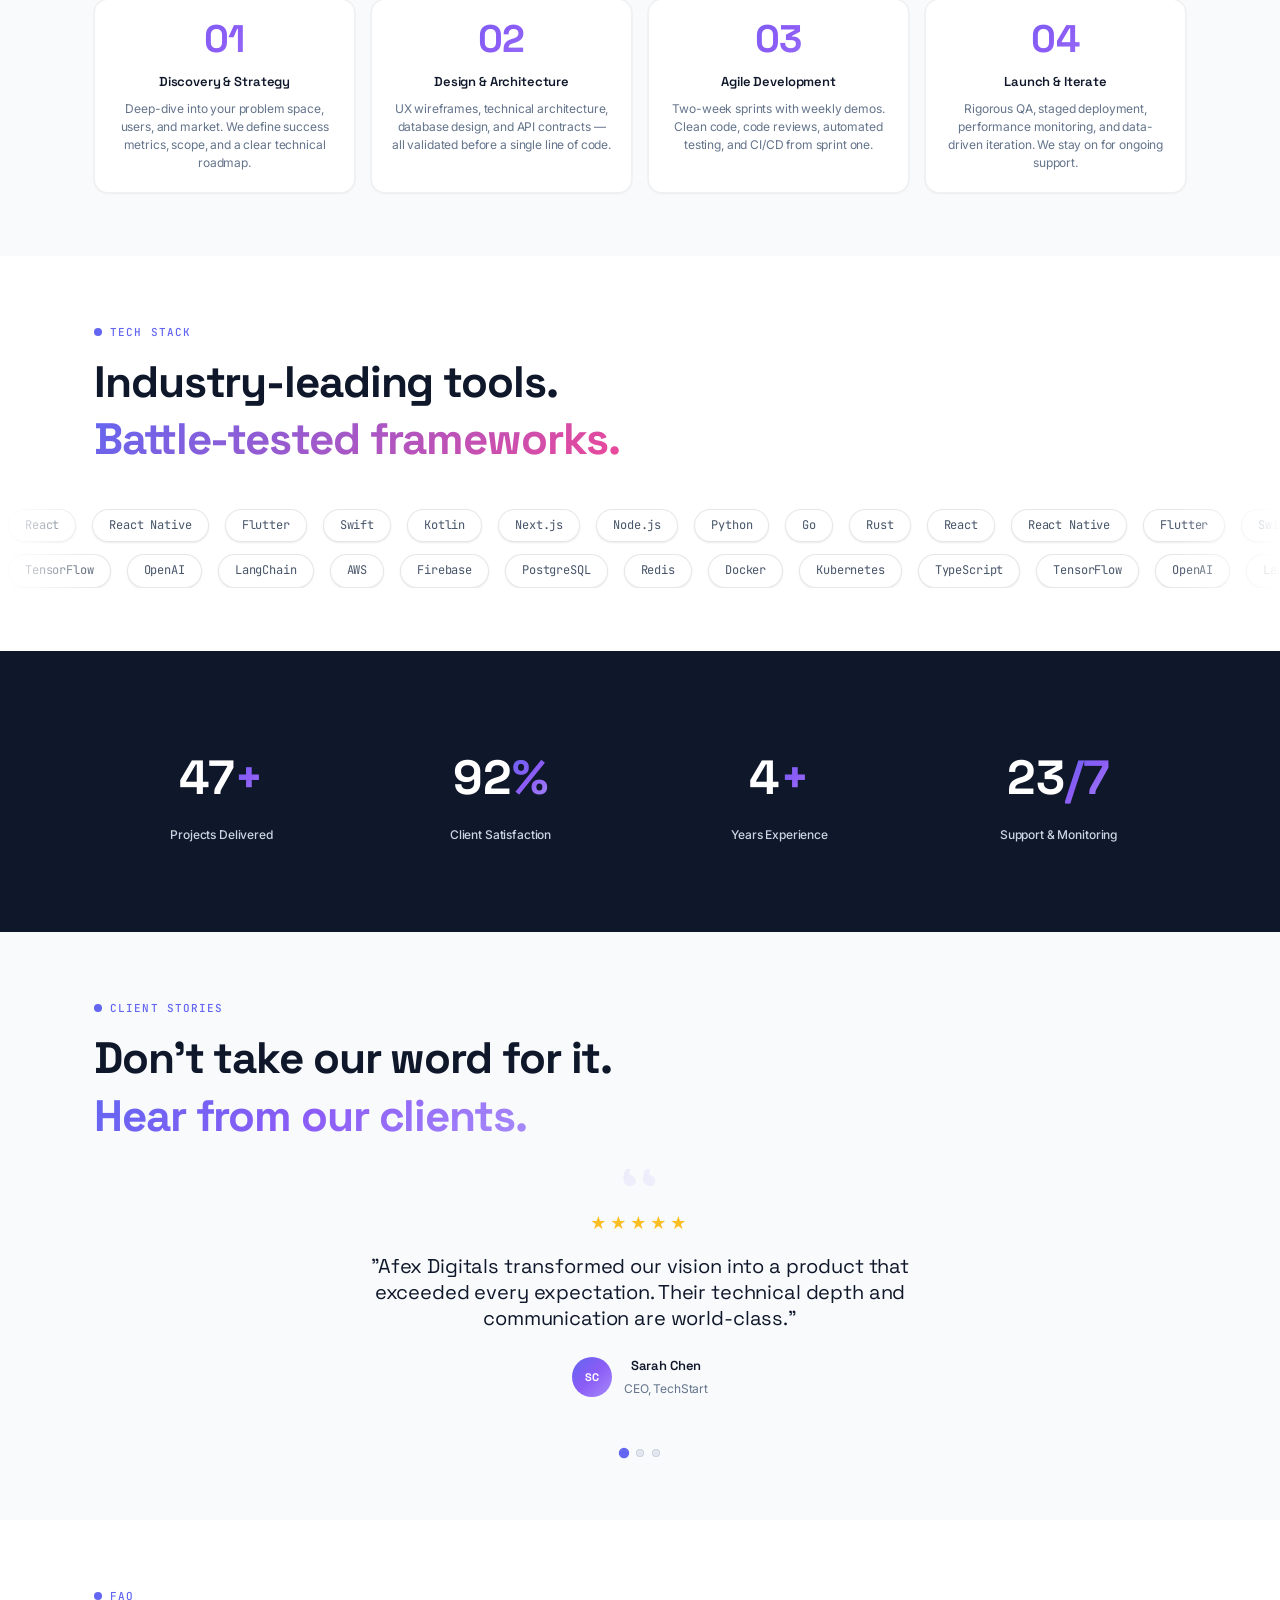
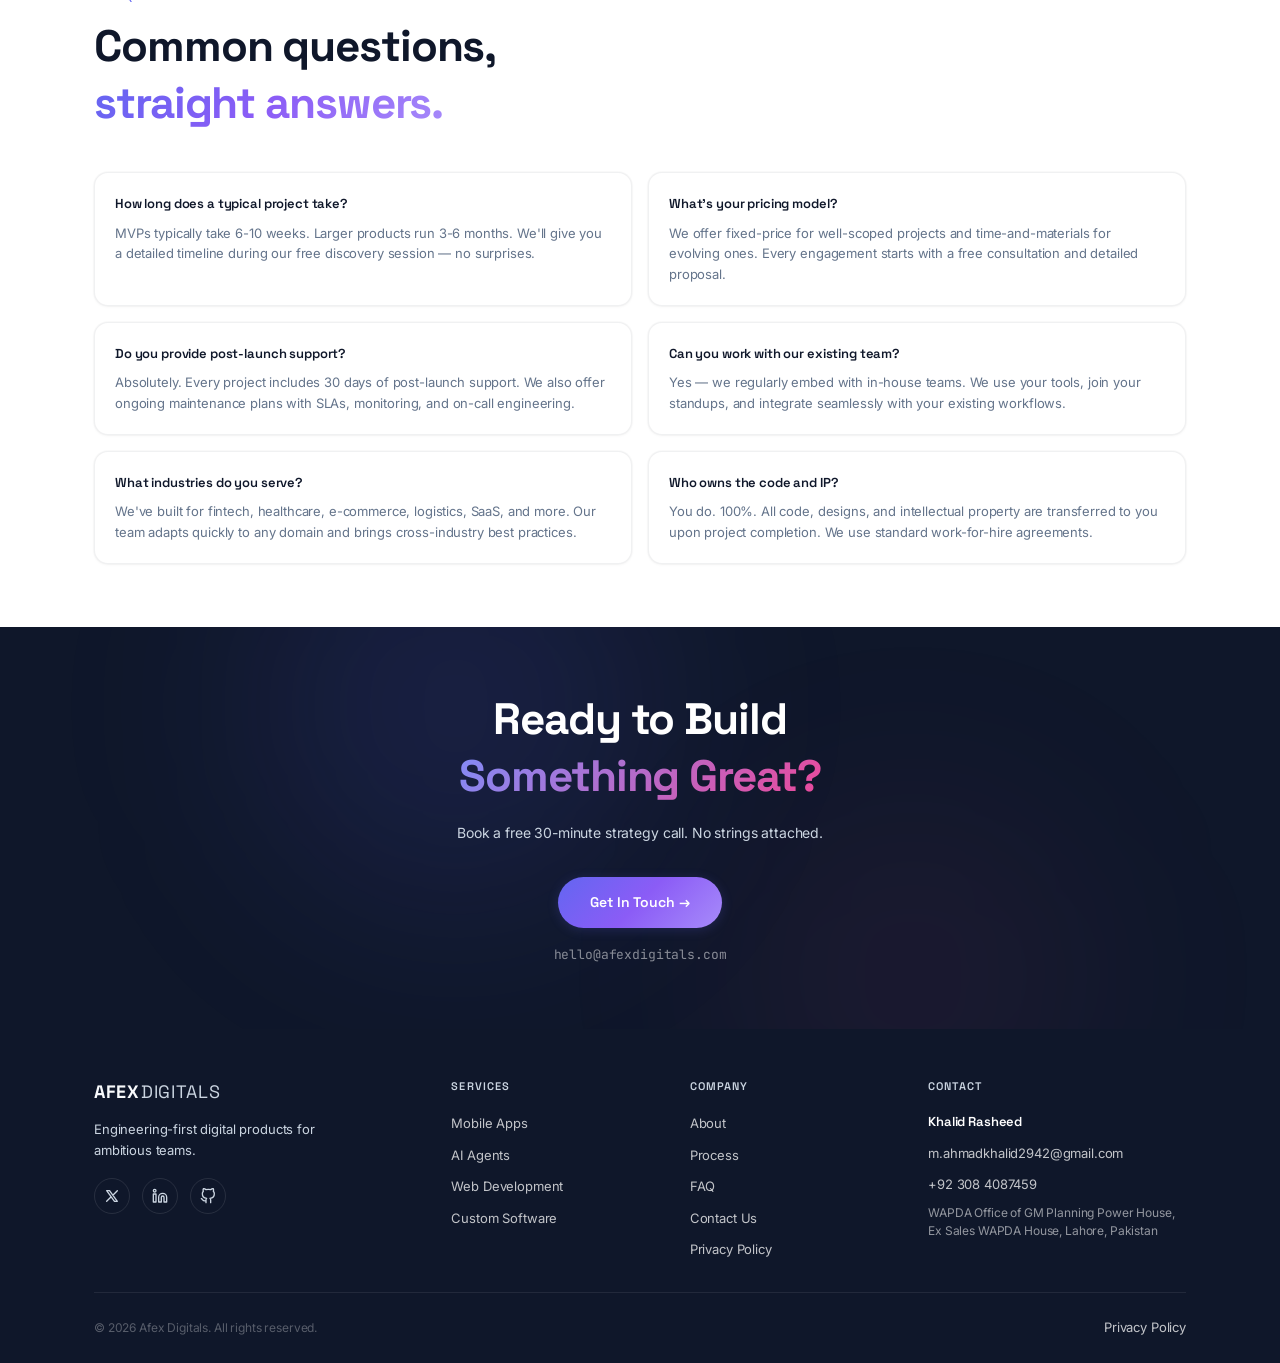
==== commit 4230ebea: "contact details updated" ====
--- a/index.html
+++ b/index.html
@@ -47,7 +47,8 @@
           <li><a href="#about" class="nav__link">About</a></li>
           <li><a href="#work" class="nav__link">Work</a></li>
           <li><a href="#process" class="nav__link">Process</a></li>
-          <li><a href="mailto:hello@afexdigitals.com" class="nav__link nav__link--cta">Get in Touch</a></li>
+          <li><a href="contact.html" class="nav__link">Contact</a></li>
+          <li><a href="mailto:m.ahmadkhalid2942@gmail.com" class="nav__link nav__link--cta">Get in Touch</a></li>
         </ul>
       </nav>
       <button class="nav__toggle" id="nav-toggle" aria-label="Toggle menu" aria-expanded="false" aria-controls="nav-list">
@@ -65,7 +66,8 @@
         <li class="mobile-menu__item"><a href="#about" class="mobile-menu__link">About</a></li>
         <li class="mobile-menu__item"><a href="#work" class="mobile-menu__link">Work</a></li>
         <li class="mobile-menu__item"><a href="#process" class="mobile-menu__link">Process</a></li>
-        <li class="mobile-menu__item"><a href="mailto:hello@afexdigitals.com" class="mobile-menu__link">Contact</a></li>
+        <li class="mobile-menu__item"><a href="contact.html" class="mobile-menu__link">Contact</a></li>
+        <li class="mobile-menu__item"><a href="mailto:m.ahmadkhalid2942@gmail.com" class="mobile-menu__link">Get in Touch</a></li>
       </ul>
     </nav>
   </div>
@@ -645,7 +647,7 @@
   <!-- Footer -->
   <footer class="footer" id="footer">
     <div class="container">
-      <div class="footer__grid">
+      <div class="footer__grid footer__grid--4col">
         <div class="footer__brand">
           <a href="#" class="nav__logo" aria-label="Afex Digitals Home">
             <span class="nav__logo-bold">AFEX</span><span class="nav__logo-light">DIGITALS</span>
@@ -678,8 +680,17 @@
             <li><a href="#about" class="footer__link">About</a></li>
             <li><a href="#process" class="footer__link">Process</a></li>
             <li><a href="#faq" class="footer__link">FAQ</a></li>
+            <li><a href="contact.html" class="footer__link">Contact Us</a></li>
             <li><a href="privacy.html" class="footer__link">Privacy Policy</a></li>
-            <li><a href="mailto:hello@afexdigitals.com" class="footer__link">Contact</a></li>
+          </ul>
+        </div>
+        <div class="footer__links">
+          <h4 class="footer__heading">Contact</h4>
+          <ul class="footer__list">
+            <li class="footer__contact-name">Khalid Rasheed</li>
+            <li><a href="mailto:m.ahmadkhalid2942@gmail.com" class="footer__link">m.ahmadkhalid2942@gmail.com</a></li>
+            <li><a href="tel:+923084087459" class="footer__link">+92 308 4087459</a></li>
+            <li class="footer__address">WAPDA Office of GM Planning Power House, Ex Sales WAPDA House, Lahore, Pakistan</li>
           </ul>
         </div>
       </div>
--- a/css/components.css
+++ b/css/components.css
@@ -272,6 +272,7 @@
   gap: var(--space-10);
   margin-bottom: var(--space-8);
 }
+.footer__grid--4col { grid-template-columns: 1.6fr 1fr 1fr 1.3fr; }
 .footer .nav__logo-bold { color: var(--text-on-dark); }
 .footer .nav__logo-light { color: var(--text-on-dark-secondary); }
 .footer__tagline {
@@ -310,6 +311,8 @@
 .footer__list { display: flex; flex-direction: column; gap: var(--space-2); }
 .footer__link { color: rgba(255,255,255,0.75); font-size: var(--text-small); transition: color var(--duration-fast); }
 .footer__link:hover { color: #fff; }
+.footer__contact-name { color: #fff; font-family: var(--font-display); font-weight: 600; font-size: var(--text-small); }
+.footer__address { color: rgba(255,255,255,0.55); font-size: 0.75rem; line-height: 1.5; }
 .footer__bottom {
   border-top: 1px solid rgba(255,255,255,0.08);
   padding-top: var(--space-6);
--- a/css/responsive.css
+++ b/css/responsive.css
@@ -18,7 +18,7 @@
   .team__avatar { width: 52px; height: 52px; font-size: 0.75rem; }
   .testimonials__track { min-height: 280px; }
   .faq__grid { grid-template-columns: 1fr; }
-  .footer__grid { grid-template-columns: 1fr; gap: var(--space-6); }
+  .footer__grid, .footer__grid--4col { grid-template-columns: 1fr; gap: var(--space-6); }
   .footer__bottom { flex-direction: column; gap: var(--space-2); }
   .cta { padding: var(--space-10) 0; }
   .cta .btn-primary--large { padding: 0.75rem 1.5rem; font-size: var(--text-small); }
@@ -34,6 +34,7 @@
   .team__grid { grid-template-columns: repeat(2, 1fr); }
   .faq__grid { grid-template-columns: 1fr; }
   .footer__grid { grid-template-columns: 1fr 1fr 1fr; gap: var(--space-6); }
+  .footer__grid--4col { grid-template-columns: repeat(2, 1fr); gap: var(--space-6); }
 }
 
 @media (min-width: 1440px) {
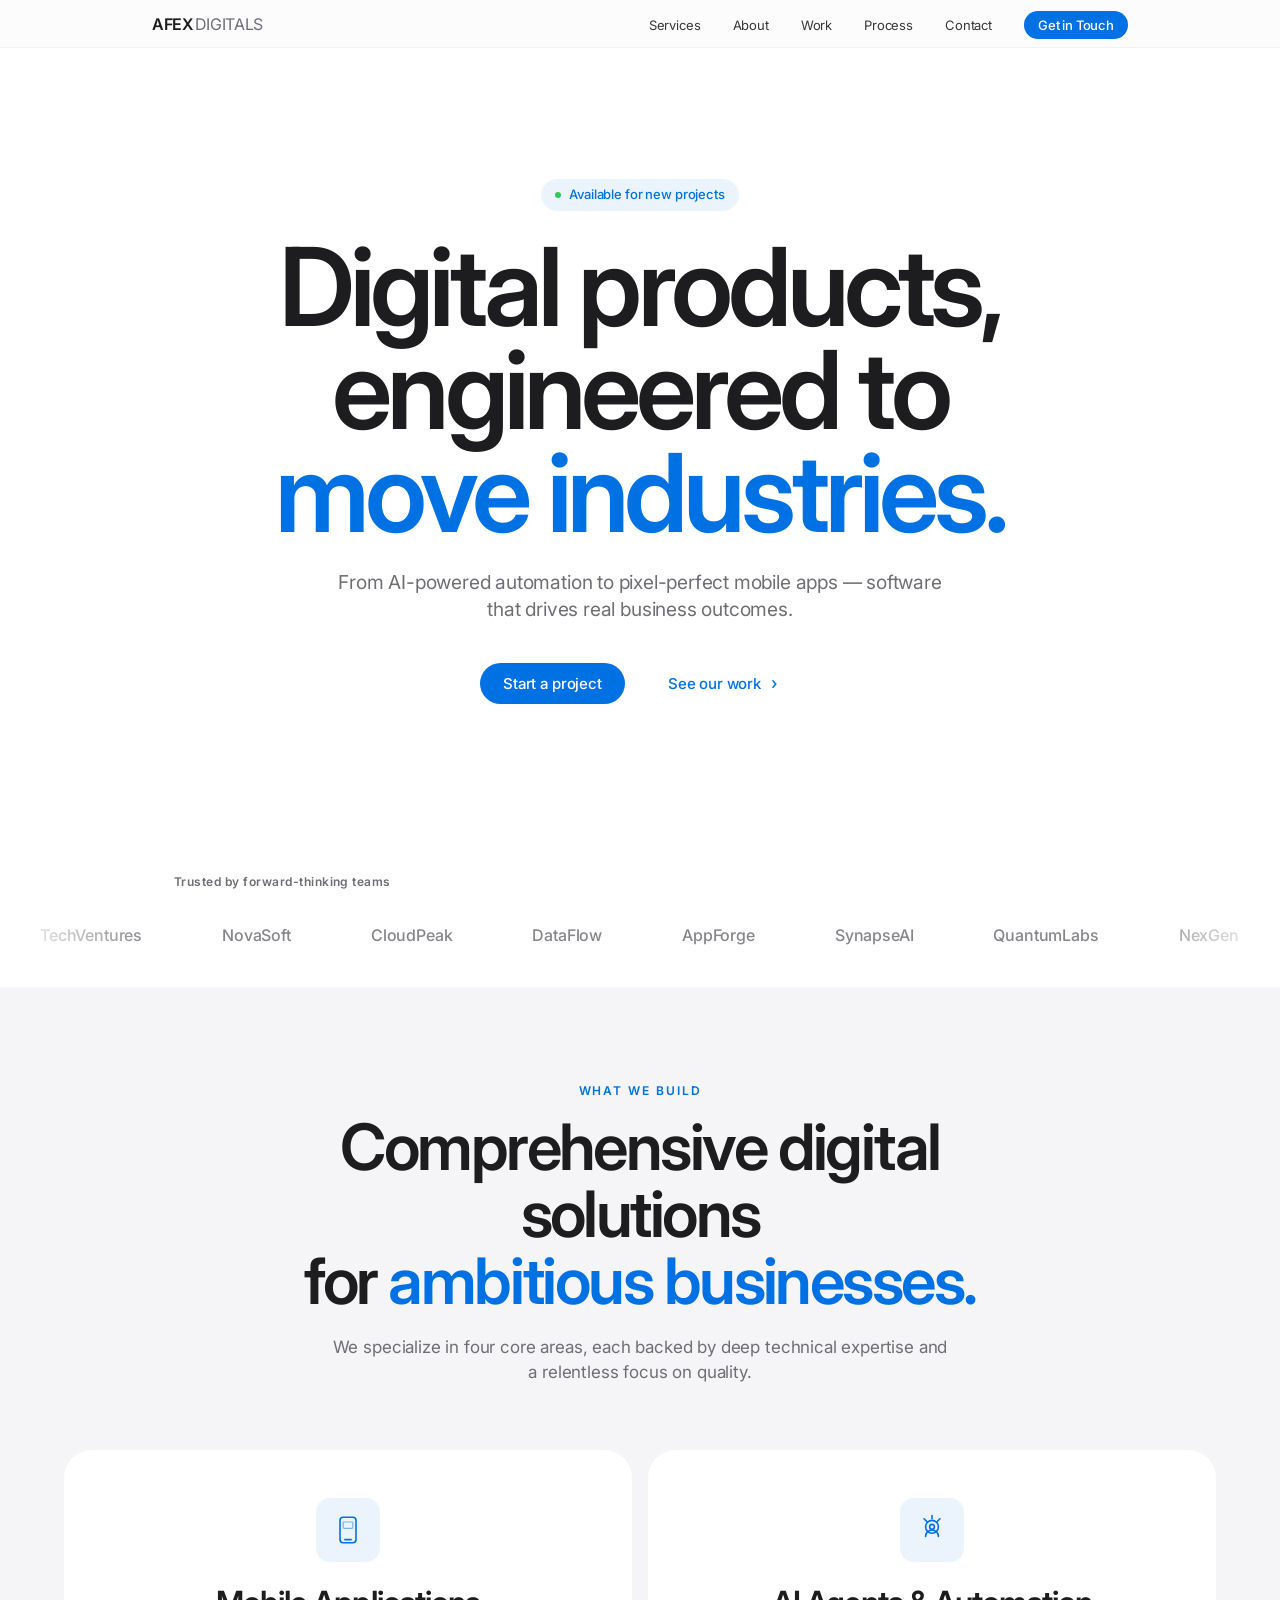
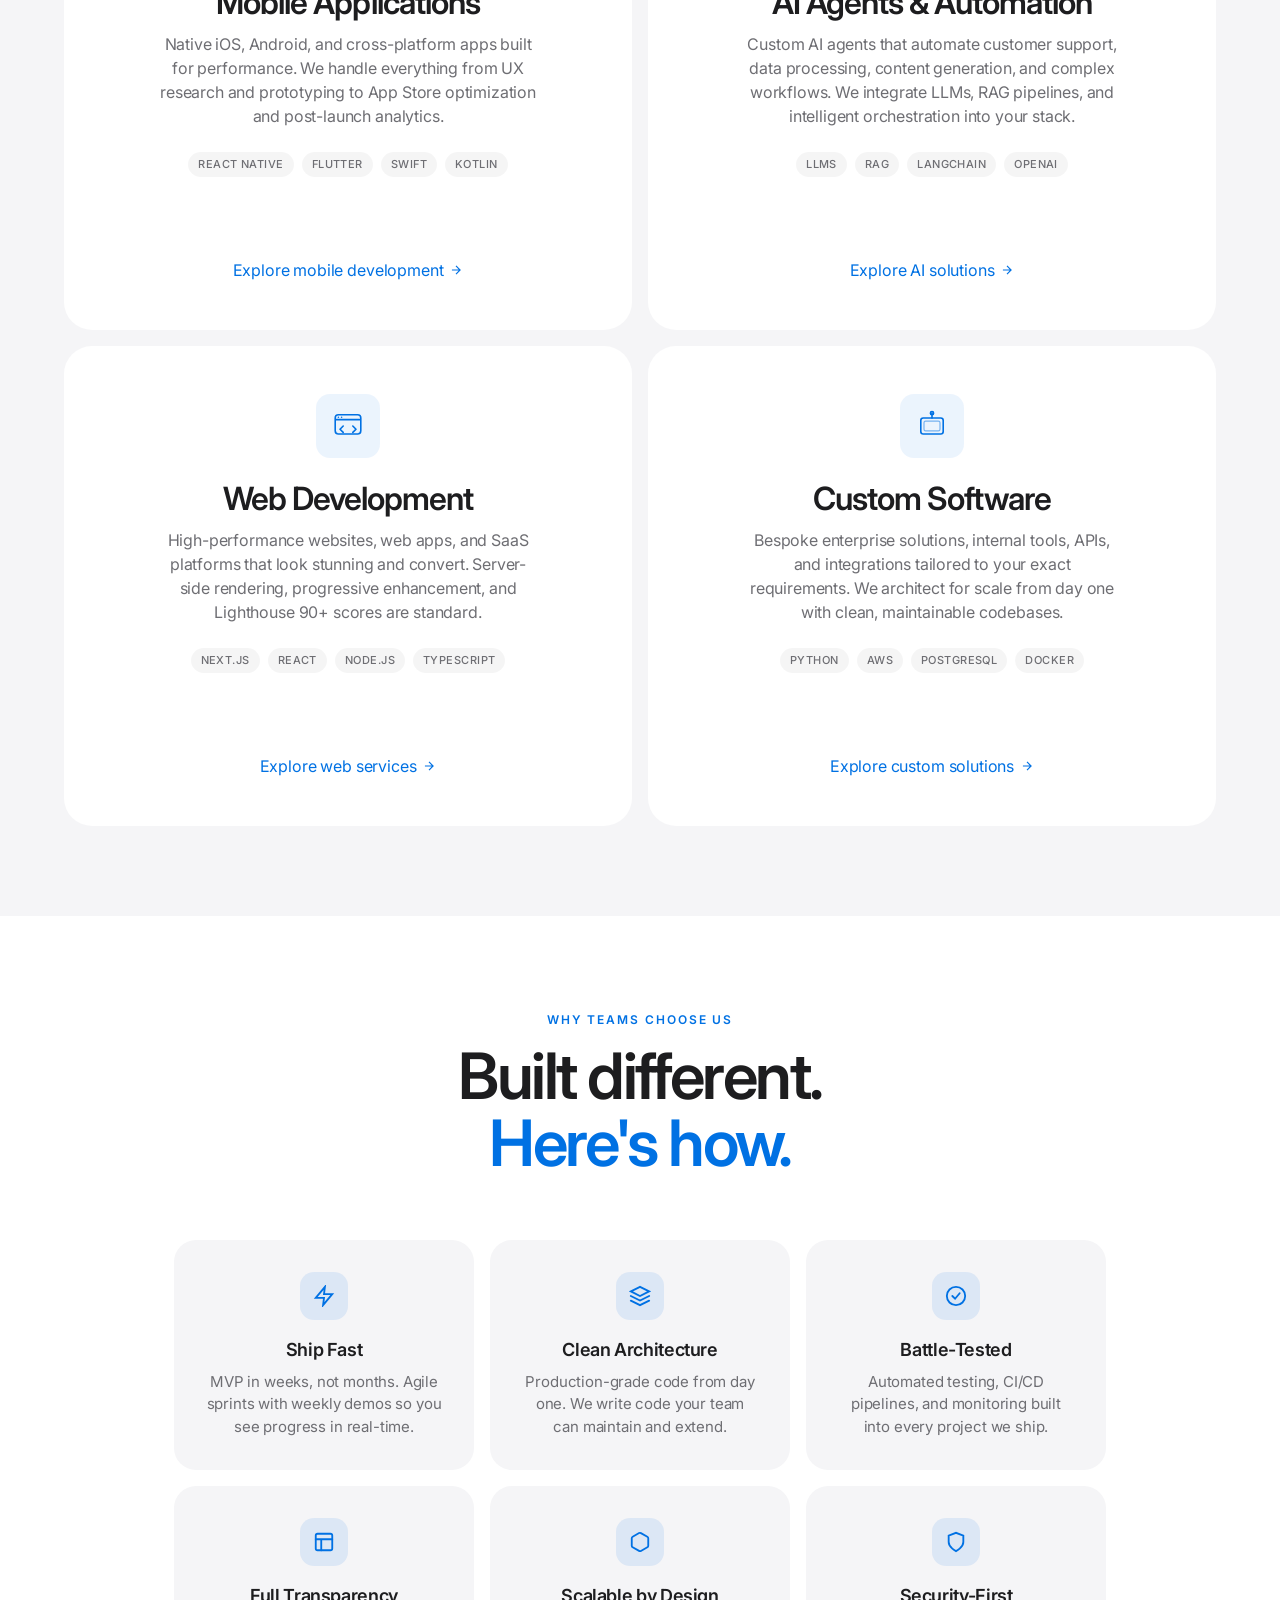
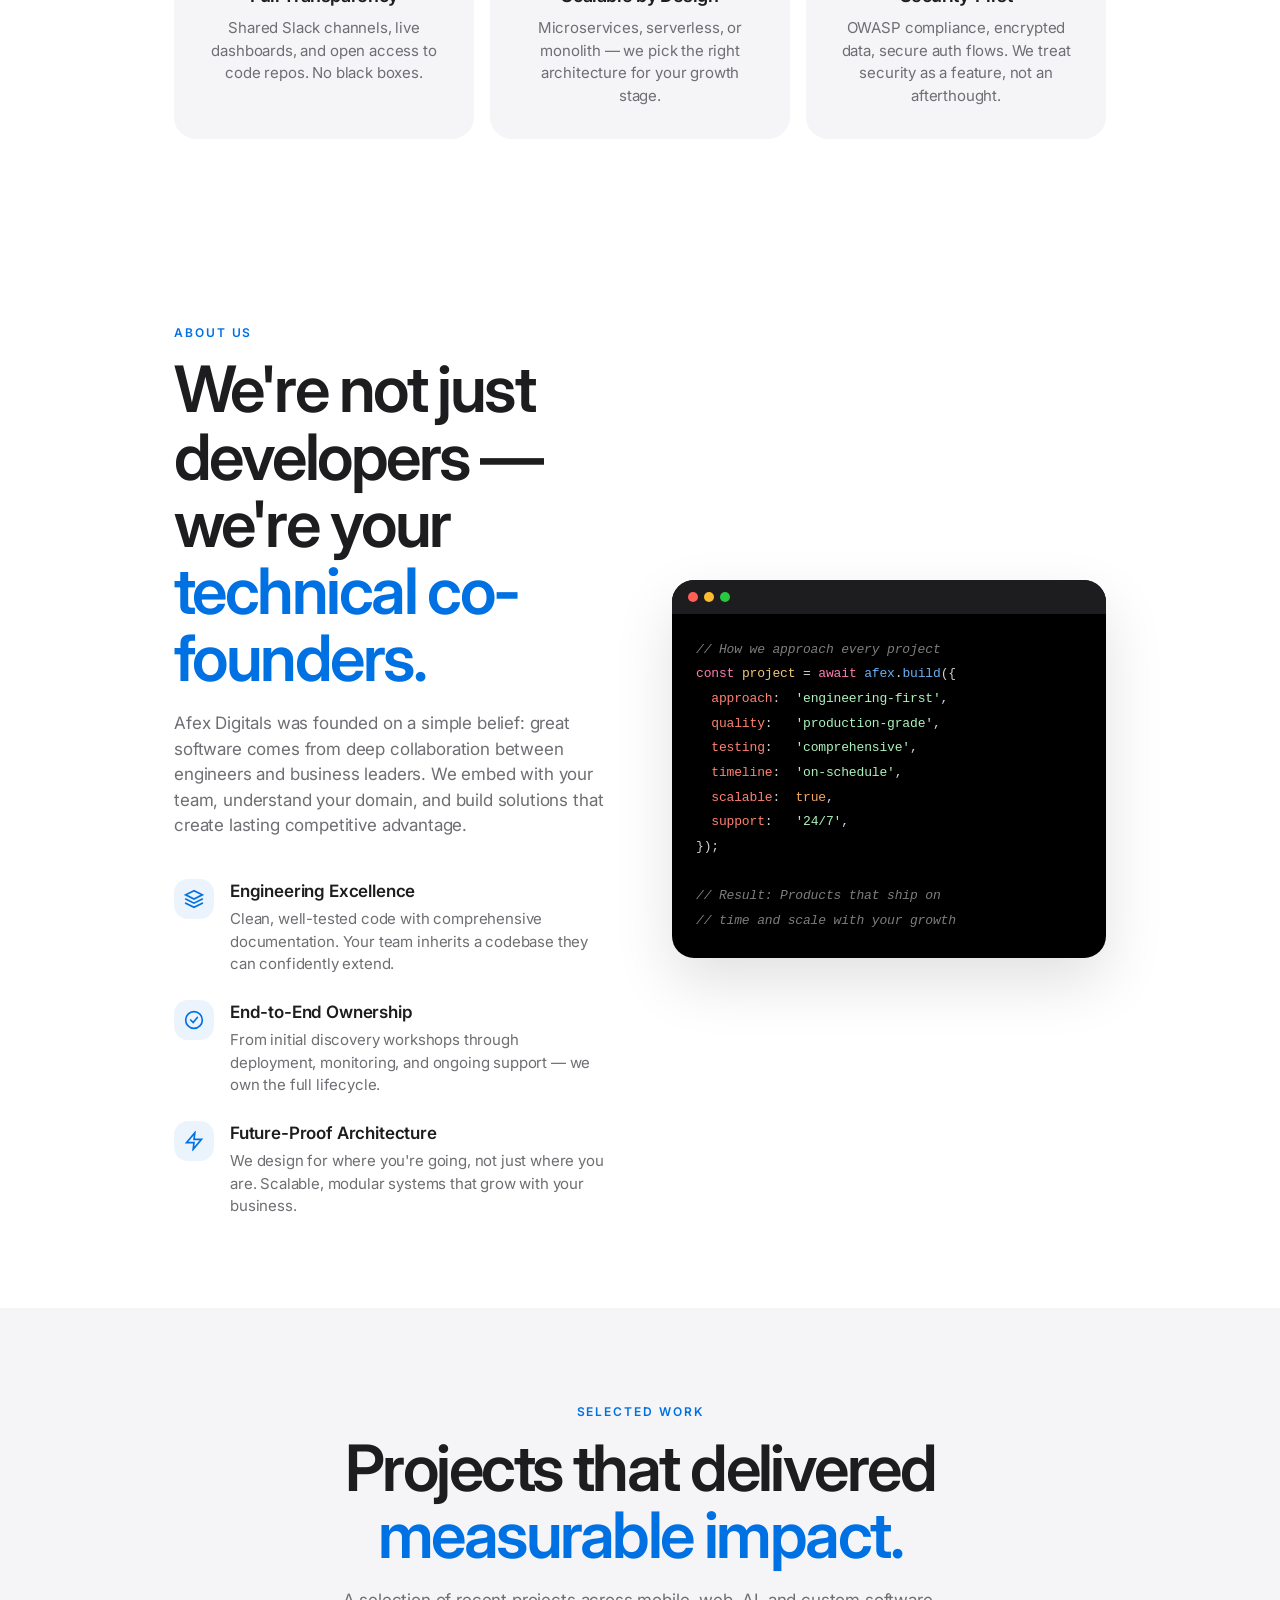
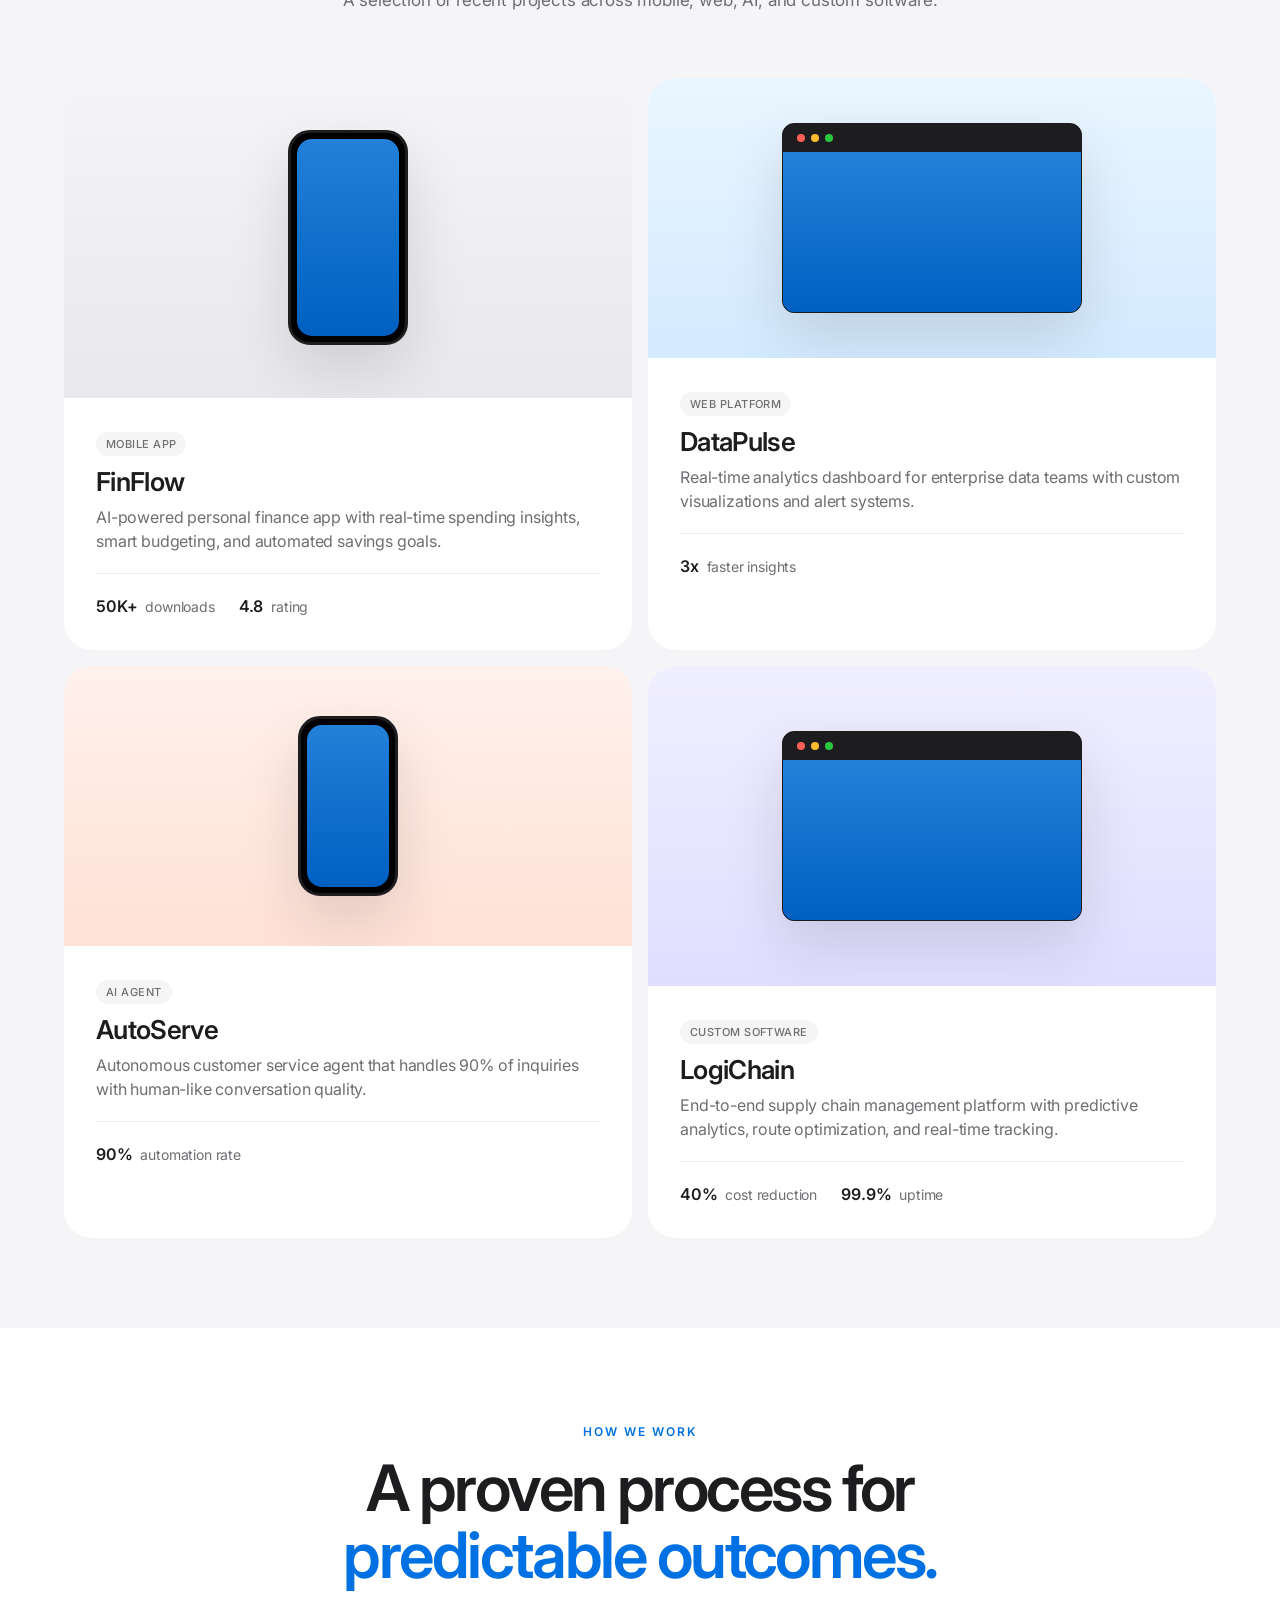
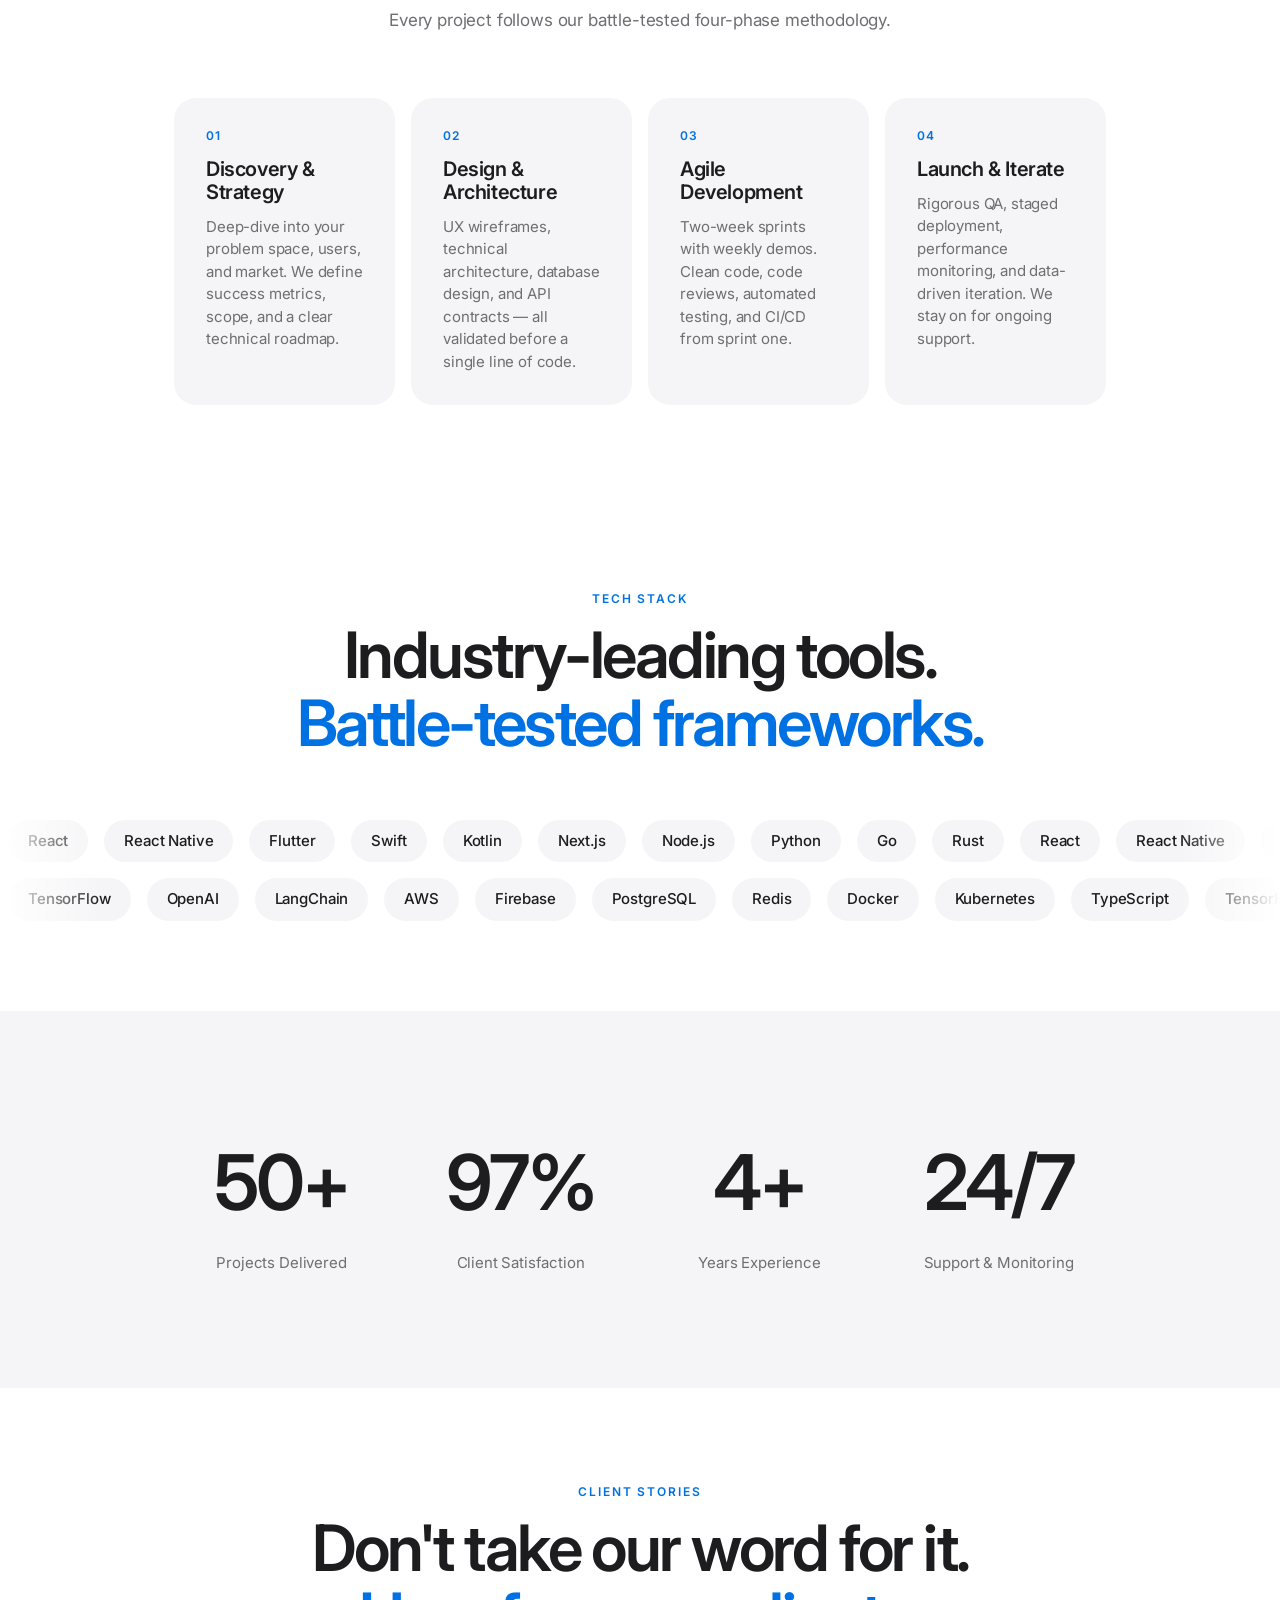
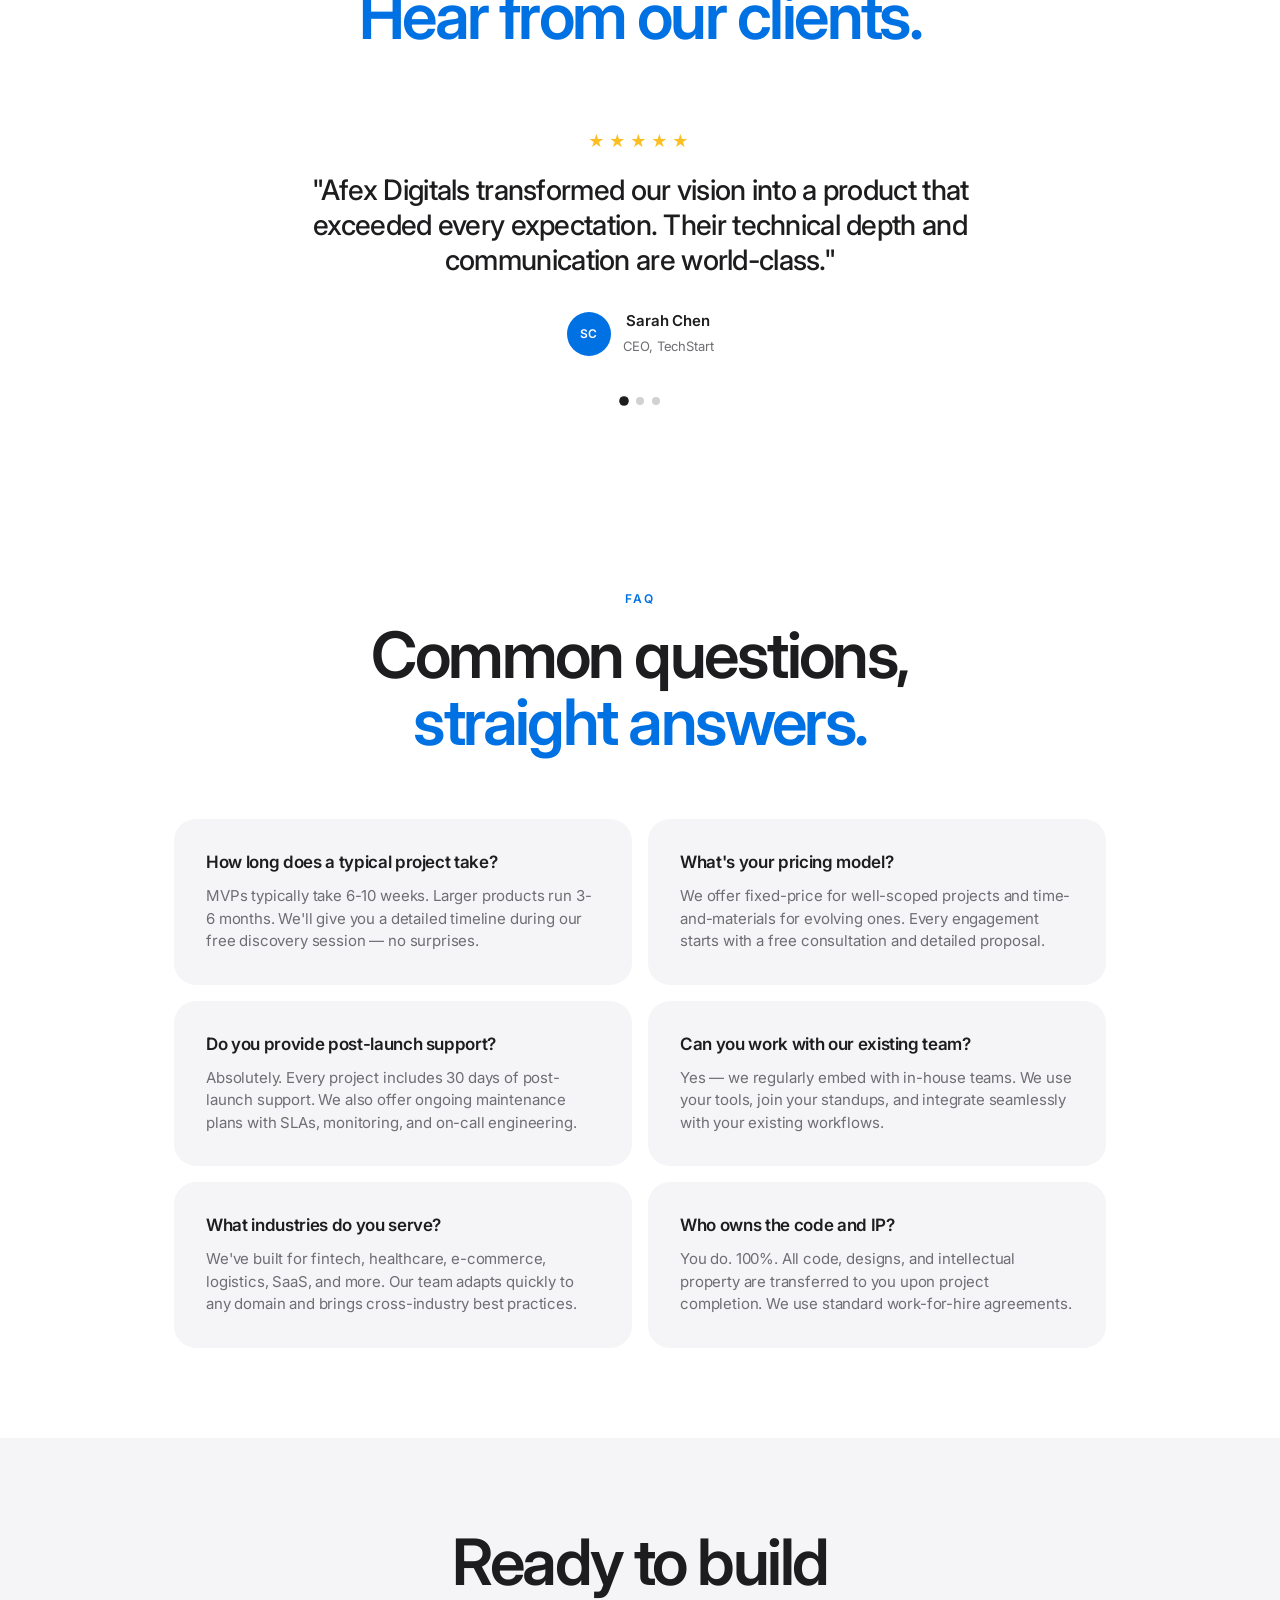
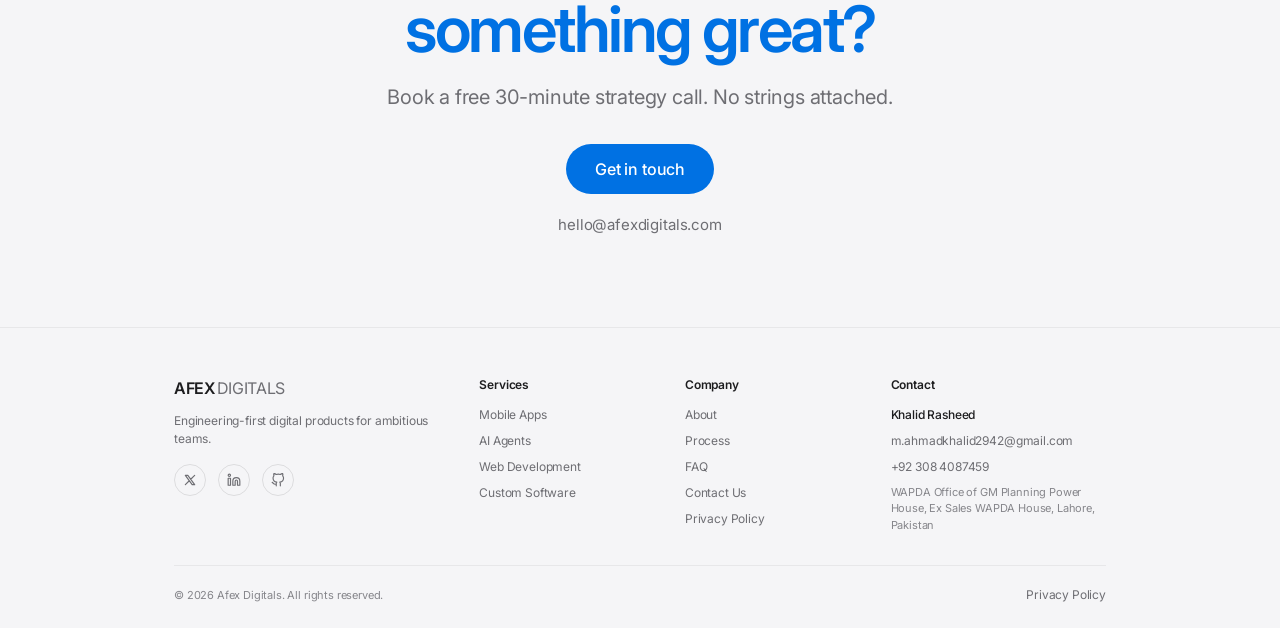
==== commit 6c472e33: "new site" ====
--- a/index.html
+++ b/index.html
@@ -13,7 +13,7 @@
   <link rel="canonical" href="https://afexdigitals.com/">
   <link rel="preconnect" href="https://fonts.googleapis.com">
   <link rel="preconnect" href="https://fonts.gstatic.com" crossorigin>
-  <link href="https://fonts.googleapis.com/css2?family=Space+Grotesk:wght@400;500;600;700&family=Inter:wght@400;500;600&family=JetBrains+Mono:wght@400&display=swap" rel="stylesheet">
+  <link href="https://fonts.googleapis.com/css2?family=Inter:wght@400;500;600;700&display=swap" rel="stylesheet">
   <link rel="stylesheet" href="css/reset.css">
   <link rel="stylesheet" href="css/variables.css">
   <link rel="stylesheet" href="css/base.css">
@@ -75,26 +75,19 @@
   <main id="main-content">
     <!-- Hero -->
     <section class="hero" id="hero">
-      <div class="hero__bg">
-        <div class="hero__orb hero__orb--1" aria-hidden="true"></div>
-        <div class="hero__orb hero__orb--2" aria-hidden="true"></div>
-        <div class="hero__orb hero__orb--3" aria-hidden="true"></div>
-        <div class="hero__grid" aria-hidden="true"></div>
-      </div>
       <div class="hero__content container">
         <div class="hero__badge"><span class="hero__badge-dot"></span> Available for new projects</div>
         <h1 class="hero__title">
-          <span class="hero__title-line">We Build Digital</span>
-          <span class="hero__title-line">Products That</span>
-          <span class="hero__title-line text-gradient">Move Industries.</span>
+          <span class="hero__title-line">Digital products,</span>
+          <span class="hero__title-line">engineered to</span>
+          <span class="hero__title-line text-gradient">move industries.</span>
         </h1>
-        <p class="hero__subtitle">From AI-powered automation to pixel-perfect mobile apps — we engineer software that drives real business outcomes.</p>
+        <p class="hero__subtitle">From AI-powered automation to pixel-perfect mobile apps — software that drives real business outcomes.</p>
         <div class="hero__actions">
-          <a href="mailto:hello@afexdigitals.com" class="btn btn-primary">Start a Project &rarr;</a>
-          <a href="#work" class="btn btn-secondary">View Our Work</a>
-        </div>
-      </div>
-      <div class="hero__scroll" aria-hidden="true"><div class="hero__scroll-line"></div></div>
+          <a href="mailto:hello@afexdigitals.com" class="btn btn-primary">Start a project</a>
+          <a href="#work" class="btn btn-secondary">See our work</a>
+        </div>
+      </div>
     </section>
 
     <!-- Trust Bar -->
@@ -629,15 +622,11 @@
 
     <!-- CTA -->
     <section class="cta section" id="contact">
-      <div class="cta__bg" aria-hidden="true">
-        <div class="cta__orb cta__orb--1"></div>
-        <div class="cta__orb cta__orb--2"></div>
-      </div>
       <div class="container">
         <div class="cta__content" data-animate>
-          <h2 class="cta__title">Ready to Build<br><span class="text-gradient--warm">Something Great?</span></h2>
+          <h2 class="cta__title">Ready to build<br><span class="text-gradient--warm">something great?</span></h2>
           <p class="cta__text">Book a free 30-minute strategy call. No strings attached.</p>
-          <a href="mailto:hello@afexdigitals.com" class="btn btn-primary btn-primary--large">Get In Touch &rarr;</a>
+          <a href="mailto:hello@afexdigitals.com" class="btn btn-primary btn-primary--large">Get in touch</a>
           <a href="mailto:hello@afexdigitals.com" class="cta__email">hello@afexdigitals.com</a>
         </div>
       </div>
--- a/css/variables.css
+++ b/css/variables.css
@@ -1,56 +1,58 @@
 :root {
-  /* Light modern theme */
+  /* Apple-inspired palette: mostly white, light gray panels, near-black ink */
   --bg-primary: #FFFFFF;
-  --bg-secondary: #F8FAFC;
-  --bg-tertiary: #F1F5F9;
-  --bg-elevated: #E2E8F0;
+  --bg-secondary: #F5F5F7;
+  --bg-tertiary: #FBFBFD;
+  --bg-elevated: #F5F5F7;
   --bg-card: #FFFFFF;
-  --bg-glass: rgba(255, 255, 255, 0.8);
-  --bg-dark: #0F172A;
-  --bg-dark-secondary: #1E293B;
+  --bg-glass: rgba(251, 251, 253, 0.72);
+  --bg-dark: #000000;
+  --bg-dark-secondary: #1D1D1F;
 
-  --accent-primary: #6366F1;
-  --accent-secondary: #4F46E5;
-  --accent-tertiary: #818CF8;
-  --accent-warm: #EC4899;
-  --accent-cyan: #06B6D4;
-  --accent-emerald: #10B981;
-  --accent-gradient: linear-gradient(135deg, #6366F1 0%, #8B5CF6 50%, #A78BFA 100%);
-  --accent-gradient-warm: linear-gradient(135deg, #6366F1 0%, #EC4899 100%);
-  --accent-gradient-vivid: linear-gradient(135deg, #6366F1 0%, #06B6D4 100%);
-  --accent-glow: rgba(99, 102, 241, 0.25);
+  --accent-primary: #0071E3;
+  --accent-secondary: #0077ED;
+  --accent-tertiary: #2997FF;
+  --accent-warm: #FF375F;
+  --accent-cyan: #0071E3;
+  --accent-emerald: #34C759;
+  --accent-gradient: linear-gradient(180deg, #2997FF 0%, #0071E3 100%);
+  --accent-gradient-warm: linear-gradient(180deg, #FF7A45 0%, #FF375F 100%);
+  --accent-gradient-vivid: linear-gradient(180deg, #2997FF 0%, #0071E3 100%);
+  --accent-glow: rgba(0, 113, 227, 0.18);
 
-  --text-primary: #0F172A;
-  --text-secondary: #475569;
-  --text-tertiary: #64748B;
-  --text-muted: #94A3B8;
-  --text-on-dark: #F8FAFC;
-  --text-on-dark-secondary: #CBD5E1;
+  --text-primary: #1D1D1F;
+  --text-secondary: #1D1D1F;
+  --text-tertiary: #6E6E73;
+  --text-muted: #86868B;
+  --text-on-dark: #F5F5F7;
+  --text-on-dark-secondary: #A1A1A6;
 
-  --border-subtle: rgba(15, 23, 42, 0.06);
-  --border-default: rgba(15, 23, 42, 0.1);
-  --border-hover: rgba(15, 23, 42, 0.15);
-  --border-accent: rgba(99, 102, 241, 0.3);
+  --border-subtle: rgba(0, 0, 0, 0.06);
+  --border-default: rgba(0, 0, 0, 0.1);
+  --border-hover: rgba(0, 0, 0, 0.18);
+  --border-accent: rgba(0, 113, 227, 0.4);
 
-  --font-display: 'Space Grotesk', system-ui, sans-serif;
-  --font-body: 'Inter', system-ui, sans-serif;
-  --font-mono: 'JetBrains Mono', monospace;
+  --font-display: -apple-system, BlinkMacSystemFont, 'SF Pro Display', 'Inter', system-ui, sans-serif;
+  --font-body: -apple-system, BlinkMacSystemFont, 'SF Pro Text', 'Inter', system-ui, sans-serif;
+  --font-mono: 'SF Mono', ui-monospace, 'JetBrains Mono', monospace;
 
-  --text-hero: clamp(2.75rem, 6.5vw, 5rem);
-  --text-display: clamp(1.75rem, 3.5vw, 2.75rem);
-  --text-h2: clamp(1.375rem, 2.5vw, 2rem);
-  --text-h3: clamp(1.0625rem, 1.5vw, 1.25rem);
-  --text-body: clamp(0.875rem, 1vw, 1rem);
-  --text-small: 0.8125rem;
-  --text-label: 0.6875rem;
+  /* Apple-style oversized type */
+  --text-hero: clamp(3rem, 8.5vw, 7rem);
+  --text-display: clamp(2.25rem, 5vw, 4rem);
+  --text-h2: clamp(1.625rem, 2.6vw, 2.25rem);
+  --text-h3: clamp(1.125rem, 1.5vw, 1.375rem);
+  --text-body: clamp(1rem, 1.05vw, 1.0625rem);
+  --text-small: 0.875rem;
+  --text-label: 0.75rem;
 
-  --leading-tight: 1.1;
-  --leading-snug: 1.3;
-  --leading-normal: 1.65;
+  --leading-tight: 1.05;
+  --leading-snug: 1.1;
+  --leading-normal: 1.5;
 
   --tracking-tight: -0.025em;
+  --tracking-tighter: -0.04em;
   --tracking-normal: -0.01em;
-  --tracking-wide: 0.1em;
+  --tracking-wide: 0.02em;
 
   --space-1: 0.25rem;
   --space-2: 0.5rem;
@@ -64,31 +66,31 @@
   --space-16: 4rem;
   --space-20: 5rem;
   --space-24: 6rem;
-  --space-section: clamp(3rem, 7vh, 5rem);
+  --space-section: clamp(5rem, 10vh, 8rem);
 
-  --radius-sm: 6px;
-  --radius-md: 10px;
-  --radius-lg: 14px;
-  --radius-xl: 20px;
+  --radius-sm: 8px;
+  --radius-md: 14px;
+  --radius-lg: 22px;
+  --radius-xl: 28px;
   --radius-full: 9999px;
 
-  --shadow-sm: 0 1px 3px rgba(0,0,0,0.04), 0 1px 2px rgba(0,0,0,0.06);
-  --shadow-md: 0 4px 16px rgba(0,0,0,0.06), 0 2px 4px rgba(0,0,0,0.04);
-  --shadow-lg: 0 8px 32px rgba(0,0,0,0.08), 0 4px 8px rgba(0,0,0,0.04);
-  --shadow-xl: 0 20px 60px rgba(0,0,0,0.1);
-  --shadow-glow: 0 0 24px var(--accent-glow), 0 0 48px rgba(99,102,241,0.08);
-  --shadow-card: 0 1px 3px rgba(0,0,0,0.04), 0 0 0 1px rgba(0,0,0,0.02);
+  --shadow-sm: 0 1px 2px rgba(0,0,0,0.04);
+  --shadow-md: 0 4px 14px rgba(0,0,0,0.05);
+  --shadow-lg: 0 12px 40px rgba(0,0,0,0.08);
+  --shadow-xl: 0 24px 60px rgba(0,0,0,0.12);
+  --shadow-glow: 0 0 0 4px rgba(0, 113, 227, 0.12);
+  --shadow-card: 0 1px 2px rgba(0,0,0,0.04);
 
   --ease-out-expo: cubic-bezier(0.16, 1, 0.3, 1);
   --ease-out-quart: cubic-bezier(0.25, 1, 0.5, 1);
   --ease-spring: cubic-bezier(0.34, 1.56, 0.64, 1);
-  --duration-fast: 150ms;
-  --duration-normal: 300ms;
-  --duration-slow: 600ms;
-  --duration-slower: 1000ms;
+  --duration-fast: 200ms;
+  --duration-normal: 400ms;
+  --duration-slow: 700ms;
+  --duration-slower: 1200ms;
 
-  --container-max: 1140px;
-  --container-wide: 1320px;
+  --container-max: 980px;
+  --container-wide: 1200px;
   --container-narrow: 680px;
-  --nav-height: 64px;
+  --nav-height: 48px;
 }
--- a/css/base.css
+++ b/css/base.css
@@ -2,10 +2,12 @@
   font-family: var(--font-body);
   font-size: var(--text-body);
   line-height: var(--leading-normal);
-  color: var(--text-secondary);
+  color: var(--text-primary);
   background-color: var(--bg-primary);
   letter-spacing: var(--tracking-normal);
   overflow-x: hidden;
+  -webkit-font-smoothing: antialiased;
+  -moz-osx-font-smoothing: grayscale;
 }
 
 .container {
@@ -23,77 +25,64 @@
 }
 
 .section__header {
-  margin-bottom: var(--space-10);
+  margin-bottom: var(--space-16);
+  text-align: center;
+  max-width: 820px;
+  margin-left: auto;
+  margin-right: auto;
 }
 
 .section__title {
   font-family: var(--font-display);
   font-size: var(--text-display);
-  font-weight: 700;
+  font-weight: 600;
   color: var(--text-primary);
-  line-height: var(--leading-snug);
-  letter-spacing: var(--tracking-tight);
+  line-height: var(--leading-tight);
+  letter-spacing: var(--tracking-tighter);
   margin-top: var(--space-3);
 }
 
 .section__subtitle {
-  color: var(--text-secondary);
-  margin-top: var(--space-3);
-  max-width: 520px;
+  color: var(--text-tertiary);
+  margin-top: var(--space-5);
+  max-width: 620px;
+  margin-left: auto;
+  margin-right: auto;
   line-height: var(--leading-normal);
+  font-size: 1.0625rem;
 }
 
 h1, h2, h3, h4 {
   font-family: var(--font-display);
   color: var(--text-primary);
+  font-weight: 600;
+  letter-spacing: var(--tracking-tighter);
 }
 
-.text-gradient {
-  background: var(--accent-gradient);
-  -webkit-background-clip: text;
-  background-clip: text;
-  -webkit-text-fill-color: transparent;
-}
-
+.text-gradient,
 .text-gradient--warm {
-  background: var(--accent-gradient-warm);
-  -webkit-background-clip: text;
-  background-clip: text;
-  -webkit-text-fill-color: transparent;
+  color: var(--accent-primary);
+  background: none;
+  -webkit-text-fill-color: currentColor;
 }
 
 .mono-label {
-  font-family: var(--font-mono);
+  font-family: var(--font-display);
   font-size: var(--text-label);
   text-transform: uppercase;
-  letter-spacing: var(--tracking-wide);
+  letter-spacing: 0.16em;
   color: var(--accent-primary);
-  display: inline-flex;
-  align-items: center;
-  gap: var(--space-2);
-  font-weight: 500;
+  display: inline-block;
+  font-weight: 600;
 }
 
-.mono-label::before {
-  content: '';
-  width: 8px;
-  height: 8px;
-  border-radius: 50%;
-  background: var(--accent-primary);
-  display: inline-block;
-  animation: pulse-dot 2s ease-in-out infinite;
-}
-
-@keyframes pulse-dot {
-  0%, 100% { opacity: 0.4; transform: scale(1); }
-  50% { opacity: 1; transform: scale(1.2); }
-}
+.mono-label::before { content: none; }
 
 .skip-link {
   position: absolute;
   top: -100%;
   left: var(--space-4);
-  background: var(--accent-primary);
+  background: var(--text-primary);
   color: #fff;
   padding: var(--space-2) var(--space-4);
   border-radius: var(--radius-sm);
@@ -103,11 +92,8 @@
 .skip-link:focus { top: var(--space-4); }
 
 ::selection {
-  background: rgba(99, 102, 241, 0.15);
+  background: rgba(0, 113, 227, 0.16);
   color: var(--text-primary);
 }
 
-::-webkit-scrollbar { width: 6px; }
-::-webkit-scrollbar-track { background: var(--bg-secondary); }
-::-webkit-scrollbar-thumb { background: var(--bg-elevated); border-radius: var(--radius-full); }
-::-webkit-scrollbar-thumb:hover { background: var(--text-muted); }
+::-webkit-scrollbar { width: 0; height: 0; }
--- a/css/components.css
+++ b/css/components.css
@@ -1,84 +1,85 @@
-/* BUTTONS */
+/* BUTTONS — Apple-style pills */
 .btn {
   display: inline-flex;
   align-items: center;
   gap: var(--space-2);
-  padding: 0.625rem 1.5rem;
-  border-radius: var(--radius-full);
-  font-family: var(--font-display);
-  font-size: var(--text-small);
-  font-weight: 600;
+  padding: 0.75rem 1.375rem;
+  border-radius: var(--radius-full);
+  font-family: var(--font-display);
+  font-size: 0.9375rem;
+  font-weight: 500;
   cursor: pointer;
   white-space: nowrap;
-  transition: all var(--duration-normal) var(--ease-out-expo);
-  border: none;
+  transition: all var(--duration-fast) var(--ease-out-expo);
+  border: 1px solid transparent;
+  letter-spacing: -0.01em;
+  line-height: 1;
 }
 .btn-primary {
-  background: var(--accent-gradient);
+  background: var(--accent-primary);
   color: #fff;
-  box-shadow: 0 2px 12px rgba(99, 102, 241, 0.2);
 }
 .btn-primary:hover {
-  transform: translateY(-1px);
-  box-shadow: var(--shadow-glow);
+  background: var(--accent-secondary);
 }
 .btn-primary--large {
-  padding: 0.875rem 2rem;
-  font-size: var(--text-body);
+  padding: 1rem 1.75rem;
+  font-size: 1rem;
 }
 .btn-secondary {
-  background: var(--bg-primary);
-  color: var(--text-primary);
-  border: 1px solid var(--border-default);
-  box-shadow: var(--shadow-sm);
+  background: transparent;
+  color: var(--accent-primary);
+  border-color: transparent;
 }
 .btn-secondary:hover {
-  background: var(--bg-secondary);
-  border-color: var(--border-hover);
-  transform: translateY(-1px);
-  box-shadow: var(--shadow-md);
+  text-decoration: underline;
+}
+.btn-secondary::after {
+  content: '›';
+  margin-left: 2px;
+  font-size: 1.1em;
+  line-height: 1;
 }
 
 /* CARDS */
 .card {
-  background: var(--bg-card);
-  border: 1px solid var(--border-subtle);
-  border-radius: var(--radius-lg);
-  padding: var(--space-6);
+  background: var(--bg-secondary);
+  border: none;
+  border-radius: var(--radius-xl);
+  padding: var(--space-10) var(--space-8);
   position: relative;
-  box-shadow: var(--shadow-card);
-  transition: border-color var(--duration-normal) var(--ease-out-expo),
-              transform var(--duration-normal) var(--ease-out-expo),
-              box-shadow var(--duration-normal) var(--ease-out-expo);
+  box-shadow: none;
+  transition: transform var(--duration-normal) var(--ease-out-expo);
+  overflow: hidden;
 }
 .card:hover {
-  border-color: var(--border-hover);
-  transform: translateY(-3px);
-  box-shadow: var(--shadow-lg);
+  transform: translateY(-4px);
 }
 .card__icon {
-  width: 48px;
-  height: 48px;
+  width: 52px;
+  height: 52px;
   display: flex;
   align-items: center;
   justify-content: center;
   border-radius: var(--radius-md);
-  background: rgba(99, 102, 241, 0.08);
+  background: rgba(0, 113, 227, 0.1);
   color: var(--accent-primary);
-  margin-bottom: var(--space-4);
+  margin-bottom: var(--space-6);
 }
 .card__title {
   font-family: var(--font-display);
-  font-size: var(--text-h3);
+  font-size: 1.75rem;
   font-weight: 600;
   color: var(--text-primary);
-  margin-bottom: var(--space-2);
+  margin-bottom: var(--space-3);
+  letter-spacing: var(--tracking-tighter);
+  line-height: 1.1;
 }
 .card__description {
-  color: var(--text-secondary);
-  font-size: var(--text-small);
+  color: var(--text-tertiary);
+  font-size: 1rem;
   line-height: var(--leading-normal);
-  margin-bottom: var(--space-4);
+  margin-bottom: var(--space-5);
 }
 .card__tags {
   display: flex;
@@ -86,23 +87,24 @@
   gap: var(--space-2);
 }
 .card__footer {
-  margin-top: var(--space-4);
-  padding-top: var(--space-4);
-  border-top: 1px solid var(--border-subtle);
+  margin-top: var(--space-5);
+  padding-top: 0;
+  border-top: none;
 }
 
 /* TAGS */
 .tag {
   display: inline-block;
-  padding: 2px var(--space-2);
-  background: rgba(99, 102, 241, 0.06);
-  border: 1px solid rgba(99, 102, 241, 0.12);
-  border-radius: var(--radius-full);
-  font-family: var(--font-mono);
-  font-size: 0.625rem;
-  color: var(--accent-primary);
-  letter-spacing: var(--tracking-wide);
+  padding: 4px 10px;
+  background: rgba(0, 0, 0, 0.04);
+  border: none;
+  border-radius: var(--radius-full);
+  font-family: var(--font-display);
+  font-size: 0.6875rem;
+  color: var(--text-tertiary);
+  letter-spacing: 0.04em;
   text-transform: uppercase;
+  font-weight: 500;
 }
 
 /* BADGE */
@@ -111,15 +113,16 @@
   align-items: center;
   gap: var(--space-2);
   padding: var(--space-1) var(--space-3);
-  background: rgba(99, 102, 241, 0.06);
-  border: 1px solid rgba(99, 102, 241, 0.12);
-  border-radius: var(--radius-full);
-  font-family: var(--font-mono);
+  background: rgba(0, 113, 227, 0.08);
+  border: none;
+  border-radius: var(--radius-full);
+  font-family: var(--font-display);
   font-size: var(--text-label);
   color: var(--accent-primary);
-}
-
-/* NAVIGATION */
+  font-weight: 500;
+}
+
+/* NAVIGATION — Apple-style thin translucent bar */
 .nav {
   position: fixed;
   top: 0;
@@ -129,76 +132,61 @@
   height: var(--nav-height);
   display: flex;
   align-items: center;
-  transition: all var(--duration-normal) var(--ease-out-expo);
+  background: rgba(251, 251, 253, 0.72);
+  backdrop-filter: saturate(180%) blur(20px);
+  -webkit-backdrop-filter: saturate(180%) blur(20px);
+  border-bottom: 1px solid rgba(0, 0, 0, 0.04);
+  transition: background var(--duration-fast) var(--ease-out-expo);
 }
 .nav--scrolled {
-  background: var(--bg-glass);
-  backdrop-filter: blur(16px) saturate(180%);
-  -webkit-backdrop-filter: blur(16px) saturate(180%);
-  border-bottom: 1px solid var(--border-subtle);
-  box-shadow: 0 1px 3px rgba(0,0,0,0.04);
+  background: rgba(251, 251, 253, 0.85);
 }
 .nav__container {
   display: flex;
   align-items: center;
   justify-content: space-between;
+  max-width: 1024px;
 }
 .nav__logo {
   font-family: var(--font-display);
-  font-size: 1.125rem;
-  letter-spacing: 0.04em;
+  font-size: 1rem;
+  letter-spacing: -0.02em;
+  font-weight: 600;
+  display: inline-flex;
+  align-items: baseline;
+  gap: 2px;
+}
+.nav__logo:hover { opacity: 0.7; }
+.nav__logo-bold { font-weight: 600; color: var(--text-primary); }
+.nav__logo-light { font-weight: 400; color: var(--text-tertiary); }
+
+.nav__list {
+  display: flex;
+  align-items: center;
+  gap: var(--space-8);
+}
+.nav__link {
+  font-family: var(--font-display);
+  font-size: 0.8125rem;
+  color: var(--text-primary);
+  position: relative;
   transition: opacity var(--duration-fast);
-}
-.nav__logo:hover { opacity: 0.7; }
-.nav__logo-bold { font-weight: 700; color: var(--text-primary); transition: color var(--duration-normal); }
-.nav__logo-light { font-weight: 400; color: var(--text-muted); margin-left: 1px; transition: color var(--duration-normal); }
-
-/* On dark hero background, make logo white */
-.nav:not(.nav--scrolled) .nav__logo-bold { color: #fff; }
-.nav:not(.nav--scrolled) .nav__logo-light { color: rgba(255,255,255,0.6); }
-.nav:not(.nav--scrolled) .nav__link { color: rgba(255,255,255,0.7); }
-.nav:not(.nav--scrolled) .nav__link:hover,
-.nav:not(.nav--scrolled) .nav__link--active { color: #fff; }
-.nav:not(.nav--scrolled) .nav__toggle-bar { background: #fff; }
-.nav__list {
-  display: flex;
-  align-items: center;
-  gap: var(--space-6);
-}
-.nav__link {
-  font-family: var(--font-body);
-  font-size: var(--text-small);
-  color: var(--text-tertiary);
-  position: relative;
-  transition: color var(--duration-fast);
-  font-weight: 500;
-}
-.nav__link::after {
-  content: '';
-  position: absolute;
-  bottom: -3px;
-  left: 0;
-  width: 100%;
-  height: 1.5px;
+  font-weight: 400;
+  opacity: 0.88;
+}
+.nav__link::after { content: none; }
+.nav__link:hover, .nav__link--active { opacity: 1; }
+
+.nav__link--cta {
   background: var(--accent-primary);
-  transform: scaleX(0);
-  transform-origin: left;
-  transition: transform var(--duration-normal) var(--ease-out-expo);
-}
-.nav__link:hover, .nav__link--active { color: var(--text-primary); }
-.nav__link:hover::after, .nav__link--active::after { transform: scaleX(1); }
-.nav__link--cta {
-  background: var(--accent-gradient);
   padding: 6px 14px;
   border-radius: var(--radius-full);
   color: #fff !important;
-  font-weight: 600;
-  font-size: 0.75rem;
-  box-shadow: 0 2px 8px rgba(99, 102, 241, 0.15);
-  transition: box-shadow var(--duration-normal), transform var(--duration-fast);
-}
-.nav__link--cta::after { display: none; }
-.nav__link--cta:hover { box-shadow: var(--shadow-glow); transform: translateY(-1px); }
+  font-weight: 500;
+  font-size: 0.8125rem;
+  opacity: 1;
+}
+.nav__link--cta:hover { background: var(--accent-secondary); }
 
 /* Hamburger */
 .nav__toggle {
@@ -213,8 +201,8 @@
 }
 .nav__toggle-bar {
   display: block;
-  width: 22px;
-  height: 2px;
+  width: 20px;
+  height: 1.5px;
   background: var(--text-primary);
   border-radius: 2px;
   transition: transform var(--duration-normal) var(--ease-out-expo), opacity var(--duration-fast);
@@ -251,8 +239,9 @@
 .mobile-menu--open .mobile-menu__item:nth-child(5) { transition-delay: 320ms; }
 .mobile-menu__link {
   font-family: var(--font-display);
-  font-size: clamp(1.75rem, 5vw, 3rem);
-  font-weight: 700;
+  font-size: clamp(2rem, 6vw, 3.5rem);
+  font-weight: 600;
+  letter-spacing: var(--tracking-tighter);
   color: var(--text-primary);
   display: block;
   padding: var(--space-3) 0;
@@ -260,11 +249,14 @@
 }
 .mobile-menu__link:hover { color: var(--accent-primary); }
 
-/* FOOTER - dark section */
+/* FOOTER — Apple-style light gray */
 .footer {
-  background: var(--bg-dark);
-  color: var(--text-on-dark-secondary);
+  background: var(--bg-secondary);
+  color: var(--text-tertiary);
   padding: var(--space-12) 0 var(--space-6);
+  font-size: 0.75rem;
+  line-height: 1.5;
+  border-top: 1px solid var(--border-subtle);
 }
 .footer__grid {
   display: grid;
@@ -273,13 +265,13 @@
   margin-bottom: var(--space-8);
 }
 .footer__grid--4col { grid-template-columns: 1.6fr 1fr 1fr 1.3fr; }
-.footer .nav__logo-bold { color: var(--text-on-dark); }
-.footer .nav__logo-light { color: var(--text-on-dark-secondary); }
+.footer .nav__logo-bold { color: var(--text-primary); }
+.footer .nav__logo-light { color: var(--text-tertiary); }
 .footer__tagline {
-  color: var(--text-on-dark-secondary);
+  color: var(--text-tertiary);
   margin-top: var(--space-3);
   max-width: 260px;
-  font-size: var(--text-small);
+  font-size: 0.75rem;
 }
 .footer__social {
   display: flex;
@@ -287,37 +279,53 @@
   margin-top: var(--space-4);
 }
 .footer__social-link {
-  width: 36px;
-  height: 36px;
+  width: 32px;
+  height: 32px;
   display: flex;
   align-items: center;
   justify-content: center;
   border-radius: var(--radius-full);
-  border: 1px solid rgba(255,255,255,0.1);
-  color: var(--text-on-dark-secondary);
+  border: 1px solid var(--border-default);
+  color: var(--text-tertiary);
   transition: all var(--duration-fast);
 }
-.footer__social-link svg { width: 16px; height: 16px; }
-.footer__social-link:hover { color: #fff; border-color: rgba(255,255,255,0.2); background: rgba(255,255,255,0.05); }
+.footer__social-link svg { width: 14px; height: 14px; }
+.footer__social-link:hover {
+  color: var(--text-primary);
+  border-color: var(--border-hover);
+  background: #fff;
+}
 .footer__heading {
   font-family: var(--font-display);
+  font-size: 0.75rem;
+  font-weight: 600;
+  color: var(--text-primary);
+  margin-bottom: var(--space-3);
+  letter-spacing: -0.01em;
+}
+.footer__list { display: flex; flex-direction: column; gap: var(--space-2); }
+.footer__link {
+  color: var(--text-tertiary);
+  font-size: 0.75rem;
+  transition: color var(--duration-fast);
+}
+.footer__link:hover { color: var(--text-primary); text-decoration: underline; }
+.footer__contact-name {
+  color: var(--text-primary);
+  font-family: var(--font-display);
+  font-weight: 500;
+  font-size: 0.75rem;
+}
+.footer__address {
+  color: var(--text-muted);
   font-size: 0.6875rem;
-  font-weight: 600;
-  color: var(--text-on-dark-secondary);
-  text-transform: uppercase;
-  letter-spacing: var(--tracking-wide);
-  margin-bottom: var(--space-4);
-}
-.footer__list { display: flex; flex-direction: column; gap: var(--space-2); }
-.footer__link { color: rgba(255,255,255,0.75); font-size: var(--text-small); transition: color var(--duration-fast); }
-.footer__link:hover { color: #fff; }
-.footer__contact-name { color: #fff; font-family: var(--font-display); font-weight: 600; font-size: var(--text-small); }
-.footer__address { color: rgba(255,255,255,0.55); font-size: 0.75rem; line-height: 1.5; }
+  line-height: 1.5;
+}
 .footer__bottom {
-  border-top: 1px solid rgba(255,255,255,0.08);
-  padding-top: var(--space-6);
-  color: rgba(255,255,255,0.3);
-  font-size: 0.75rem;
+  border-top: 1px solid var(--border-subtle);
+  padding-top: var(--space-5);
+  color: var(--text-muted);
+  font-size: 0.6875rem;
   display: flex;
   justify-content: space-between;
   align-items: center;
--- a/css/sections.css
+++ b/css/sections.css
@@ -1,421 +1,718 @@
-/* ========== HERO (dark section) ========== */
+/* ========== HERO — Apple-style oversized centered on white ========== */
 .hero {
-  min-height: 100vh;
+  min-height: calc(100vh - 80px);
   display: flex;
   align-items: center;
   justify-content: center;
   position: relative;
   overflow: hidden;
-  padding: calc(var(--nav-height) + var(--space-8)) 0 var(--space-8);
-  background: var(--bg-dark);
-  color: var(--text-on-dark);
-}
-.hero__bg { position: absolute; inset: 0; z-index: 0; }
-.hero__orb { position: absolute; border-radius: 50%; filter: blur(100px); }
-.hero__orb--1 { width: 500px; height: 500px; background: rgba(99,102,241,0.15); top: 5%; left: 5%; }
-.hero__orb--2 { width: 350px; height: 350px; background: rgba(6,182,212,0.1); top: 15%; right: 10%; }
-.hero__orb--3 { width: 250px; height: 250px; background: rgba(139,92,246,0.1); bottom: 15%; left: 45%; }
-.hero__grid {
-  position: absolute; inset: 0;
-  background-image: radial-gradient(rgba(255,255,255,0.03) 1px, transparent 1px);
-  background-size: 32px 32px;
-}
+  padding: calc(var(--nav-height) + var(--space-16)) 0 var(--space-12);
+  background: var(--bg-primary);
+  color: var(--text-primary);
+  text-align: center;
+}
+.hero__bg, .hero__orb, .hero__grid { display: none; }
 .hero__content {
-  position: relative; z-index: 1; text-align: center; max-width: 780px; margin: 0 auto;
+  position: relative;
+  z-index: 1;
+  max-width: 1000px;
+  margin: 0 auto;
 }
 .hero__badge {
-  display: inline-flex; align-items: center; gap: var(--space-2);
-  padding: 4px 12px 4px 6px; margin-bottom: var(--space-5);
-  background: rgba(255,255,255,0.06); border: 1px solid rgba(255,255,255,0.1);
-  border-radius: var(--radius-full); font-family: var(--font-mono);
-  font-size: 0.6875rem; color: rgba(255,255,255,0.8);
-  letter-spacing: var(--tracking-wide); text-transform: uppercase;
+  display: inline-flex;
+  align-items: center;
+  gap: var(--space-2);
+  padding: 6px 14px;
+  margin-bottom: var(--space-6);
+  background: rgba(0, 113, 227, 0.08);
+  border: none;
+  border-radius: var(--radius-full);
+  font-family: var(--font-display);
+  font-size: 0.8125rem;
+  color: var(--accent-primary);
+  letter-spacing: -0.01em;
+  text-transform: none;
+  font-weight: 500;
 }
 .hero__badge-dot {
-  width: 6px; height: 6px; border-radius: 50%; background: var(--accent-emerald);
-  animation: pulse-dot 2s ease-in-out infinite;
+  width: 6px;
+  height: 6px;
+  border-radius: 50%;
+  background: var(--accent-emerald);
 }
 .hero__title {
-  font-family: var(--font-display); font-size: var(--text-hero); font-weight: 700;
-  color: #fff; line-height: var(--leading-tight);
-  letter-spacing: var(--tracking-tight); margin-bottom: var(--space-5);
+  font-family: var(--font-display);
+  font-size: var(--text-hero);
+  font-weight: 600;
+  color: var(--text-primary);
+  line-height: 0.95;
+  letter-spacing: -0.045em;
+  margin-bottom: var(--space-6);
 }
 .hero__title-line { display: block; }
 .hero .text-gradient {
-  background: linear-gradient(135deg, #818CF8 0%, #A78BFA 40%, #C084FC 100%);
-  -webkit-background-clip: text; background-clip: text;
-  -webkit-text-fill-color: transparent;
+  color: var(--accent-primary);
+  background: none;
+  -webkit-text-fill-color: currentColor;
 }
 .hero__subtitle {
-  font-size: var(--text-body); color: var(--text-on-dark-secondary);
-  max-width: 500px; margin: 0 auto var(--space-8); line-height: var(--leading-normal);
+  font-size: clamp(1.125rem, 1.5vw, 1.375rem);
+  color: var(--text-tertiary);
+  max-width: 640px;
+  margin: 0 auto var(--space-10);
+  line-height: 1.4;
+  font-weight: 400;
+  letter-spacing: -0.01em;
 }
 .hero__actions {
-  display: flex; align-items: center; justify-content: center;
-  gap: var(--space-3); flex-wrap: wrap;
-}
-.hero .btn-secondary {
-  background: rgba(255,255,255,0.06);
-  color: #fff;
-  border-color: rgba(255,255,255,0.12);
-}
-.hero .btn-secondary:hover {
-  background: rgba(255,255,255,0.1);
-  border-color: rgba(255,255,255,0.2);
-}
-.hero__scroll {
-  position: absolute; bottom: var(--space-6); left: 50%; transform: translateX(-50%);
-}
-.hero__scroll-line {
-  width: 1px; height: 40px;
-  background: linear-gradient(to bottom, rgba(255,255,255,0.4), transparent);
-  position: relative; overflow: hidden;
-}
-.hero__scroll-line::after {
-  content: ''; position: absolute; top: 0; left: 0;
-  width: 100%; height: 12px; background: rgba(255,255,255,0.6);
-  animation: scrollLine 2s var(--ease-out-expo) infinite;
-}
-@keyframes scrollLine { 0% { transform: translateY(-12px); } 100% { transform: translateY(50px); } }
+  display: flex;
+  align-items: center;
+  justify-content: center;
+  gap: var(--space-5);
+  flex-wrap: wrap;
+}
+.hero__actions .btn-secondary {
+  background: transparent;
+  color: var(--accent-primary);
+  border-color: transparent;
+}
+.hero__scroll { display: none; }
 
 /* ========== TRUST ========== */
 .trust {
-  padding: var(--space-6) 0; overflow: hidden;
-  border-top: 1px solid var(--border-subtle); border-bottom: 1px solid var(--border-subtle);
-  background: var(--bg-secondary);
-}
-.trust__label { text-align: center; margin-bottom: var(--space-5); font-size: 0.625rem; }
+  padding: var(--space-12) 0 var(--space-10);
+  overflow: hidden;
+  background: var(--bg-primary);
+  border: none;
+}
+.trust__label {
+  text-align: center;
+  margin-bottom: var(--space-8);
+  font-size: 0.75rem;
+  color: var(--text-tertiary);
+  letter-spacing: 0.04em;
+  text-transform: none;
+}
 .trust__marquee {
   overflow: hidden;
-  mask-image: linear-gradient(to right, transparent, black 10%, black 90%, transparent);
-  -webkit-mask-image: linear-gradient(to right, transparent, black 10%, black 90%, transparent);
-}
-.trust__track { display: flex; animation: marquee 25s linear infinite; width: max-content; }
+  mask-image: linear-gradient(to right, transparent, black 12%, black 88%, transparent);
+  -webkit-mask-image: linear-gradient(to right, transparent, black 12%, black 88%, transparent);
+}
+.trust__track {
+  display: flex;
+  animation: marquee 40s linear infinite;
+  width: max-content;
+}
 .trust__item {
-  flex-shrink: 0; padding: 0 var(--space-8);
-  font-family: var(--font-display); font-size: var(--text-small); font-weight: 600;
-  color: var(--text-muted); transition: color var(--duration-fast);
-}
-.trust__item:hover { color: var(--text-secondary); }
+  flex-shrink: 0;
+  padding: 0 var(--space-10);
+  font-family: var(--font-display);
+  font-size: 1rem;
+  font-weight: 500;
+  color: var(--text-muted);
+  letter-spacing: -0.01em;
+  transition: color var(--duration-fast);
+}
+.trust__item:hover { color: var(--text-primary); }
 @keyframes marquee { 0% { transform: translateX(0); } 100% { transform: translateX(-50%); } }
 
-/* ========== SERVICES ========== */
+/* ========== SERVICES — Big Three / Apple homepage grid ========== */
+.services { background: var(--bg-secondary); }
+.services .container { max-width: var(--container-wide); }
 .services__grid {
-  display: grid; grid-template-columns: repeat(2, 1fr); gap: var(--space-4);
-}
-.services__card { display: flex; flex-direction: column; }
+  display: grid;
+  grid-template-columns: 1fr 1fr;
+  gap: var(--space-4);
+}
+.services__card {
+  background: var(--bg-primary);
+  border-radius: var(--radius-xl);
+  padding: var(--space-12) var(--space-10);
+  min-height: 480px;
+  display: flex;
+  flex-direction: column;
+  text-align: center;
+  align-items: center;
+  justify-content: flex-start;
+  border: none;
+  box-shadow: none;
+  transition: transform var(--duration-normal) var(--ease-out-expo);
+}
+.services__card:hover { transform: translateY(-4px); }
+.services__card .card__icon {
+  width: 64px;
+  height: 64px;
+  background: rgba(0, 113, 227, 0.08);
+  margin-bottom: var(--space-6);
+}
+.services__card .card__icon svg { width: 32px; height: 32px; }
+.services__card .card__title {
+  font-size: clamp(1.75rem, 2.5vw, 2.25rem);
+  font-weight: 600;
+  letter-spacing: -0.03em;
+  line-height: 1.08;
+  margin-bottom: var(--space-3);
+}
+.services__card .card__description {
+  font-size: 1rem;
+  color: var(--text-tertiary);
+  line-height: 1.5;
+  margin-bottom: var(--space-6);
+  max-width: 380px;
+}
+.services__card .card__tags {
+  justify-content: center;
+  margin-bottom: var(--space-6);
+}
 .services__card .card__footer {
-  display: flex; align-items: center; gap: var(--space-2);
-  color: var(--accent-primary); font-size: var(--text-small); font-weight: 500;
-  cursor: pointer; transition: gap var(--duration-fast);
-}
-.services__card:hover .card__footer { gap: var(--space-3); }
+  display: inline-flex;
+  align-items: center;
+  gap: 6px;
+  color: var(--accent-primary);
+  font-size: 1rem;
+  font-weight: 400;
+  margin-top: auto;
+  border-top: none;
+  padding-top: 0;
+  transition: gap var(--duration-fast);
+}
+.services__card:hover .card__footer { gap: 10px; }
 
 /* ========== ABOUT ========== */
-.about { background: var(--bg-secondary); }
+.about { background: var(--bg-primary); }
 .about__grid {
-  display: grid; grid-template-columns: 1.1fr 0.9fr; gap: var(--space-12); align-items: center;
-}
+  display: grid;
+  grid-template-columns: 1fr 1fr;
+  gap: var(--space-16);
+  align-items: center;
+}
+.about .section__header { text-align: left; margin-left: 0; margin-bottom: var(--space-8); }
+.about__content .section__title { text-align: left; }
 .about__text {
-  color: var(--text-secondary); margin-top: var(--space-4); margin-bottom: var(--space-8);
-  line-height: var(--leading-normal);
-}
-.about__values { display: flex; flex-direction: column; gap: var(--space-5); }
-.about__value { display: flex; gap: var(--space-3); align-items: flex-start; }
+  color: var(--text-tertiary);
+  margin-top: var(--space-5);
+  margin-bottom: var(--space-10);
+  line-height: 1.5;
+  font-size: 1.0625rem;
+}
+.about__values { display: flex; flex-direction: column; gap: var(--space-6); }
+.about__value { display: flex; gap: var(--space-4); align-items: flex-start; }
 .about__value-icon {
-  width: 40px; height: 40px; flex-shrink: 0;
-  display: flex; align-items: center; justify-content: center;
-  border-radius: var(--radius-md); background: rgba(99,102,241,0.08); color: var(--accent-primary);
+  width: 40px;
+  height: 40px;
+  flex-shrink: 0;
+  display: flex;
+  align-items: center;
+  justify-content: center;
+  border-radius: var(--radius-md);
+  background: rgba(0, 113, 227, 0.08);
+  color: var(--accent-primary);
 }
 .about__value-title {
-  font-family: var(--font-display); font-size: var(--text-small); font-weight: 600;
-  color: var(--text-primary); margin-bottom: 2px;
-}
-.about__value-text { font-size: var(--text-small); color: var(--text-tertiary); line-height: 1.5; }
+  font-family: var(--font-display);
+  font-size: 1.0625rem;
+  font-weight: 600;
+  color: var(--text-primary);
+  margin-bottom: 4px;
+  letter-spacing: -0.01em;
+}
+.about__value-text { font-size: 0.9375rem; color: var(--text-tertiary); line-height: 1.5; }
 .about__visual { display: flex; justify-content: center; }
 .about__code-window {
-  width: 100%; max-width: 420px; background: var(--bg-dark);
-  border: 1px solid rgba(255,255,255,0.08); border-radius: var(--radius-lg);
-  overflow: hidden; box-shadow: var(--shadow-xl);
+  width: 100%;
+  max-width: 460px;
+  background: var(--bg-dark);
+  border-radius: var(--radius-lg);
+  overflow: hidden;
+  box-shadow: var(--shadow-xl);
 }
 .about__code-header {
-  display: flex; gap: 6px; padding: 10px 14px;
-  background: var(--bg-dark-secondary); border-bottom: 1px solid rgba(255,255,255,0.06);
+  display: flex;
+  gap: 6px;
+  padding: 12px 16px;
+  background: var(--bg-dark-secondary);
 }
 .about__code-dot { width: 10px; height: 10px; border-radius: 50%; }
 .about__code-dot:nth-child(1) { background: #ff5f57; }
 .about__code-dot:nth-child(2) { background: #febc2e; }
 .about__code-dot:nth-child(3) { background: #28c840; }
-.about__code-body { padding: var(--space-5); }
+.about__code-body { padding: var(--space-6); }
 .about__code-body pre {
-  font-family: var(--font-mono); font-size: 0.75rem; line-height: 1.9; color: #CBD5E1;
-}
-.code-keyword { color: #c678dd; }
-.code-var { color: #e5c07b; }
-.code-fn { color: #61afef; }
-.code-prop { color: #e06c75; }
-.code-string { color: #98c379; }
-.code-bool { color: #d19a66; }
-.code-comment { color: #64748B; font-style: italic; }
+  font-family: var(--font-mono);
+  font-size: 0.8125rem;
+  line-height: 1.9;
+  color: #d1d1d6;
+}
+.code-keyword { color: #ff7ab2; }
+.code-var { color: #f0c674; }
+.code-fn { color: #6ab0f3; }
+.code-prop { color: #ff8170; }
+.code-string { color: #acf2bd; }
+.code-bool { color: #f5a85a; }
+.code-comment { color: #7d7d80; font-style: italic; }
 
 /* ========== FEATURES ========== */
 .features__grid {
-  display: grid; grid-template-columns: repeat(3, 1fr); gap: var(--space-4);
+  display: grid;
+  grid-template-columns: repeat(3, 1fr);
+  gap: var(--space-4);
 }
 .feature-card {
-  background: var(--bg-card); border: 1px solid var(--border-subtle);
-  border-radius: var(--radius-lg); padding: var(--space-5);
-  transition: border-color var(--duration-normal), transform var(--duration-normal), box-shadow var(--duration-normal);
+  background: var(--bg-secondary);
+  border: none;
+  border-radius: var(--radius-lg);
+  padding: var(--space-8);
   text-align: center;
-  box-shadow: var(--shadow-card);
-}
-.feature-card:hover { border-color: var(--border-hover); transform: translateY(-2px); box-shadow: var(--shadow-md); }
+  box-shadow: none;
+  transition: transform var(--duration-normal) var(--ease-out-expo);
+}
+.feature-card:hover { transform: translateY(-3px); }
 .feature-card__icon {
-  width: 44px; height: 44px; margin: 0 auto var(--space-3);
-  display: flex; align-items: center; justify-content: center;
-  border-radius: var(--radius-md); color: var(--accent-primary);
-  background: rgba(99,102,241,0.06);
+  width: 48px;
+  height: 48px;
+  margin: 0 auto var(--space-4);
+  display: flex;
+  align-items: center;
+  justify-content: center;
+  border-radius: var(--radius-md);
+  color: var(--accent-primary);
+  background: rgba(0, 113, 227, 0.1);
 }
 .feature-card__title {
-  font-family: var(--font-display); font-size: var(--text-small); font-weight: 600;
-  color: var(--text-primary); margin-bottom: var(--space-1);
-}
-.feature-card__text { font-size: 0.75rem; color: var(--text-tertiary); line-height: 1.5; }
+  font-family: var(--font-display);
+  font-size: 1.125rem;
+  font-weight: 600;
+  letter-spacing: -0.02em;
+  color: var(--text-primary);
+  margin-bottom: var(--space-2);
+}
+.feature-card__text {
+  font-size: 0.9375rem;
+  color: var(--text-tertiary);
+  line-height: 1.5;
+}
 
 /* ========== WORK ========== */
-.work__grid { display: grid; grid-template-columns: repeat(2, 1fr); gap: var(--space-4); }
+.work { background: var(--bg-secondary); }
+.work .container { max-width: var(--container-wide); }
+.work__grid {
+  display: grid;
+  grid-template-columns: repeat(2, 1fr);
+  gap: var(--space-4);
+}
 .work__card {
-  background: var(--bg-card); border: 1px solid var(--border-subtle);
-  border-radius: var(--radius-lg); overflow: hidden;
-  box-shadow: var(--shadow-card);
-  transition: border-color var(--duration-normal) var(--ease-out-expo),
-              transform var(--duration-normal) var(--ease-out-expo),
-              box-shadow var(--duration-normal) var(--ease-out-expo);
-}
-.work__card:hover { border-color: var(--border-hover); transform: translateY(-3px); box-shadow: var(--shadow-lg); }
+  background: var(--bg-primary);
+  border: none;
+  border-radius: var(--radius-xl);
+  overflow: hidden;
+  box-shadow: none;
+  transition: transform var(--duration-normal) var(--ease-out-expo);
+}
+.work__card:hover { transform: translateY(-4px); }
 .work__card-visual {
-  height: 200px; position: relative; overflow: hidden;
-  display: flex; align-items: center; justify-content: center;
-}
-.work__card--featured .work__card-visual { height: 240px; }
-.work__card-visual--1 { background: linear-gradient(135deg, #EEF2FF 0%, #E0E7FF 50%, #C7D2FE 100%); }
-.work__card-visual--2 { background: linear-gradient(135deg, #ECFDF5 0%, #D1FAE5 50%, #A7F3D0 100%); }
-.work__card-visual--3 { background: linear-gradient(135deg, #FFF7ED 0%, #FED7AA 50%, #FDBA74 100%); }
-.work__card-visual--4 { background: linear-gradient(135deg, #F5F3FF 0%, #EDE9FE 50%, #DDD6FE 100%); }
+  height: 280px;
+  position: relative;
+  overflow: hidden;
+  display: flex;
+  align-items: center;
+  justify-content: center;
+}
+.work__card--featured .work__card-visual { height: 320px; }
+.work__card-visual--1 { background: linear-gradient(180deg, #F5F5F7 0%, #E8E8ED 100%); }
+.work__card-visual--2 { background: linear-gradient(180deg, #EAF6FF 0%, #D4EAFF 100%); }
+.work__card-visual--3 { background: linear-gradient(180deg, #FFF1EC 0%, #FFE1D6 100%); }
+.work__card-visual--4 { background: linear-gradient(180deg, #F0EFFF 0%, #E0DEFF 100%); }
 
 /* Phone mockup */
 .work__phone-frame {
-  width: 100px; height: 175px; background: var(--bg-dark);
-  border-radius: 18px; border: 2px solid rgba(15,23,42,0.15);
-  padding: 6px; box-shadow: var(--shadow-xl);
-}
-.work__phone-frame--small { width: 85px; height: 150px; }
+  width: 120px;
+  height: 215px;
+  background: var(--bg-dark);
+  border-radius: 22px;
+  border: 3px solid #1d1d1f;
+  padding: 6px;
+  box-shadow: var(--shadow-xl);
+}
+.work__phone-frame--small { width: 100px; height: 180px; }
 .work__phone-screen {
-  width: 100%; height: 100%; border-radius: 13px;
-  background: linear-gradient(180deg, rgba(99,102,241,0.3) 0%, rgba(6,182,212,0.2) 50%, rgba(99,102,241,0.1) 100%);
+  width: 100%;
+  height: 100%;
+  border-radius: 15px;
+  background: linear-gradient(180deg, #2997FF 0%, #0071E3 100%);
+  opacity: 0.85;
 }
 
 /* Browser mockup */
 .work__browser-frame {
-  width: 250px; background: var(--bg-dark); border-radius: 10px;
-  border: 2px solid rgba(15,23,42,0.15); overflow: hidden;
+  width: 300px;
+  background: var(--bg-dark);
+  border-radius: 12px;
+  border: 1px solid #1d1d1f;
+  overflow: hidden;
   box-shadow: var(--shadow-xl);
 }
 .work__browser-bar {
-  display: flex; gap: 5px; padding: 8px 12px;
-  background: var(--bg-dark-secondary); border-bottom: 1px solid rgba(255,255,255,0.06);
-}
-.work__browser-bar span { width: 7px; height: 7px; border-radius: 50%; }
+  display: flex;
+  gap: 6px;
+  padding: 10px 14px;
+  background: var(--bg-dark-secondary);
+}
+.work__browser-bar span { width: 8px; height: 8px; border-radius: 50%; }
 .work__browser-bar span:nth-child(1) { background: #ff5f57; }
 .work__browser-bar span:nth-child(2) { background: #febc2e; }
 .work__browser-bar span:nth-child(3) { background: #28c840; }
 .work__browser-screen {
-  height: 130px;
-  background: linear-gradient(180deg, rgba(6,182,212,0.15) 0%, rgba(99,102,241,0.1) 100%);
-}
-
-.work__card-info { padding: var(--space-4) var(--space-5); }
-.work__card-info .tag { margin-bottom: var(--space-2); }
+  height: 160px;
+  background: linear-gradient(180deg, #2997FF 0%, #0071E3 100%);
+  opacity: 0.85;
+}
+
+.work__card-info { padding: var(--space-8); }
+.work__card-info .tag { margin-bottom: var(--space-3); }
 .work__card-title {
-  font-family: var(--font-display); font-size: var(--text-h3); font-weight: 600;
-  color: var(--text-primary); margin-bottom: 4px;
-}
-.work__card-desc { font-size: var(--text-small); color: var(--text-tertiary); line-height: 1.5; }
+  font-family: var(--font-display);
+  font-size: 1.625rem;
+  font-weight: 600;
+  letter-spacing: -0.025em;
+  color: var(--text-primary);
+  margin-bottom: 8px;
+  line-height: 1.1;
+}
+.work__card-desc {
+  font-size: 1rem;
+  color: var(--text-tertiary);
+  line-height: 1.5;
+}
 .work__card-metrics {
-  display: flex; gap: var(--space-4); margin-top: var(--space-3);
-  padding-top: var(--space-3); border-top: 1px solid var(--border-subtle);
-}
-.work__metric { font-family: var(--font-mono); font-size: 0.6875rem; color: var(--accent-emerald); font-weight: 500; }
-.work__metric span { color: var(--text-muted); margin-left: 2px; }
+  display: flex;
+  gap: var(--space-6);
+  margin-top: var(--space-5);
+  padding-top: var(--space-5);
+  border-top: 1px solid var(--border-subtle);
+}
+.work__metric {
+  font-family: var(--font-display);
+  font-size: 1rem;
+  color: var(--text-primary);
+  font-weight: 600;
+}
+.work__metric span {
+  color: var(--text-tertiary);
+  margin-left: 4px;
+  font-weight: 400;
+  font-size: 0.875rem;
+}
 
 /* ========== PROCESS ========== */
-.process { background: var(--bg-secondary); }
+.process { background: var(--bg-primary); }
 .process__timeline {
-  display: grid; grid-template-columns: repeat(4, 1fr); gap: var(--space-4);
+  display: grid;
+  grid-template-columns: repeat(4, 1fr);
+  gap: var(--space-4);
 }
 .process__step {
-  text-align: center; position: relative;
-  padding: var(--space-5); background: var(--bg-card);
-  border: 1px solid var(--border-subtle); border-radius: var(--radius-lg);
-  box-shadow: var(--shadow-card);
-  transition: border-color var(--duration-normal), box-shadow var(--duration-normal), transform var(--duration-normal);
-}
-.process__step:hover { border-color: var(--border-hover); box-shadow: var(--shadow-md); transform: translateY(-2px); }
+  text-align: left;
+  position: relative;
+  padding: var(--space-8);
+  background: var(--bg-secondary);
+  border: none;
+  border-radius: var(--radius-lg);
+  box-shadow: none;
+  transition: transform var(--duration-normal) var(--ease-out-expo);
+}
+.process__step:hover { transform: translateY(-3px); }
 .process__number {
-  font-family: var(--font-display); font-size: clamp(1.75rem, 3vw, 2.5rem);
-  font-weight: 700; background: var(--accent-gradient);
-  -webkit-background-clip: text; background-clip: text;
-  -webkit-text-fill-color: transparent; line-height: 1; margin-bottom: var(--space-3);
+  font-family: var(--font-display);
+  font-size: 0.75rem;
+  font-weight: 600;
+  background: none;
+  -webkit-text-fill-color: var(--accent-primary);
+  color: var(--accent-primary);
+  letter-spacing: 0.06em;
+  line-height: 1;
+  margin-bottom: var(--space-4);
 }
 .process__title {
-  font-family: var(--font-display); font-size: var(--text-small); font-weight: 600;
-  color: var(--text-primary); margin-bottom: var(--space-2);
-}
-.process__text { font-size: 0.75rem; color: var(--text-tertiary); line-height: 1.5; }
+  font-family: var(--font-display);
+  font-size: 1.25rem;
+  font-weight: 600;
+  letter-spacing: -0.02em;
+  color: var(--text-primary);
+  margin-bottom: var(--space-3);
+  line-height: 1.15;
+}
+.process__text {
+  font-size: 0.9375rem;
+  color: var(--text-tertiary);
+  line-height: 1.5;
+}
 
 /* ========== TECH STACK ========== */
-.techstack { overflow: hidden; }
+.techstack { background: var(--bg-primary); overflow: hidden; }
 .techstack__marquee {
   mask-image: linear-gradient(to right, transparent, black 8%, black 92%, transparent);
   -webkit-mask-image: linear-gradient(to right, transparent, black 8%, black 92%, transparent);
-  display: flex; flex-direction: column; gap: var(--space-3); margin-top: var(--space-6);
+  display: flex;
+  flex-direction: column;
+  gap: var(--space-4);
+  margin-top: var(--space-8);
 }
 .techstack__track { display: flex; width: max-content; }
-.techstack__track--forward { animation: marquee 30s linear infinite; }
-.techstack__track--reverse { animation: marquee 30s linear infinite reverse; }
+.techstack__track--forward { animation: marquee 40s linear infinite; }
+.techstack__track--reverse { animation: marquee 40s linear infinite reverse; }
 .techstack__item {
-  flex-shrink: 0; padding: 6px var(--space-4); margin: 0 var(--space-2);
-  border: 1px solid var(--border-default); border-radius: var(--radius-full);
-  font-family: var(--font-mono); font-size: 0.75rem;
-  color: var(--text-secondary); background: var(--bg-card);
-  transition: all var(--duration-fast);
-  box-shadow: var(--shadow-sm);
+  flex-shrink: 0;
+  padding: 10px 20px;
+  margin: 0 var(--space-2);
+  border: none;
+  border-radius: var(--radius-full);
+  font-family: var(--font-display);
+  font-size: 0.9375rem;
+  font-weight: 500;
+  color: var(--text-primary);
+  background: var(--bg-secondary);
+  letter-spacing: -0.01em;
+  transition: background var(--duration-fast);
+  box-shadow: none;
 }
 .techstack__item:hover {
-  color: var(--accent-primary); border-color: var(--border-accent);
-  background: rgba(99,102,241,0.04);
-}
-
-/* ========== STATS (dark section) ========== */
+  background: var(--bg-elevated);
+}
+
+/* ========== STATS — Apple-style on light gray ========== */
 .stats {
-  background: var(--bg-dark);
-  color: var(--text-on-dark);
-}
-.stats__grid { display: grid; grid-template-columns: repeat(4, 1fr); gap: var(--space-6); text-align: center; }
+  background: var(--bg-secondary);
+  color: var(--text-primary);
+  padding: var(--space-section) 0;
+}
+.stats__grid {
+  display: grid;
+  grid-template-columns: repeat(4, 1fr);
+  gap: var(--space-6);
+  text-align: center;
+}
 .stats__item { padding: var(--space-6) 0; }
 .stats__number {
-  font-family: var(--font-display); font-size: clamp(2rem, 4vw, 3rem);
-  font-weight: 800; color: #fff; line-height: 1;
+  font-family: var(--font-display);
+  font-size: clamp(3rem, 6vw, 5rem);
+  font-weight: 600;
+  color: var(--text-primary);
+  letter-spacing: -0.04em;
+  line-height: 1;
 }
 .stats__suffix {
-  font-family: var(--font-display); font-size: clamp(2rem, 4vw, 3rem);
-  font-weight: 800; background: var(--accent-gradient);
-  -webkit-background-clip: text; background-clip: text; -webkit-text-fill-color: transparent;
+  font-family: var(--font-display);
+  font-size: clamp(3rem, 6vw, 5rem);
+  font-weight: 600;
+  color: var(--text-primary);
+  background: none;
+  -webkit-text-fill-color: currentColor;
+  letter-spacing: -0.04em;
 }
 .stats__label {
-  display: block; margin-top: var(--space-2);
-  font-size: 0.75rem; color: var(--text-on-dark-secondary); font-weight: 500;
+  display: block;
+  margin-top: var(--space-3);
+  font-size: 0.9375rem;
+  color: var(--text-tertiary);
+  font-weight: 400;
 }
 
 /* ========== TESTIMONIALS ========== */
-.testimonials { background: var(--bg-secondary); }
-.testimonials__slider { max-width: 600px; margin: 0 auto; text-align: center; position: relative; }
-.testimonials__quote-mark {
-  font-size: 6rem; font-family: Georgia, serif;
-  background: var(--accent-gradient); -webkit-background-clip: text; background-clip: text;
-  -webkit-text-fill-color: transparent; opacity: 0.08; line-height: 0.5;
-  position: absolute; top: -16px; left: 50%; transform: translateX(-50%); pointer-events: none;
-}
-.testimonials__track { position: relative; min-height: 240px; }
+.testimonials { background: var(--bg-primary); }
+.testimonials__slider {
+  max-width: 760px;
+  margin: 0 auto;
+  text-align: center;
+  position: relative;
+}
+.testimonials__quote-mark { display: none; }
+.testimonials__track { position: relative; min-height: 260px; }
 .testimonials__slide {
-  position: absolute; inset: 0; opacity: 0; transform: translateY(8px);
+  position: absolute;
+  inset: 0;
+  opacity: 0;
+  transform: translateY(8px);
   transition: opacity var(--duration-slow) var(--ease-out-expo), transform var(--duration-slow) var(--ease-out-expo);
-  display: flex; flex-direction: column; align-items: center; justify-content: center; pointer-events: none;
+  display: flex;
+  flex-direction: column;
+  align-items: center;
+  justify-content: center;
+  pointer-events: none;
 }
 .testimonials__slide.active { opacity: 1; transform: translateY(0); pointer-events: auto; }
-.testimonials__stars { color: #FBBF24; font-size: 1rem; letter-spacing: 3px; margin-bottom: var(--space-4); }
+.testimonials__stars {
+  color: #FBBF24;
+  font-size: 1rem;
+  letter-spacing: 4px;
+  margin-bottom: var(--space-5);
+}
 .testimonials__text {
-  font-family: var(--font-display); font-size: clamp(0.95rem, 1.6vw, 1.25rem);
-  color: var(--text-primary); line-height: var(--leading-snug); font-weight: 400;
-  margin-bottom: var(--space-6);
+  font-family: var(--font-display);
+  font-size: clamp(1.25rem, 2.2vw, 1.875rem);
+  color: var(--text-primary);
+  line-height: 1.25;
+  font-weight: 500;
+  letter-spacing: -0.025em;
+  margin-bottom: var(--space-8);
 }
 .testimonials__author { display: flex; align-items: center; gap: var(--space-3); }
 .testimonials__avatar {
-  width: 40px; height: 40px; border-radius: 50%; background: var(--accent-gradient);
-  display: flex; align-items: center; justify-content: center;
-  font-family: var(--font-display); font-weight: 700; font-size: 0.6875rem; color: #fff;
+  width: 44px;
+  height: 44px;
+  border-radius: 50%;
+  background: var(--accent-primary);
+  display: flex;
+  align-items: center;
+  justify-content: center;
+  font-family: var(--font-display);
+  font-weight: 600;
+  font-size: 0.75rem;
+  color: #fff;
 }
 .testimonials__name {
-  display: block; font-family: var(--font-display); font-weight: 600;
-  color: var(--text-primary); font-style: normal; font-size: var(--text-small);
-}
-.testimonials__role { font-size: 0.75rem; color: var(--text-tertiary); }
+  display: block;
+  font-family: var(--font-display);
+  font-weight: 600;
+  color: var(--text-primary);
+  font-style: normal;
+  font-size: 0.9375rem;
+  letter-spacing: -0.01em;
+}
+.testimonials__role {
+  font-size: 0.8125rem;
+  color: var(--text-tertiary);
+}
 .testimonials__dots {
-  display: flex; justify-content: center; gap: var(--space-2); margin-top: var(--space-6);
+  display: flex;
+  justify-content: center;
+  gap: var(--space-2);
+  margin-top: var(--space-6);
 }
 .testimonials__dot {
-  width: 8px; height: 8px; border-radius: 50%; background: var(--bg-elevated);
-  border: 1px solid var(--border-default); transition: all var(--duration-fast); cursor: pointer;
-}
-.testimonials__dot.active, .testimonials__dot:hover { background: var(--accent-primary); transform: scale(1.3); border-color: var(--accent-primary); }
+  width: 8px;
+  height: 8px;
+  border-radius: 50%;
+  background: rgba(0, 0, 0, 0.18);
+  border: none;
+  transition: all var(--duration-fast);
+  cursor: pointer;
+}
+.testimonials__dot.active, .testimonials__dot:hover {
+  background: var(--text-primary);
+  transform: scale(1.2);
+}
 
 /* ========== TEAM ========== */
 .team__grid { display: grid; grid-template-columns: repeat(4, 1fr); gap: var(--space-4); }
 .team__card {
-  text-align: center; padding: var(--space-6); background: var(--bg-card);
-  border: 1px solid var(--border-subtle); border-radius: var(--radius-lg);
-  box-shadow: var(--shadow-card);
-  transition: border-color var(--duration-normal), transform var(--duration-normal), box-shadow var(--duration-normal);
-}
-.team__card:hover { border-color: var(--border-hover); transform: translateY(-2px); box-shadow: var(--shadow-md); }
+  text-align: center;
+  padding: var(--space-8);
+  background: var(--bg-secondary);
+  border: none;
+  border-radius: var(--radius-lg);
+  box-shadow: none;
+  transition: transform var(--duration-normal);
+}
+.team__card:hover { transform: translateY(-3px); }
 .team__avatar {
-  width: 64px; height: 64px; border-radius: 50%;
-  display: flex; align-items: center; justify-content: center;
-  margin: 0 auto var(--space-3); font-family: var(--font-display);
-  font-weight: 700; font-size: 0.875rem; color: #fff;
-}
-.team__avatar--1 { background: linear-gradient(135deg, #6366F1, #06B6D4); }
-.team__avatar--2 { background: linear-gradient(135deg, #06B6D4, #6366F1); }
-.team__avatar--3 { background: linear-gradient(135deg, #EC4899, #8B5CF6); }
-.team__avatar--4 { background: linear-gradient(135deg, #10B981, #06B6D4); }
-.team__name { font-family: var(--font-display); font-size: var(--text-small); font-weight: 600; color: var(--text-primary); margin-bottom: 2px; }
-.team__role { font-size: 0.75rem; color: var(--text-tertiary); }
-
-/* ========== CTA (dark section) ========== */
-.cta { text-align: center; position: relative; overflow: hidden; padding: var(--space-16) 0; background: var(--bg-dark); color: var(--text-on-dark); }
-.cta__bg { position: absolute; inset: 0; z-index: 0; }
-.cta__orb { position: absolute; border-radius: 50%; filter: blur(100px); }
-.cta__orb--1 { width: 400px; height: 400px; background: rgba(99,102,241,0.12); top: -30%; left: 20%; }
-.cta__orb--2 { width: 350px; height: 350px; background: rgba(236,72,153,0.06); bottom: -30%; right: 15%; }
-.cta__content { position: relative; z-index: 1; }
+  width: 72px;
+  height: 72px;
+  border-radius: 50%;
+  display: flex;
+  align-items: center;
+  justify-content: center;
+  margin: 0 auto var(--space-4);
+  font-family: var(--font-display);
+  font-weight: 600;
+  font-size: 1rem;
+  color: #fff;
+}
+.team__avatar--1 { background: #0071E3; }
+.team__avatar--2 { background: #1D1D1F; }
+.team__avatar--3 { background: #FF375F; }
+.team__avatar--4 { background: #34C759; }
+.team__name {
+  font-family: var(--font-display);
+  font-size: 1rem;
+  font-weight: 600;
+  letter-spacing: -0.01em;
+  color: var(--text-primary);
+  margin-bottom: 2px;
+}
+.team__role { font-size: 0.8125rem; color: var(--text-tertiary); }
+
+/* ========== CTA — Apple-style centered on light gray ========== */
+.cta {
+  text-align: center;
+  position: relative;
+  overflow: hidden;
+  padding: var(--space-section) 0;
+  background: var(--bg-secondary);
+  color: var(--text-primary);
+}
+.cta__bg, .cta__orb { display: none; }
+.cta__content {
+  position: relative;
+  z-index: 1;
+  max-width: 760px;
+  margin: 0 auto;
+}
 .cta__title {
-  font-family: var(--font-display); font-size: var(--text-display);
-  font-weight: 700; color: #fff; line-height: var(--leading-snug);
-  letter-spacing: var(--tracking-tight); margin-bottom: var(--space-4);
+  font-family: var(--font-display);
+  font-size: var(--text-display);
+  font-weight: 600;
+  color: var(--text-primary);
+  line-height: var(--leading-tight);
+  letter-spacing: var(--tracking-tighter);
+  margin-bottom: var(--space-5);
 }
 .cta .text-gradient--warm {
-  background: linear-gradient(135deg, #818CF8 0%, #EC4899 100%);
-  -webkit-background-clip: text; background-clip: text;
-  -webkit-text-fill-color: transparent;
-}
-.cta__text { font-size: var(--text-body); color: var(--text-on-dark-secondary); margin-bottom: var(--space-8); }
+  color: var(--accent-primary);
+  background: none;
+  -webkit-text-fill-color: currentColor;
+}
+.cta__text {
+  font-size: 1.25rem;
+  color: var(--text-tertiary);
+  margin-bottom: var(--space-8);
+  letter-spacing: -0.01em;
+}
 .cta__email {
-  display: block; margin-top: var(--space-4); font-family: var(--font-mono);
-  font-size: var(--text-small); color: rgba(255,255,255,0.5); transition: color var(--duration-fast);
-}
-.cta__email:hover { color: #fff; }
+  display: block;
+  margin-top: var(--space-5);
+  font-family: var(--font-display);
+  font-size: 0.9375rem;
+  color: var(--text-tertiary);
+  transition: color var(--duration-fast);
+}
+.cta__email:hover { color: var(--accent-primary); }
 
 /* ========== FAQ ========== */
-.faq__grid { display: grid; grid-template-columns: repeat(2, 1fr); gap: var(--space-4); }
+.faq__grid {
+  display: grid;
+  grid-template-columns: repeat(2, 1fr);
+  gap: var(--space-4);
+}
 .faq__item {
-  background: var(--bg-card); border: 1px solid var(--border-subtle);
-  border-radius: var(--radius-lg); padding: var(--space-5);
-  box-shadow: var(--shadow-card);
-  transition: border-color var(--duration-normal), box-shadow var(--duration-normal);
-}
-.faq__item:hover { border-color: var(--border-hover); box-shadow: var(--shadow-md); }
+  background: var(--bg-secondary);
+  border: none;
+  border-radius: var(--radius-lg);
+  padding: var(--space-8);
+  box-shadow: none;
+  transition: transform var(--duration-fast);
+}
+.faq__item:hover { transform: translateY(-2px); }
 .faq__question {
-  font-family: var(--font-display); font-size: var(--text-small); font-weight: 600;
-  color: var(--text-primary); margin-bottom: var(--space-2);
-}
-.faq__answer { font-size: var(--text-small); color: var(--text-tertiary); line-height: 1.6; }
+  font-family: var(--font-display);
+  font-size: 1.0625rem;
+  font-weight: 600;
+  letter-spacing: -0.02em;
+  color: var(--text-primary);
+  margin-bottom: var(--space-3);
+  line-height: 1.3;
+}
+.faq__answer {
+  font-size: 0.9375rem;
+  color: var(--text-tertiary);
+  line-height: 1.5;
+}
--- a/css/animations.css
+++ b/css/animations.css
@@ -1,75 +1,48 @@
-/* SCROLL REVEAL - visible by default, enhanced when JS loads */
+/* SCROLL REVEAL — soft Apple-style fade-up */
 [data-animate] {
   opacity: 1; transform: translateY(0);
   transition: opacity var(--duration-slow) var(--ease-out-expo), transform var(--duration-slow) var(--ease-out-expo);
 }
 [data-animate-stagger] > * {
   opacity: 1; transform: translateY(0);
-  transition: opacity 0.5s var(--ease-out-expo), transform 0.5s var(--ease-out-expo);
+  transition: opacity 0.6s var(--ease-out-expo), transform 0.6s var(--ease-out-expo);
 }
 
-/* When JS loads, it adds .js-ready to body, then hides elements for reveal */
 .js-ready [data-animate] {
-  opacity: 0; transform: translateY(20px);
+  opacity: 0; transform: translateY(28px);
 }
 .js-ready [data-animate-stagger] > * {
-  opacity: 0; transform: translateY(16px);
+  opacity: 0; transform: translateY(20px);
 }
 .js-ready [data-animate].is-visible { opacity: 1; transform: translateY(0); }
 .js-ready [data-animate-stagger].is-visible > *:nth-child(1) { transition-delay: 0ms; opacity: 1; transform: translateY(0); }
-.js-ready [data-animate-stagger].is-visible > *:nth-child(2) { transition-delay: 60ms; opacity: 1; transform: translateY(0); }
-.js-ready [data-animate-stagger].is-visible > *:nth-child(3) { transition-delay: 80ms; opacity: 1; transform: translateY(0); }
-.js-ready [data-animate-stagger].is-visible > *:nth-child(4) { transition-delay: 120ms; opacity: 1; transform: translateY(0); }
-.js-ready [data-animate-stagger].is-visible > *:nth-child(5) { transition-delay: 160ms; opacity: 1; transform: translateY(0); }
-.js-ready [data-animate-stagger].is-visible > *:nth-child(6) { transition-delay: 200ms; opacity: 1; transform: translateY(0); }
-.js-ready [data-animate-stagger].is-visible > *:nth-child(7) { transition-delay: 240ms; opacity: 1; transform: translateY(0); }
-.js-ready [data-animate-stagger].is-visible > *:nth-child(8) { transition-delay: 280ms; opacity: 1; transform: translateY(0); }
+.js-ready [data-animate-stagger].is-visible > *:nth-child(2) { transition-delay: 80ms; opacity: 1; transform: translateY(0); }
+.js-ready [data-animate-stagger].is-visible > *:nth-child(3) { transition-delay: 160ms; opacity: 1; transform: translateY(0); }
+.js-ready [data-animate-stagger].is-visible > *:nth-child(4) { transition-delay: 240ms; opacity: 1; transform: translateY(0); }
+.js-ready [data-animate-stagger].is-visible > *:nth-child(5) { transition-delay: 320ms; opacity: 1; transform: translateY(0); }
+.js-ready [data-animate-stagger].is-visible > *:nth-child(6) { transition-delay: 400ms; opacity: 1; transform: translateY(0); }
+.js-ready [data-animate-stagger].is-visible > *:nth-child(7) { transition-delay: 480ms; opacity: 1; transform: translateY(0); }
+.js-ready [data-animate-stagger].is-visible > *:nth-child(8) { transition-delay: 560ms; opacity: 1; transform: translateY(0); }
 
-/* HERO LOAD SEQUENCE */
-.hero__badge { opacity: 0; transform: translateY(12px); animation: fadeUp 0.5s var(--ease-out-expo) 0.2s forwards; }
-.hero__title-line { opacity: 0; transform: translateY(24px); }
-.hero__title-line:nth-child(1) { animation: fadeUp 0.6s var(--ease-out-expo) 0.35s forwards; }
-.hero__title-line:nth-child(2) { animation: fadeUp 0.6s var(--ease-out-expo) 0.5s forwards; }
-.hero__title-line:nth-child(3) { animation: fadeUp 0.6s var(--ease-out-expo) 0.65s forwards; }
-.hero__subtitle { opacity: 0; transform: translateY(14px); animation: fadeUp 0.6s var(--ease-out-expo) 0.8s forwards; }
-.hero__actions { opacity: 0; transform: translateY(14px); animation: fadeUp 0.6s var(--ease-out-expo) 0.95s forwards; }
-.hero__scroll { opacity: 0; animation: fadeIn 0.8s var(--ease-out-expo) 1.5s forwards; }
-
-/* ORB FLOATING */
-.hero__orb--1 { animation: floatOrb1 18s ease-in-out infinite alternate; }
-.hero__orb--2 { animation: floatOrb2 22s ease-in-out infinite alternate; }
-.hero__orb--3 { animation: floatOrb3 16s ease-in-out infinite alternate; }
-.cta__orb--1 { animation: floatOrb1 20s ease-in-out infinite alternate; }
-.cta__orb--2 { animation: floatOrb2 18s ease-in-out infinite alternate; }
-
-@keyframes floatOrb1 {
-  0% { transform: translate(0,0) scale(1); }
-  33% { transform: translate(25px,-40px) scale(1.08); }
-  66% { transform: translate(-15px,15px) scale(0.92); }
-  100% { transform: translate(10px,-25px) scale(1.04); }
-}
-@keyframes floatOrb2 {
-  0% { transform: translate(0,0) scale(1); }
-  33% { transform: translate(-30px,25px) scale(1.1); }
-  66% { transform: translate(20px,-30px) scale(0.88); }
-  100% { transform: translate(-12px,18px) scale(1.06); }
-}
-@keyframes floatOrb3 {
-  0% { transform: translate(0,0) scale(1); }
-  50% { transform: translate(15px,-20px) scale(1.08); }
-  100% { transform: translate(-8px,12px) scale(0.96); }
-}
+/* HERO LOAD SEQUENCE — slower, Apple cadence */
+.hero__badge { opacity: 0; transform: translateY(12px); animation: fadeUp 0.7s var(--ease-out-expo) 0.15s forwards; }
+.hero__title-line { opacity: 0; transform: translateY(28px); }
+.hero__title-line:nth-child(1) { animation: fadeUp 0.9s var(--ease-out-expo) 0.3s forwards; }
+.hero__title-line:nth-child(2) { animation: fadeUp 0.9s var(--ease-out-expo) 0.45s forwards; }
+.hero__title-line:nth-child(3) { animation: fadeUp 0.9s var(--ease-out-expo) 0.6s forwards; }
+.hero__subtitle { opacity: 0; transform: translateY(14px); animation: fadeUp 0.8s var(--ease-out-expo) 0.85s forwards; }
+.hero__actions { opacity: 0; transform: translateY(14px); animation: fadeUp 0.8s var(--ease-out-expo) 1s forwards; }
 
 @keyframes fadeUp {
-  from { opacity: 0; transform: translateY(24px); }
+  from { opacity: 0; transform: translateY(28px); }
   to { opacity: 1; transform: translateY(0); }
 }
 @keyframes fadeIn { from { opacity: 0; } to { opacity: 1; } }
 
 /* NAV ANIMATION */
-.nav { opacity: 0; animation: fadeDown 0.4s var(--ease-out-expo) 0.05s forwards; }
+.nav { opacity: 0; animation: fadeDown 0.5s var(--ease-out-expo) 0.05s forwards; }
 @keyframes fadeDown {
-  from { opacity: 0; transform: translateY(-12px); }
+  from { opacity: 0; transform: translateY(-8px); }
   to { opacity: 1; transform: translateY(0); }
 }
 
@@ -83,7 +56,7 @@
   }
   [data-animate], [data-animate-stagger] > *,
   .js-ready [data-animate], .js-ready [data-animate-stagger] > *,
-  .hero__badge, .hero__title-line, .hero__subtitle, .hero__actions, .hero__scroll, .nav {
+  .hero__badge, .hero__title-line, .hero__subtitle, .hero__actions, .nav {
     opacity: 1; transform: none;
   }
 }
--- a/css/responsive.css
+++ b/css/responsive.css
@@ -1,34 +1,35 @@
 @media (max-width: 767px) {
   .nav__menu { display: none; }
   .nav__toggle { display: flex; }
-  .hero { min-height: 85vh; }
-  .hero__orb--1 { width: 250px; height: 250px; }
-  .hero__orb--2 { width: 180px; height: 180px; }
-  .hero__orb--3 { display: none; }
+  .hero { min-height: 80vh; padding-top: calc(var(--nav-height) + var(--space-10)); }
+  .hero__title { font-size: clamp(2.5rem, 11vw, 4rem); }
+  .hero__subtitle { font-size: 1.0625rem; }
   .services__grid { grid-template-columns: 1fr; }
-  .about__grid { grid-template-columns: 1fr; gap: var(--space-8); }
+  .services__card { min-height: auto; padding: var(--space-10) var(--space-6); }
+  .about__grid { grid-template-columns: 1fr; gap: var(--space-10); }
   .about__visual { order: -1; }
   .features__grid { grid-template-columns: 1fr; }
   .work__grid { grid-template-columns: 1fr; }
+  .work__card-visual { height: 240px; }
+  .work__card-info { padding: var(--space-6); }
   .process__timeline { grid-template-columns: 1fr; gap: var(--space-3); }
-  .stats__grid { grid-template-columns: repeat(2, 1fr); gap: var(--space-3); }
+  .stats__grid { grid-template-columns: repeat(2, 1fr); gap: var(--space-4); }
   .stats__item { padding: var(--space-4) 0; }
   .team__grid { grid-template-columns: repeat(2, 1fr); gap: var(--space-3); }
-  .team__card { padding: var(--space-4); }
-  .team__avatar { width: 52px; height: 52px; font-size: 0.75rem; }
-  .testimonials__track { min-height: 280px; }
+  .team__card { padding: var(--space-6); }
+  .testimonials__track { min-height: 320px; }
   .faq__grid { grid-template-columns: 1fr; }
   .footer__grid, .footer__grid--4col { grid-template-columns: 1fr; gap: var(--space-6); }
   .footer__bottom { flex-direction: column; gap: var(--space-2); }
-  .cta { padding: var(--space-10) 0; }
-  .cta .btn-primary--large { padding: 0.75rem 1.5rem; font-size: var(--text-small); }
+  .cta { padding: var(--space-16) 0; }
+  .cta__text { font-size: 1.0625rem; }
 }
 
 @media (min-width: 768px) and (max-width: 1023px) {
   .nav__menu { display: none; }
   .nav__toggle { display: flex; }
   .services__grid { grid-template-columns: repeat(2, 1fr); }
-  .about__grid { grid-template-columns: 1fr; gap: var(--space-8); }
+  .about__grid { grid-template-columns: 1fr; gap: var(--space-10); }
   .features__grid { grid-template-columns: repeat(2, 1fr); }
   .process__timeline { grid-template-columns: repeat(2, 1fr); }
   .team__grid { grid-template-columns: repeat(2, 1fr); }
@@ -42,6 +43,6 @@
 }
 
 @media (hover: none) and (pointer: coarse) {
-  .card { border-color: var(--border-default); }
-  .hero__orb { animation-play-state: paused; }
+  .card:hover, .services__card:hover, .work__card:hover,
+  .feature-card:hover, .process__step:hover, .team__card:hover { transform: none; }
 }
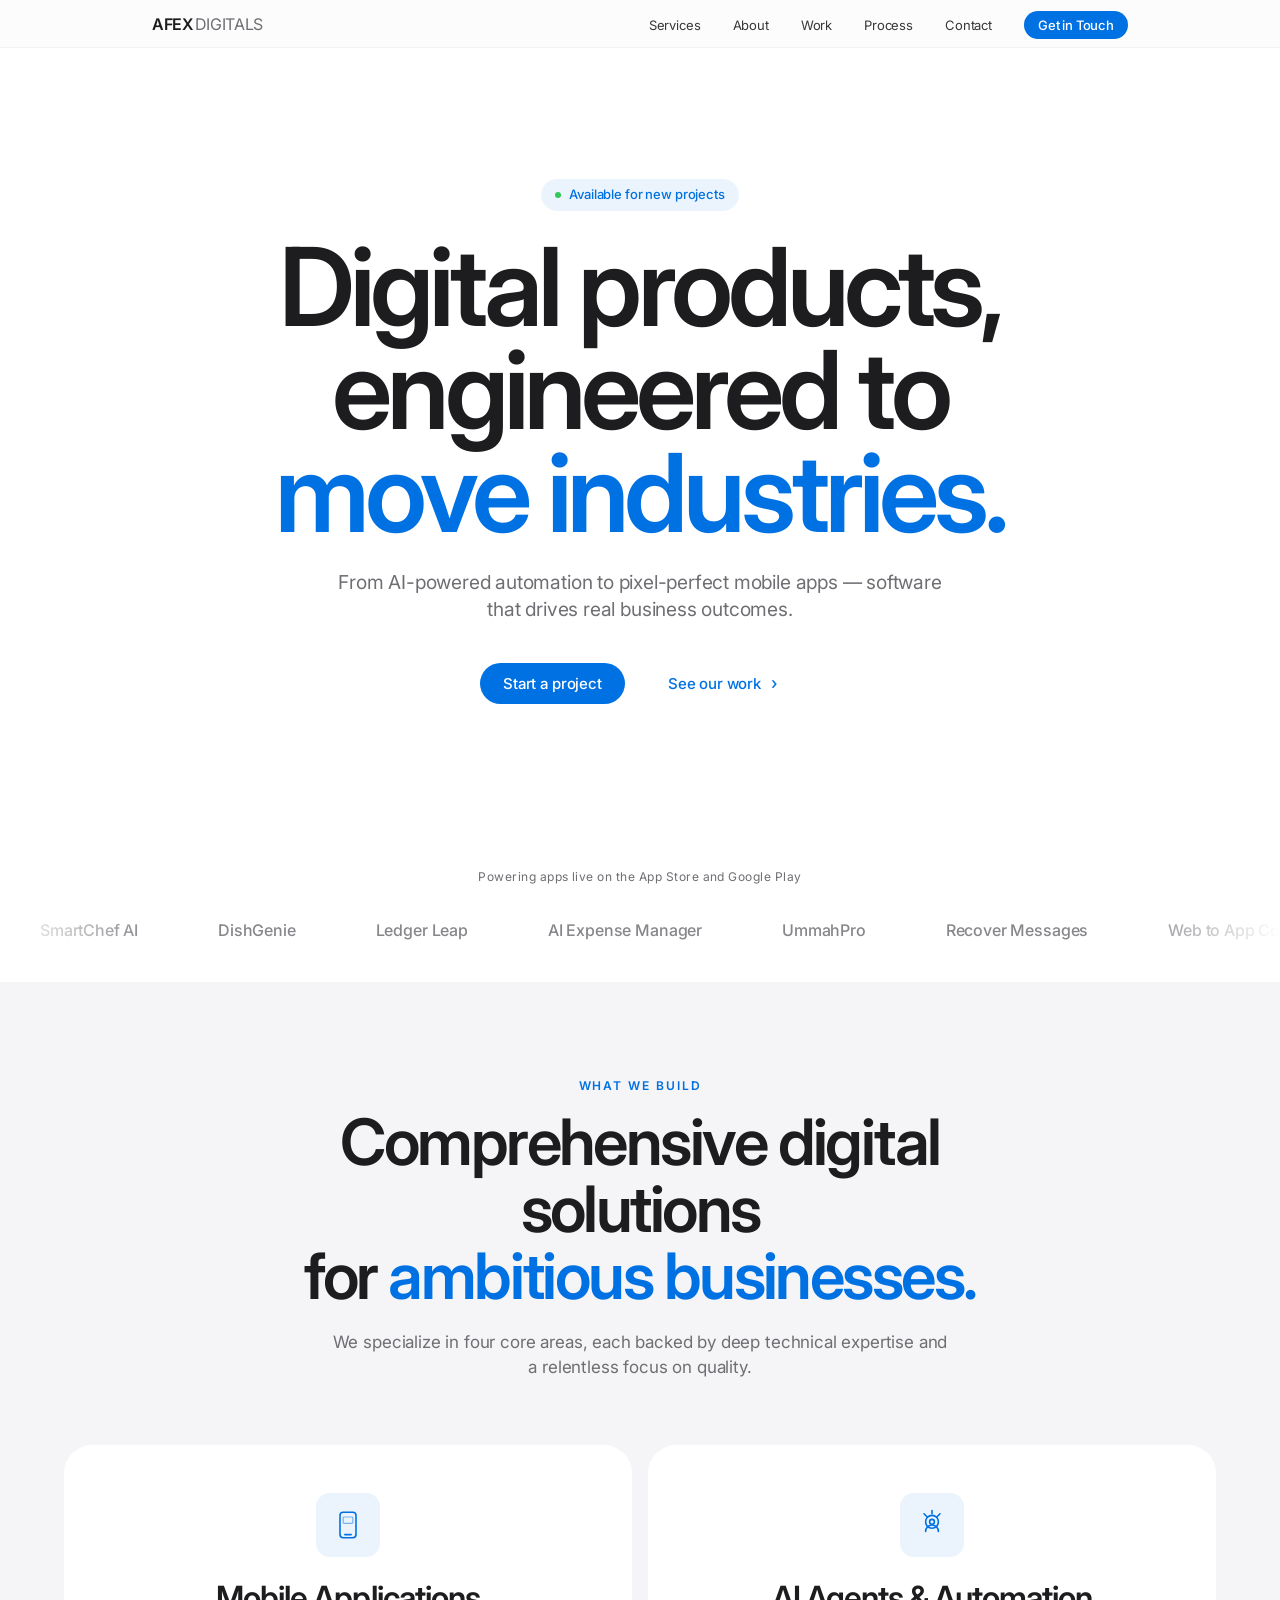
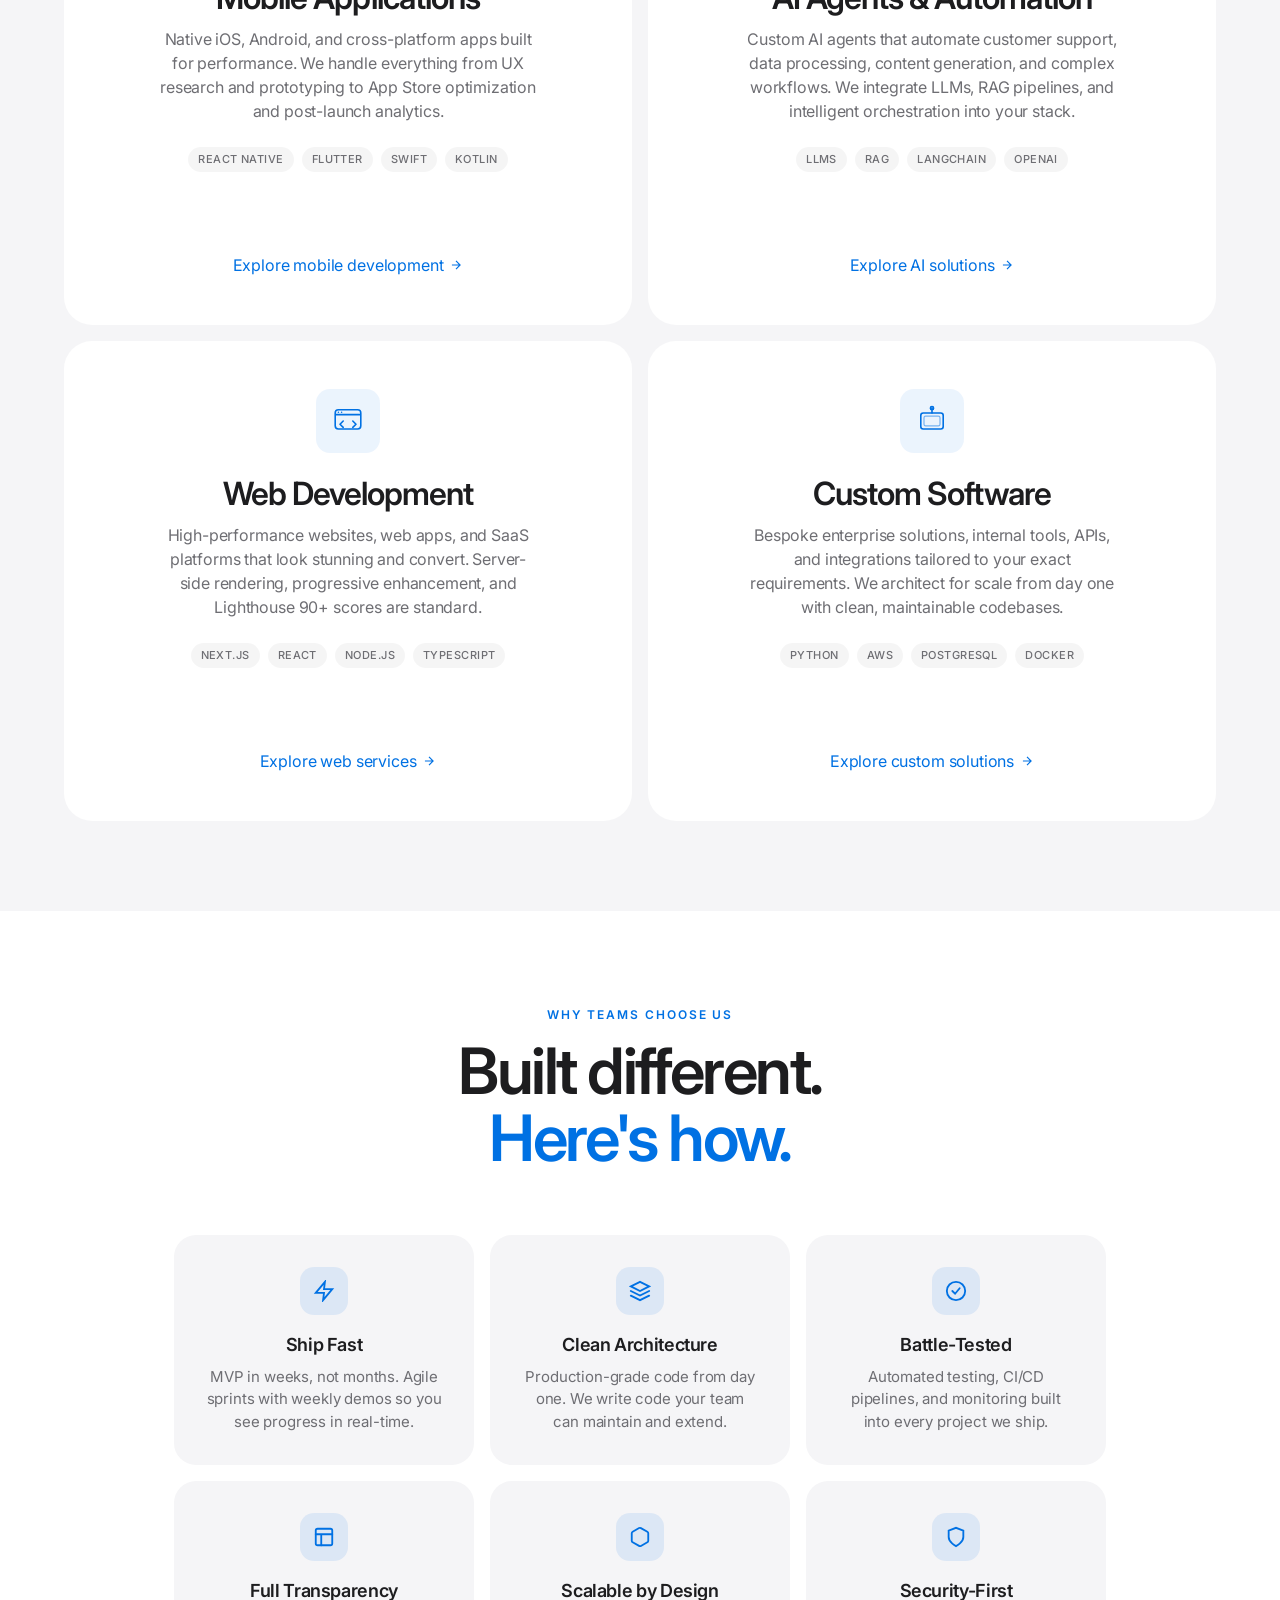
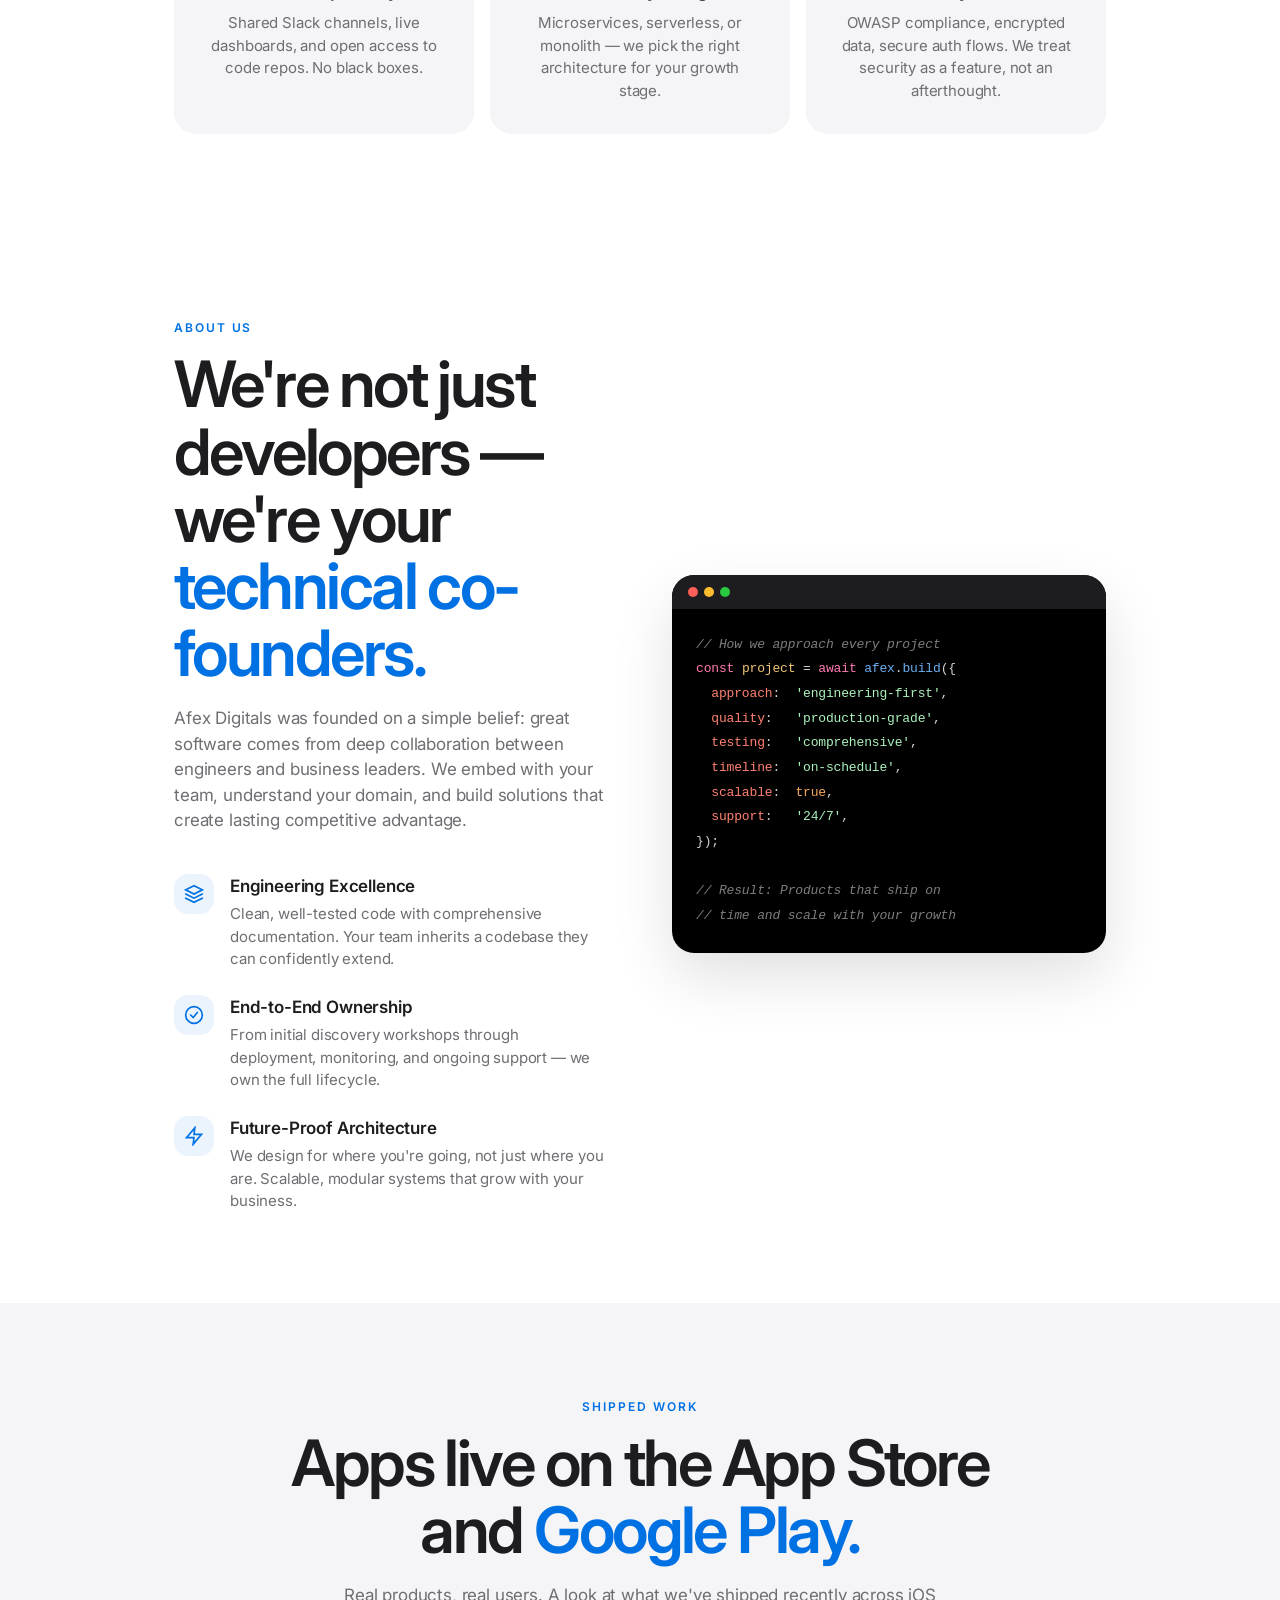
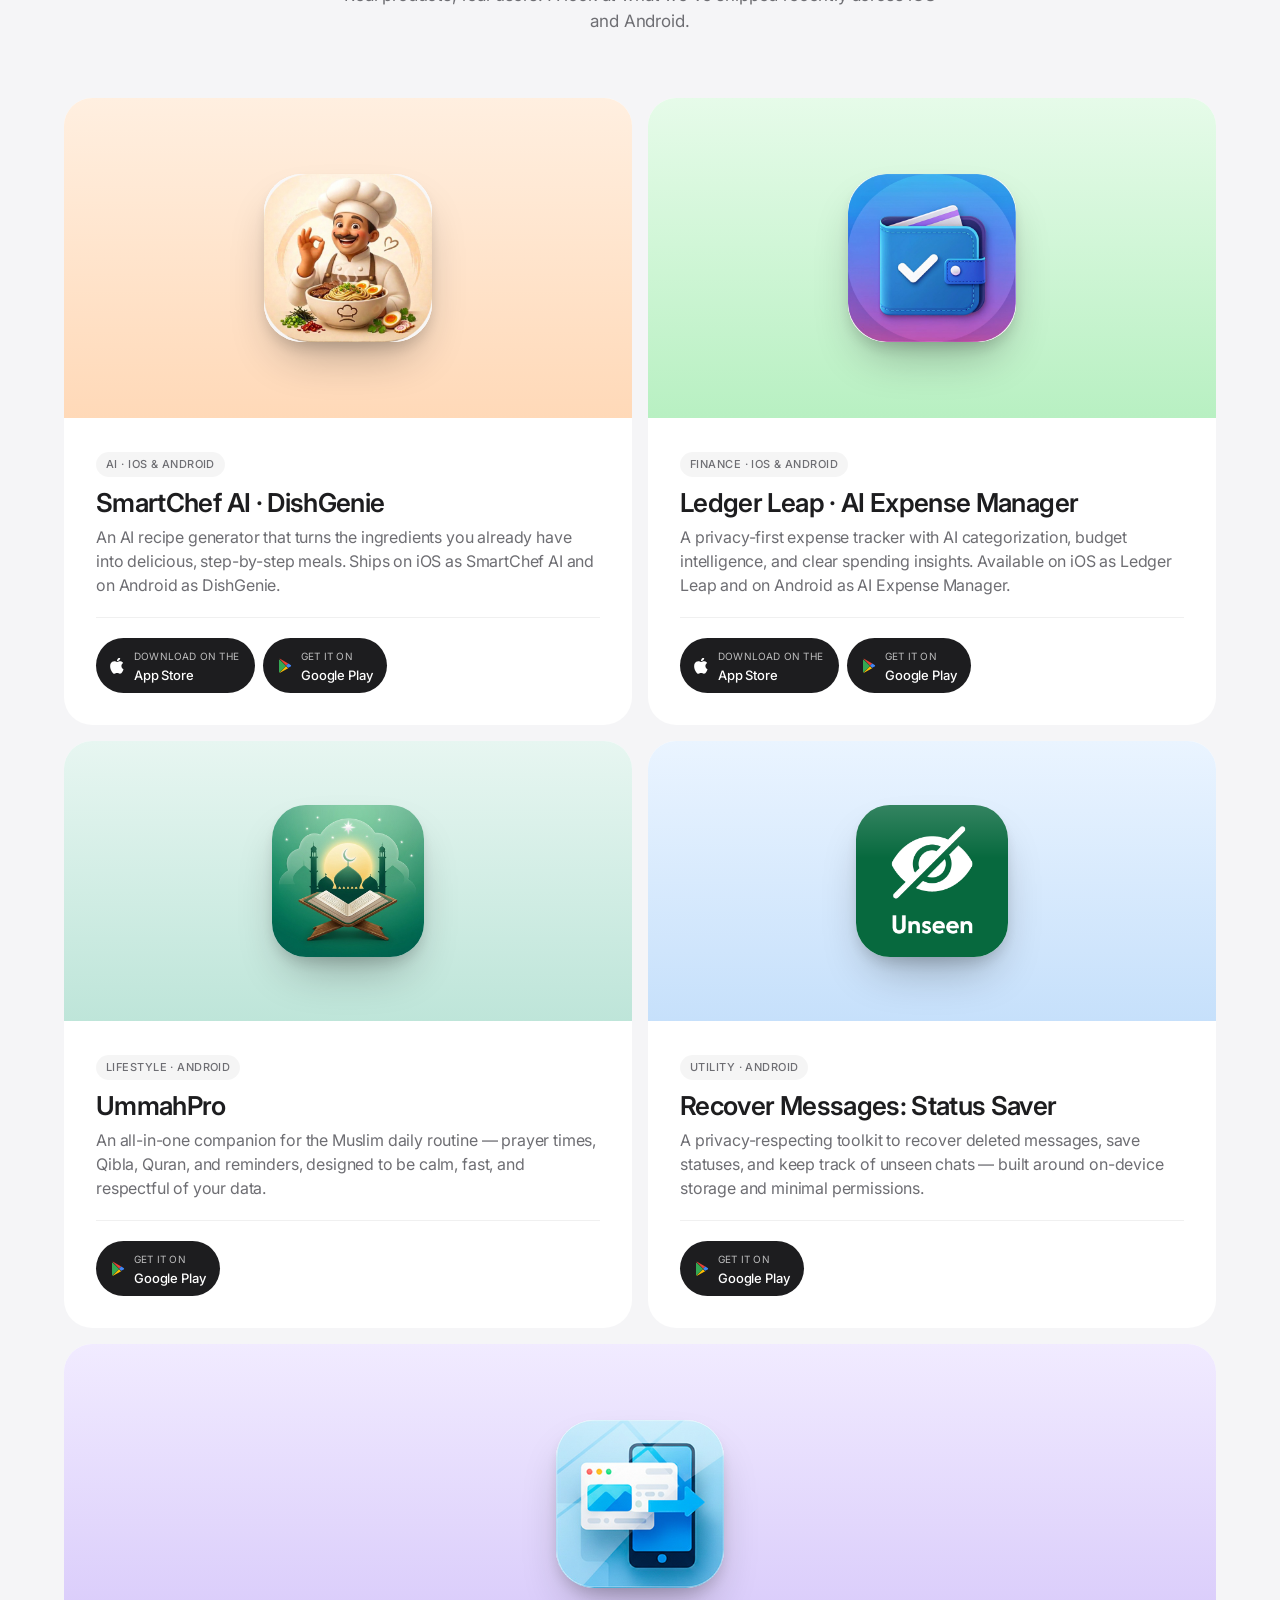
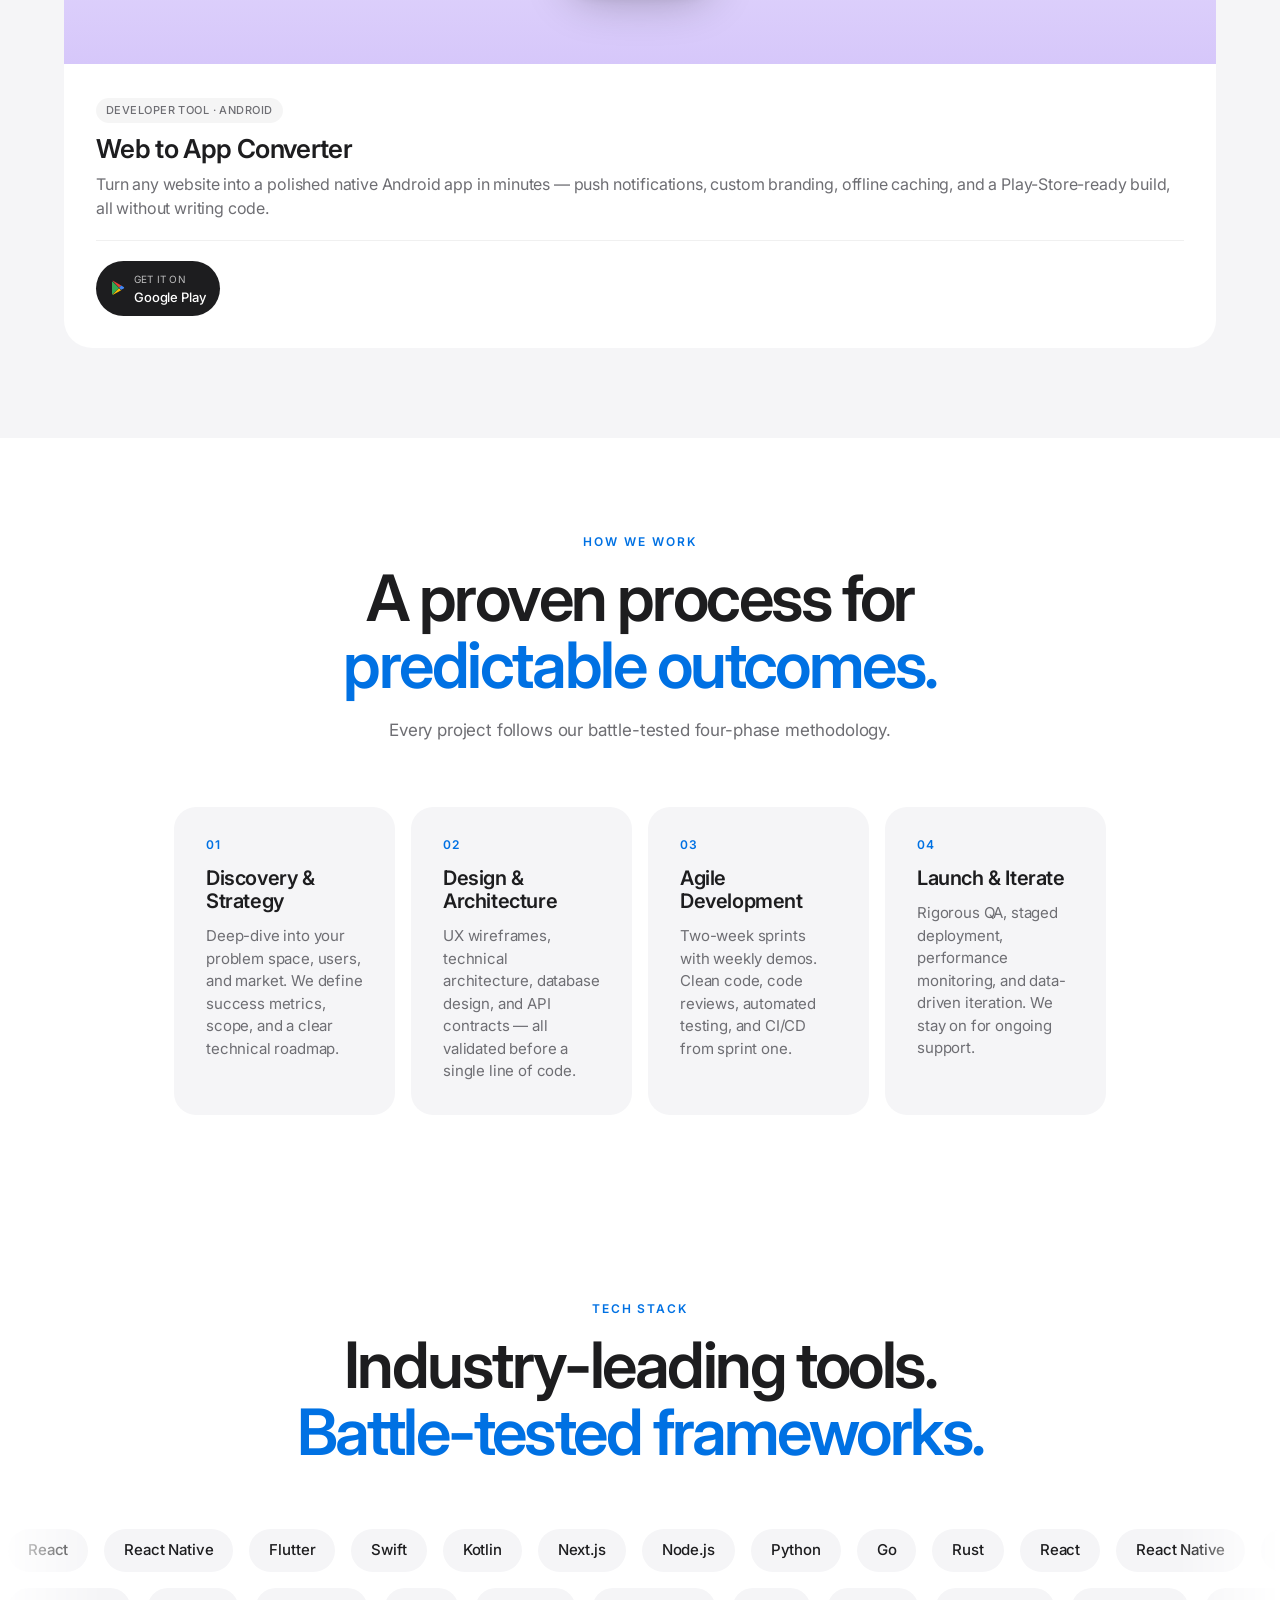
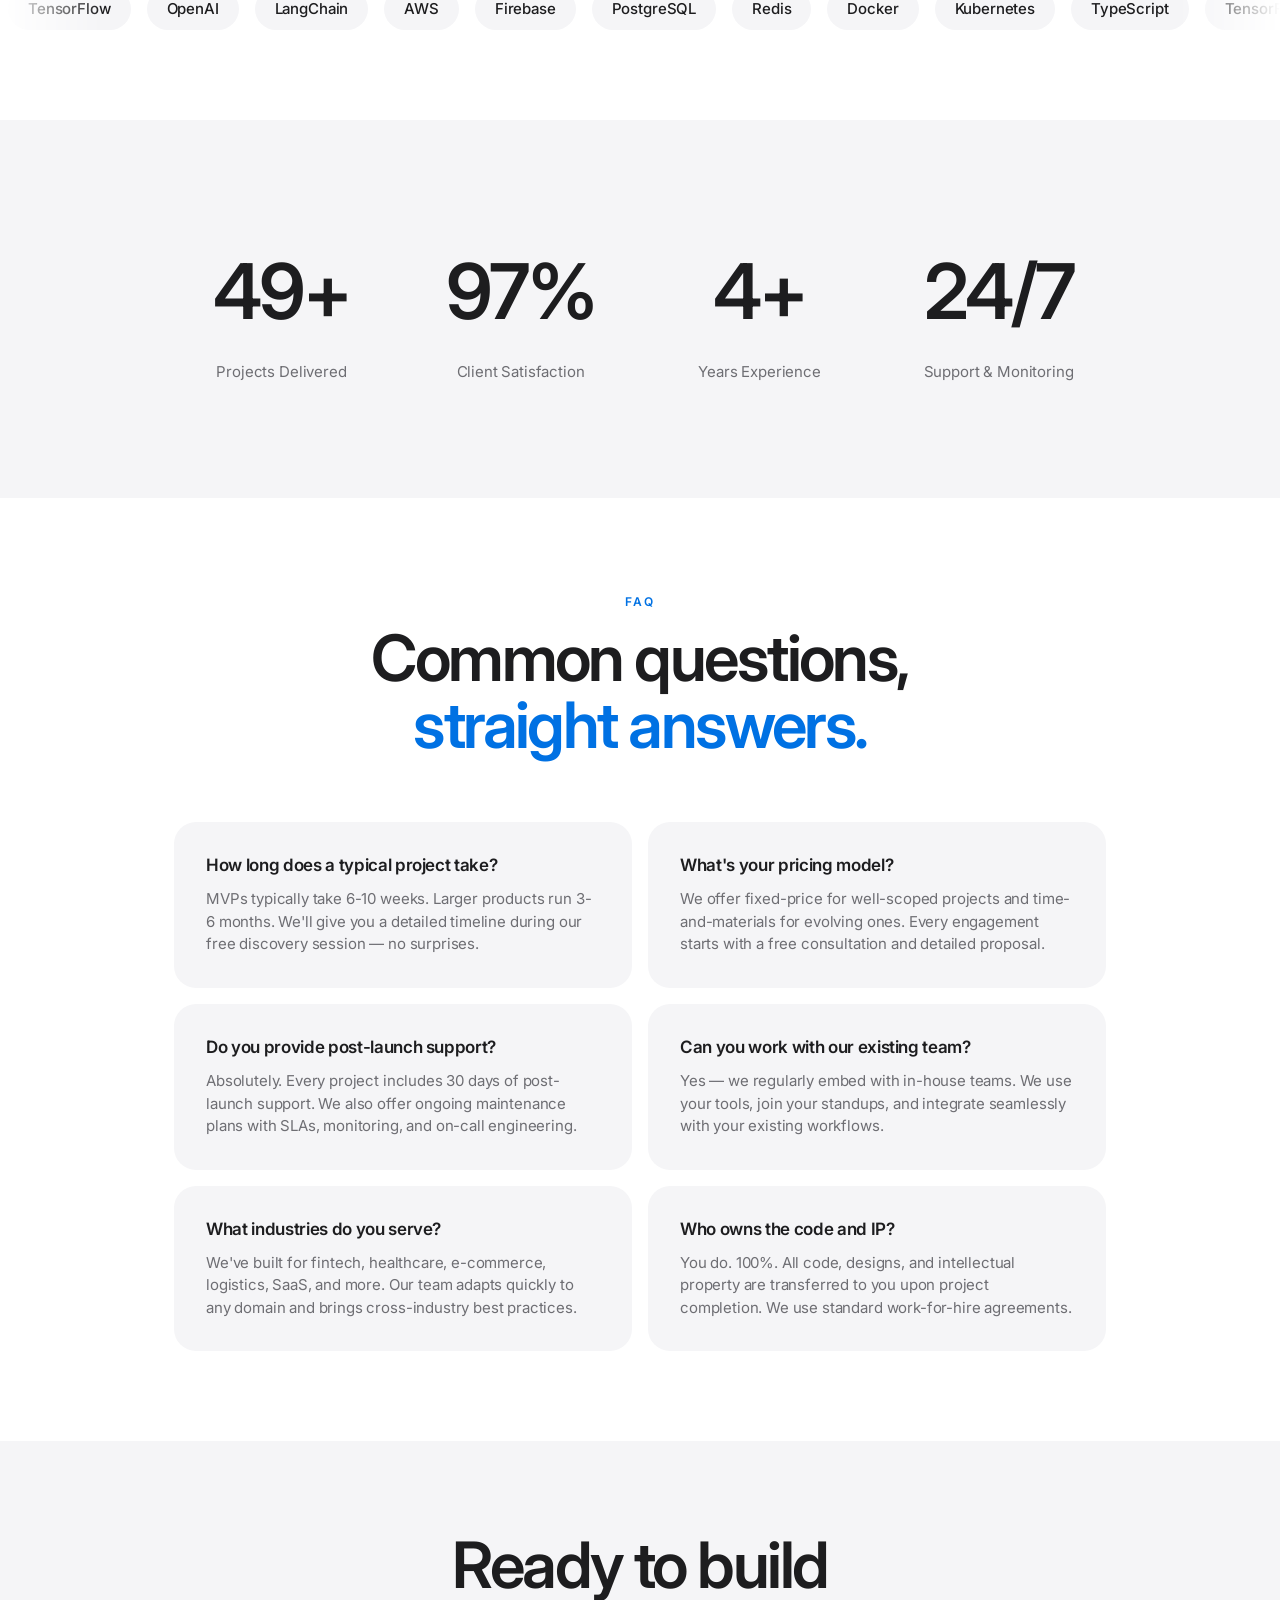
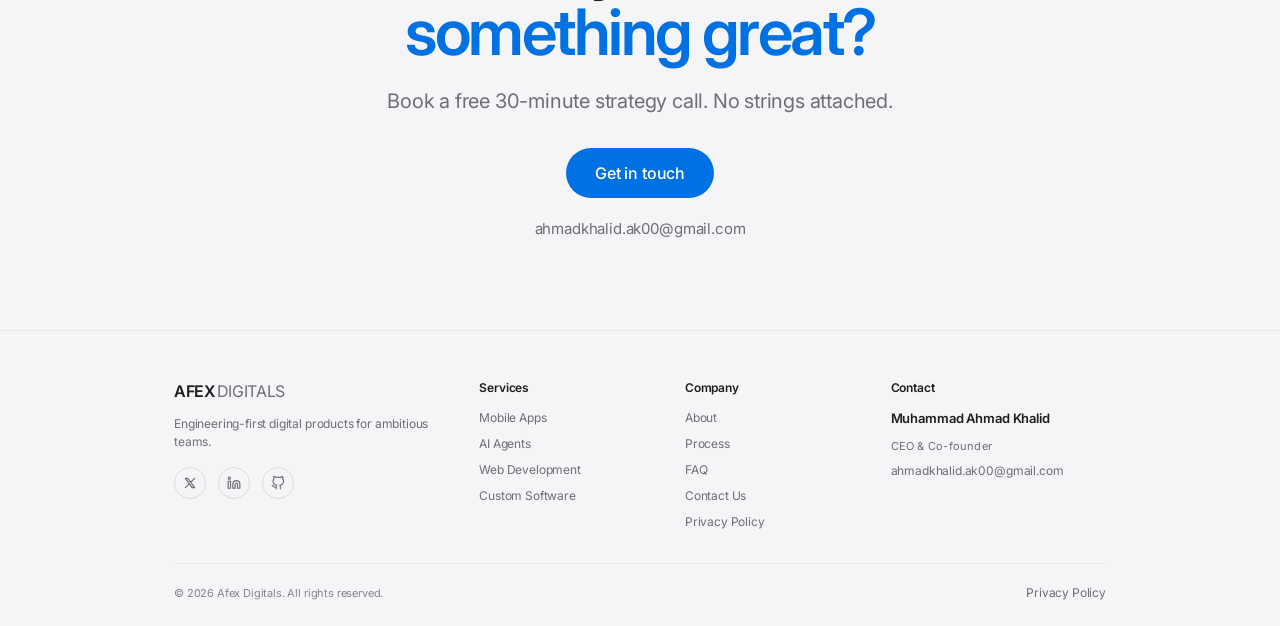
==== commit 55a92896: "new site update" ====
--- a/index.html
+++ b/index.html
@@ -28,7 +28,13 @@
     "name": "Afex Digitals",
     "url": "https://afexdigitals.com",
     "description": "Custom software, mobile apps, AI agents and web development.",
-    "contactPoint": { "@type": "ContactPoint", "email": "hello@afexdigitals.com", "contactType": "sales" }
+    "founder": {
+      "@type": "Person",
+      "name": "Muhammad Ahmad Khalid",
+      "jobTitle": "CEO & Co-founder",
+      "email": "ahmadkhalid.ak00@gmail.com"
+    },
+    "contactPoint": { "@type": "ContactPoint", "email": "ahmadkhalid.ak00@gmail.com", "contactType": "sales" }
   }
   </script>
 </head>
@@ -48,7 +54,7 @@
           <li><a href="#work" class="nav__link">Work</a></li>
           <li><a href="#process" class="nav__link">Process</a></li>
           <li><a href="contact.html" class="nav__link">Contact</a></li>
-          <li><a href="mailto:m.ahmadkhalid2942@gmail.com" class="nav__link nav__link--cta">Get in Touch</a></li>
+          <li><a href="mailto:ahmadkhalid.ak00@gmail.com" class="nav__link nav__link--cta">Get in Touch</a></li>
         </ul>
       </nav>
       <button class="nav__toggle" id="nav-toggle" aria-label="Toggle menu" aria-expanded="false" aria-controls="nav-list">
@@ -67,7 +73,7 @@
         <li class="mobile-menu__item"><a href="#work" class="mobile-menu__link">Work</a></li>
         <li class="mobile-menu__item"><a href="#process" class="mobile-menu__link">Process</a></li>
         <li class="mobile-menu__item"><a href="contact.html" class="mobile-menu__link">Contact</a></li>
-        <li class="mobile-menu__item"><a href="mailto:m.ahmadkhalid2942@gmail.com" class="mobile-menu__link">Get in Touch</a></li>
+        <li class="mobile-menu__item"><a href="mailto:ahmadkhalid.ak00@gmail.com" class="mobile-menu__link">Get in Touch</a></li>
       </ul>
     </nav>
   </div>
@@ -84,35 +90,33 @@
         </h1>
         <p class="hero__subtitle">From AI-powered automation to pixel-perfect mobile apps — software that drives real business outcomes.</p>
         <div class="hero__actions">
-          <a href="mailto:hello@afexdigitals.com" class="btn btn-primary">Start a project</a>
+          <a href="mailto:ahmadkhalid.ak00@gmail.com" class="btn btn-primary">Start a project</a>
           <a href="#work" class="btn btn-secondary">See our work</a>
         </div>
       </div>
     </section>
 
     <!-- Trust Bar -->
-    <section class="trust" aria-label="Trusted by innovative teams">
-      <div class="container">
-        <p class="trust__label mono-label">Trusted by forward-thinking teams</p>
+    <section class="trust" aria-label="Featured products">
+      <div class="container">
+        <p class="trust__label">Powering apps live on the App Store and Google Play</p>
       </div>
       <div class="trust__marquee">
         <div class="trust__track">
-          <div class="trust__item">TechVentures</div>
-          <div class="trust__item">NovaSoft</div>
-          <div class="trust__item">CloudPeak</div>
-          <div class="trust__item">DataFlow</div>
-          <div class="trust__item">AppForge</div>
-          <div class="trust__item">SynapseAI</div>
-          <div class="trust__item">QuantumLabs</div>
-          <div class="trust__item">NexGen</div>
-          <div class="trust__item">TechVentures</div>
-          <div class="trust__item">NovaSoft</div>
-          <div class="trust__item">CloudPeak</div>
-          <div class="trust__item">DataFlow</div>
-          <div class="trust__item">AppForge</div>
-          <div class="trust__item">SynapseAI</div>
-          <div class="trust__item">QuantumLabs</div>
-          <div class="trust__item">NexGen</div>
+          <div class="trust__item">SmartChef AI</div>
+          <div class="trust__item">DishGenie</div>
+          <div class="trust__item">Ledger Leap</div>
+          <div class="trust__item">AI Expense Manager</div>
+          <div class="trust__item">UmmahPro</div>
+          <div class="trust__item">Recover Messages</div>
+          <div class="trust__item">Web to App Converter</div>
+          <div class="trust__item">SmartChef AI</div>
+          <div class="trust__item">DishGenie</div>
+          <div class="trust__item">Ledger Leap</div>
+          <div class="trust__item">AI Expense Manager</div>
+          <div class="trust__item">UmmahPro</div>
+          <div class="trust__item">Recover Messages</div>
+          <div class="trust__item">Web to App Converter</div>
         </div>
       </div>
     </section>
@@ -341,79 +345,120 @@
     <section class="work section" id="work">
       <div class="container">
         <div class="section__header" data-animate>
-          <span class="mono-label">Selected Work</span>
-          <h2 class="section__title">Projects that delivered <span class="text-gradient">measurable impact.</span></h2>
-          <p class="section__subtitle">A selection of recent projects across mobile, web, AI, and custom software.</p>
+          <span class="mono-label">Shipped Work</span>
+          <h2 class="section__title">Apps live on the App Store<br>and <span class="text-gradient">Google Play.</span></h2>
+          <p class="section__subtitle">Real products, real users. A look at what we've shipped recently across iOS and Android.</p>
         </div>
         <div class="work__grid" data-animate-stagger>
+
+          <!-- 1. SmartChef AI / DishGenie -->
           <article class="work__card work__card--featured">
             <div class="work__card-visual work__card-visual--1">
-              <div class="work__card-mockup">
-                <div class="work__phone-frame"><div class="work__phone-screen"></div></div>
+              <div class="work__app-icons work__app-icons--single">
+                <div class="work__app-icon"><img src="assets/icons/smartchef.jpg" alt="SmartChef AI / DishGenie app icon" loading="lazy" width="512" height="512"></div>
               </div>
             </div>
             <div class="work__card-info">
-              <span class="tag">Mobile App</span>
-              <h3 class="work__card-title">FinFlow</h3>
-              <p class="work__card-desc">AI-powered personal finance app with real-time spending insights, smart budgeting, and automated savings goals.</p>
-              <div class="work__card-metrics">
-                <span class="work__metric">50K+ <span>downloads</span></span>
-                <span class="work__metric">4.8 <span>rating</span></span>
+              <span class="tag">AI · iOS &amp; Android</span>
+              <h3 class="work__card-title">SmartChef AI &middot; DishGenie</h3>
+              <p class="work__card-desc">An AI recipe generator that turns the ingredients you already have into delicious, step-by-step meals. Ships on iOS as SmartChef AI and on Android as DishGenie.</p>
+              <div class="work__stores">
+                <a class="work__store-badge work__store-badge--apple" href="https://apps.apple.com/us/app/smartchef-ai-recipe-generator/id6757077403" target="_blank" rel="noopener" aria-label="Download SmartChef AI on the App Store">
+                  <svg viewBox="0 0 24 24" fill="currentColor" aria-hidden="true"><path d="M17.05 12.04c-.03-3.13 2.55-4.63 2.67-4.71-1.46-2.13-3.72-2.42-4.52-2.45-1.93-.2-3.76 1.13-4.73 1.13-.98 0-2.49-1.1-4.09-1.07-2.11.03-4.05 1.22-5.13 3.11-2.18 3.78-.56 9.37 1.57 12.44 1.04 1.5 2.28 3.18 3.9 3.12 1.57-.06 2.16-1.01 4.06-1.01 1.9 0 2.43 1.01 4.09.98 1.69-.03 2.76-1.53 3.79-3.04 1.2-1.74 1.69-3.43 1.71-3.52-.04-.02-3.28-1.26-3.32-4.99zM14.04 3.18C14.9 2.16 15.47.74 15.31-.69c-1.23.05-2.72.82-3.6 1.84-.79.9-1.49 2.36-1.3 3.74 1.37.11 2.78-.7 3.63-1.71z"/></svg>
+                  <span><small>Download on the</small><br>App Store</span>
+                </a>
+                <a class="work__store-badge work__store-badge--google" href="https://play.google.com/store/apps/details?id=com.dishgenie.recipeapp" target="_blank" rel="noopener" aria-label="Get DishGenie on Google Play">
+                  <svg viewBox="0 0 24 24" aria-hidden="true"><path fill="#34A853" d="M3 20.5V3.5c0-.6.3-1.1.7-1.4l9.9 9.9-9.9 9.9c-.4-.3-.7-.8-.7-1.4z"/><path fill="#FBBC04" d="M16.8 15.7l-3.2-3.2L3.7 22.2c.3.1.6.1.9 0l12.2-7z"/><path fill="#EA4335" d="M16.8 8.3L4.6 1.3c-.3-.1-.6-.1-.9 0l9.9 9.9 3.2-2.9z"/><path fill="#4285F4" d="M16.8 8.3l3.7 2.1c.9.5.9 1.8 0 2.3l-3.7 2.1-3.2-3.2 3.2-3.3z"/></svg>
+                  <span><small>Get it on</small><br>Google Play</span>
+                </a>
               </div>
             </div>
           </article>
-          <article class="work__card">
+
+          <!-- 2. Ledger Leap / AI Expense Manager -->
+          <article class="work__card work__card--featured">
             <div class="work__card-visual work__card-visual--2">
-              <div class="work__card-mockup">
-                <div class="work__browser-frame">
-                  <div class="work__browser-bar"><span></span><span></span><span></span></div>
-                  <div class="work__browser-screen"></div>
-                </div>
+              <div class="work__app-icons work__app-icons--single">
+                <div class="work__app-icon"><img src="assets/icons/ledgerleap.jpg" alt="Ledger Leap / AI Expense Manager app icon" loading="lazy" width="512" height="512"></div>
               </div>
             </div>
             <div class="work__card-info">
-              <span class="tag">Web Platform</span>
-              <h3 class="work__card-title">DataPulse</h3>
-              <p class="work__card-desc">Real-time analytics dashboard for enterprise data teams with custom visualizations and alert systems.</p>
-              <div class="work__card-metrics">
-                <span class="work__metric">3x <span>faster insights</span></span>
+              <span class="tag">Finance · iOS &amp; Android</span>
+              <h3 class="work__card-title">Ledger Leap &middot; AI Expense Manager</h3>
+              <p class="work__card-desc">A privacy-first expense tracker with AI categorization, budget intelligence, and clear spending insights. Available on iOS as Ledger Leap and on Android as AI Expense Manager.</p>
+              <div class="work__stores">
+                <a class="work__store-badge work__store-badge--apple" href="https://apps.apple.com/us/app/ledger-leap-expense-tracker/id6756968843" target="_blank" rel="noopener" aria-label="Download Ledger Leap on the App Store">
+                  <svg viewBox="0 0 24 24" fill="currentColor" aria-hidden="true"><path d="M17.05 12.04c-.03-3.13 2.55-4.63 2.67-4.71-1.46-2.13-3.72-2.42-4.52-2.45-1.93-.2-3.76 1.13-4.73 1.13-.98 0-2.49-1.1-4.09-1.07-2.11.03-4.05 1.22-5.13 3.11-2.18 3.78-.56 9.37 1.57 12.44 1.04 1.5 2.28 3.18 3.9 3.12 1.57-.06 2.16-1.01 4.06-1.01 1.9 0 2.43 1.01 4.09.98 1.69-.03 2.76-1.53 3.79-3.04 1.2-1.74 1.69-3.43 1.71-3.52-.04-.02-3.28-1.26-3.32-4.99zM14.04 3.18C14.9 2.16 15.47.74 15.31-.69c-1.23.05-2.72.82-3.6 1.84-.79.9-1.49 2.36-1.3 3.74 1.37.11 2.78-.7 3.63-1.71z"/></svg>
+                  <span><small>Download on the</small><br>App Store</span>
+                </a>
+                <a class="work__store-badge work__store-badge--google" href="https://play.google.com/store/apps/details?id=com.ai.expensemanager.expensetracker.app" target="_blank" rel="noopener" aria-label="Get AI Expense Manager on Google Play">
+                  <svg viewBox="0 0 24 24" aria-hidden="true"><path fill="#34A853" d="M3 20.5V3.5c0-.6.3-1.1.7-1.4l9.9 9.9-9.9 9.9c-.4-.3-.7-.8-.7-1.4z"/><path fill="#FBBC04" d="M16.8 15.7l-3.2-3.2L3.7 22.2c.3.1.6.1.9 0l12.2-7z"/><path fill="#EA4335" d="M16.8 8.3L4.6 1.3c-.3-.1-.6-.1-.9 0l9.9 9.9 3.2-2.9z"/><path fill="#4285F4" d="M16.8 8.3l3.7 2.1c.9.5.9 1.8 0 2.3l-3.7 2.1-3.2-3.2 3.2-3.3z"/></svg>
+                  <span><small>Get it on</small><br>Google Play</span>
+                </a>
               </div>
             </div>
           </article>
+
+          <!-- 3. UmmahPro -->
           <article class="work__card">
             <div class="work__card-visual work__card-visual--3">
-              <div class="work__card-mockup">
-                <div class="work__phone-frame work__phone-frame--small"><div class="work__phone-screen"></div></div>
+              <div class="work__app-icons work__app-icons--single">
+                <div class="work__app-icon"><img src="assets/icons/ummahpro.png" alt="UmmahPro app icon" loading="lazy" width="512" height="512"></div>
               </div>
             </div>
             <div class="work__card-info">
-              <span class="tag">AI Agent</span>
-              <h3 class="work__card-title">AutoServe</h3>
-              <p class="work__card-desc">Autonomous customer service agent that handles 90% of inquiries with human-like conversation quality.</p>
-              <div class="work__card-metrics">
-                <span class="work__metric">90% <span>automation rate</span></span>
+              <span class="tag">Lifestyle · Android</span>
+              <h3 class="work__card-title">UmmahPro</h3>
+              <p class="work__card-desc">An all-in-one companion for the Muslim daily routine — prayer times, Qibla, Quran, and reminders, designed to be calm, fast, and respectful of your data.</p>
+              <div class="work__stores">
+                <a class="work__store-badge work__store-badge--google" href="https://play.google.com/store/apps/details?id=com.ummahpro.app" target="_blank" rel="noopener" aria-label="Get UmmahPro on Google Play">
+                  <svg viewBox="0 0 24 24" aria-hidden="true"><path fill="#34A853" d="M3 20.5V3.5c0-.6.3-1.1.7-1.4l9.9 9.9-9.9 9.9c-.4-.3-.7-.8-.7-1.4z"/><path fill="#FBBC04" d="M16.8 15.7l-3.2-3.2L3.7 22.2c.3.1.6.1.9 0l12.2-7z"/><path fill="#EA4335" d="M16.8 8.3L4.6 1.3c-.3-.1-.6-.1-.9 0l9.9 9.9 3.2-2.9z"/><path fill="#4285F4" d="M16.8 8.3l3.7 2.1c.9.5.9 1.8 0 2.3l-3.7 2.1-3.2-3.2 3.2-3.3z"/></svg>
+                  <span><small>Get it on</small><br>Google Play</span>
+                </a>
               </div>
             </div>
           </article>
-          <article class="work__card work__card--featured">
+
+          <!-- 4. Recover Messages: Status Saver -->
+          <article class="work__card">
             <div class="work__card-visual work__card-visual--4">
-              <div class="work__card-mockup">
-                <div class="work__browser-frame">
-                  <div class="work__browser-bar"><span></span><span></span><span></span></div>
-                  <div class="work__browser-screen"></div>
-                </div>
+              <div class="work__app-icons work__app-icons--single">
+                <div class="work__app-icon"><img src="assets/icons/recovermessages.png" alt="Recover Messages: Status Saver app icon" loading="lazy" width="512" height="512"></div>
               </div>
             </div>
             <div class="work__card-info">
-              <span class="tag">Custom Software</span>
-              <h3 class="work__card-title">LogiChain</h3>
-              <p class="work__card-desc">End-to-end supply chain management platform with predictive analytics, route optimization, and real-time tracking.</p>
-              <div class="work__card-metrics">
-                <span class="work__metric">40% <span>cost reduction</span></span>
-                <span class="work__metric">99.9% <span>uptime</span></span>
+              <span class="tag">Utility · Android</span>
+              <h3 class="work__card-title">Recover Messages: Status Saver</h3>
+              <p class="work__card-desc">A privacy-respecting toolkit to recover deleted messages, save statuses, and keep track of unseen chats — built around on-device storage and minimal permissions.</p>
+              <div class="work__stores">
+                <a class="work__store-badge work__store-badge--google" href="https://play.google.com/store/apps/details?id=recovermessages.statussaver.unseenchats" target="_blank" rel="noopener" aria-label="Get Recover Messages on Google Play">
+                  <svg viewBox="0 0 24 24" aria-hidden="true"><path fill="#34A853" d="M3 20.5V3.5c0-.6.3-1.1.7-1.4l9.9 9.9-9.9 9.9c-.4-.3-.7-.8-.7-1.4z"/><path fill="#FBBC04" d="M16.8 15.7l-3.2-3.2L3.7 22.2c.3.1.6.1.9 0l12.2-7z"/><path fill="#EA4335" d="M16.8 8.3L4.6 1.3c-.3-.1-.6-.1-.9 0l9.9 9.9 3.2-2.9z"/><path fill="#4285F4" d="M16.8 8.3l3.7 2.1c.9.5.9 1.8 0 2.3l-3.7 2.1-3.2-3.2 3.2-3.3z"/></svg>
+                  <span><small>Get it on</small><br>Google Play</span>
+                </a>
               </div>
             </div>
           </article>
+
+          <!-- 5. Web to App Converter (full-width) -->
+          <article class="work__card work__card--featured" style="grid-column: 1 / -1;">
+            <div class="work__card-visual work__card-visual--5">
+              <div class="work__app-icons work__app-icons--single">
+                <div class="work__app-icon"><img src="assets/icons/webtoapp.png" alt="Web to App Converter app icon" loading="lazy" width="512" height="512"></div>
+              </div>
+            </div>
+            <div class="work__card-info">
+              <span class="tag">Developer Tool · Android</span>
+              <h3 class="work__card-title">Web to App Converter</h3>
+              <p class="work__card-desc">Turn any website into a polished native Android app in minutes — push notifications, custom branding, offline caching, and a Play-Store-ready build, all without writing code.</p>
+              <div class="work__stores">
+                <a class="work__store-badge work__store-badge--google" href="https://play.google.com/store/apps/details?id=com.webtoapp.converter" target="_blank" rel="noopener" aria-label="Get Web to App Converter on Google Play">
+                  <svg viewBox="0 0 24 24" aria-hidden="true"><path fill="#34A853" d="M3 20.5V3.5c0-.6.3-1.1.7-1.4l9.9 9.9-9.9 9.9c-.4-.3-.7-.8-.7-1.4z"/><path fill="#FBBC04" d="M16.8 15.7l-3.2-3.2L3.7 22.2c.3.1.6.1.9 0l12.2-7z"/><path fill="#EA4335" d="M16.8 8.3L4.6 1.3c-.3-.1-.6-.1-.9 0l9.9 9.9 3.2-2.9z"/><path fill="#4285F4" d="M16.8 8.3l3.7 2.1c.9.5.9 1.8 0 2.3l-3.7 2.1-3.2-3.2 3.2-3.3z"/></svg>
+                  <span><small>Get it on</small><br>Google Play</span>
+                </a>
+              </div>
+            </div>
+          </article>
+
         </div>
       </div>
     </section>
@@ -531,59 +576,6 @@
       </div>
     </section>
 
-    <!-- Testimonials -->
-    <section class="testimonials section" id="testimonials">
-      <div class="container">
-        <div class="section__header" data-animate>
-          <span class="mono-label">Client Stories</span>
-          <h2 class="section__title">Don't take our word for it.<br><span class="text-gradient">Hear from our clients.</span></h2>
-        </div>
-        <div class="testimonials__slider" data-animate>
-          <div class="testimonials__quote-mark" aria-hidden="true">&ldquo;</div>
-          <div class="testimonials__track">
-            <div class="testimonials__slide active">
-              <div class="testimonials__stars" aria-label="5 out of 5 stars">&#9733;&#9733;&#9733;&#9733;&#9733;</div>
-              <blockquote class="testimonials__text">"Afex Digitals transformed our vision into a product that exceeded every expectation. Their technical depth and communication are world-class."</blockquote>
-              <div class="testimonials__author">
-                <div class="testimonials__avatar">SC</div>
-                <div>
-                  <cite class="testimonials__name">Sarah Chen</cite>
-                  <span class="testimonials__role">CEO, TechStart</span>
-                </div>
-              </div>
-            </div>
-            <div class="testimonials__slide">
-              <div class="testimonials__stars" aria-label="5 out of 5 stars">&#9733;&#9733;&#9733;&#9733;&#9733;</div>
-              <blockquote class="testimonials__text">"They built our AI agent in half the time we expected. It now handles 90% of customer inquiries autonomously. Absolute game changer for our operations."</blockquote>
-              <div class="testimonials__author">
-                <div class="testimonials__avatar">MR</div>
-                <div>
-                  <cite class="testimonials__name">Marcus Rodriguez</cite>
-                  <span class="testimonials__role">CTO, AutoServe</span>
-                </div>
-              </div>
-            </div>
-            <div class="testimonials__slide">
-              <div class="testimonials__stars" aria-label="5 out of 5 stars">&#9733;&#9733;&#9733;&#9733;&#9733;</div>
-              <blockquote class="testimonials__text">"Working with Afex felt like having a senior engineering team in-house. They understood our domain from day one and the code quality was exceptional."</blockquote>
-              <div class="testimonials__author">
-                <div class="testimonials__avatar">AK</div>
-                <div>
-                  <cite class="testimonials__name">Aisha Khan</cite>
-                  <span class="testimonials__role">Founder, DataPulse</span>
-                </div>
-              </div>
-            </div>
-          </div>
-          <div class="testimonials__dots" role="tablist" aria-label="Testimonial navigation">
-            <button class="testimonials__dot active" role="tab" aria-selected="true" aria-label="Testimonial 1"></button>
-            <button class="testimonials__dot" role="tab" aria-selected="false" aria-label="Testimonial 2"></button>
-            <button class="testimonials__dot" role="tab" aria-selected="false" aria-label="Testimonial 3"></button>
-          </div>
-        </div>
-      </div>
-    </section>
-
     <!-- FAQ -->
     <section class="section" id="faq">
       <div class="container">
@@ -626,8 +618,8 @@
         <div class="cta__content" data-animate>
           <h2 class="cta__title">Ready to build<br><span class="text-gradient--warm">something great?</span></h2>
           <p class="cta__text">Book a free 30-minute strategy call. No strings attached.</p>
-          <a href="mailto:hello@afexdigitals.com" class="btn btn-primary btn-primary--large">Get in touch</a>
-          <a href="mailto:hello@afexdigitals.com" class="cta__email">hello@afexdigitals.com</a>
+          <a href="mailto:ahmadkhalid.ak00@gmail.com" class="btn btn-primary btn-primary--large">Get in touch</a>
+          <a href="mailto:ahmadkhalid.ak00@gmail.com" class="cta__email">ahmadkhalid.ak00@gmail.com</a>
         </div>
       </div>
     </section>
@@ -676,10 +668,9 @@
         <div class="footer__links">
           <h4 class="footer__heading">Contact</h4>
           <ul class="footer__list">
-            <li class="footer__contact-name">Khalid Rasheed</li>
-            <li><a href="mailto:m.ahmadkhalid2942@gmail.com" class="footer__link">m.ahmadkhalid2942@gmail.com</a></li>
-            <li><a href="tel:+923084087459" class="footer__link">+92 308 4087459</a></li>
-            <li class="footer__address">WAPDA Office of GM Planning Power House, Ex Sales WAPDA House, Lahore, Pakistan</li>
+            <li class="footer__contact-name">Muhammad Ahmad Khalid</li>
+            <li class="footer__contact-role">CEO &amp; Co-founder</li>
+            <li><a href="mailto:ahmadkhalid.ak00@gmail.com" class="footer__link">ahmadkhalid.ak00@gmail.com</a></li>
           </ul>
         </div>
       </div>
@@ -821,60 +812,6 @@
         requestAnimationFrame(update);
       }
 
-      // ===== TESTIMONIALS SLIDER =====
-      var slides = document.querySelectorAll('.testimonials__slide');
-      var dots = document.querySelectorAll('.testimonials__dot');
-      var currentSlide = 0;
-      var slideInterval;
-
-      function goToSlide(index) {
-        slides[currentSlide].classList.remove('active');
-        dots[currentSlide].classList.remove('active');
-        dots[currentSlide].setAttribute('aria-selected', 'false');
-        currentSlide = index;
-        slides[currentSlide].classList.add('active');
-        dots[currentSlide].classList.add('active');
-        dots[currentSlide].setAttribute('aria-selected', 'true');
-      }
-
-      function nextSlide() {
-        goToSlide((currentSlide + 1) % slides.length);
-      }
-
-      function startAutoplay() {
-        slideInterval = setInterval(nextSlide, 5000);
-      }
-
-      dots.forEach(function(dot, i) {
-        dot.addEventListener('click', function() {
-          clearInterval(slideInterval);
-          goToSlide(i);
-          startAutoplay();
-        });
-      });
-
-      // Touch/swipe support
-      var slider = document.querySelector('.testimonials__slider');
-      if (slider) {
-        var touchStartX = 0;
-        slider.addEventListener('touchstart', function(e) {
-          touchStartX = e.changedTouches[0].screenX;
-          clearInterval(slideInterval);
-        }, { passive: true });
-        slider.addEventListener('touchend', function(e) {
-          var diff = touchStartX - e.changedTouches[0].screenX;
-          if (Math.abs(diff) > 50) {
-            if (diff > 0) goToSlide((currentSlide + 1) % slides.length);
-            else goToSlide((currentSlide - 1 + slides.length) % slides.length);
-          }
-          startAutoplay();
-        }, { passive: true });
-
-        slider.addEventListener('mouseenter', function() { clearInterval(slideInterval); });
-        slider.addEventListener('mouseleave', startAutoplay);
-      }
-
-      if (slides.length > 1) startAutoplay();
     });
   })();
   </script>
--- a/css/components.css
+++ b/css/components.css
@@ -313,8 +313,16 @@
 .footer__contact-name {
   color: var(--text-primary);
   font-family: var(--font-display);
-  font-weight: 500;
-  font-size: 0.75rem;
+  font-weight: 600;
+  font-size: 0.8125rem;
+  letter-spacing: -0.01em;
+}
+.footer__contact-role {
+  color: var(--text-tertiary);
+  font-family: var(--font-display);
+  font-size: 0.6875rem;
+  letter-spacing: 0.02em;
+  margin-top: 1px;
 }
 .footer__address {
   color: var(--text-muted);
--- a/css/sections.css
+++ b/css/sections.css
@@ -318,53 +318,88 @@
   justify-content: center;
 }
 .work__card--featured .work__card-visual { height: 320px; }
-.work__card-visual--1 { background: linear-gradient(180deg, #F5F5F7 0%, #E8E8ED 100%); }
-.work__card-visual--2 { background: linear-gradient(180deg, #EAF6FF 0%, #D4EAFF 100%); }
-.work__card-visual--3 { background: linear-gradient(180deg, #FFF1EC 0%, #FFE1D6 100%); }
-.work__card-visual--4 { background: linear-gradient(180deg, #F0EFFF 0%, #E0DEFF 100%); }
-
-/* Phone mockup */
-.work__phone-frame {
-  width: 120px;
-  height: 215px;
-  background: var(--bg-dark);
-  border-radius: 22px;
-  border: 3px solid #1d1d1f;
-  padding: 6px;
-  box-shadow: var(--shadow-xl);
-}
-.work__phone-frame--small { width: 100px; height: 180px; }
-.work__phone-screen {
+.work__card-visual--1 { background: linear-gradient(180deg, #FFEFE0 0%, #FFD9B8 100%); }
+.work__card-visual--2 { background: linear-gradient(180deg, #E6FBE9 0%, #B8F0C2 100%); }
+.work__card-visual--3 { background: linear-gradient(180deg, #E7F6F1 0%, #BEE5D9 100%); }
+.work__card-visual--4 { background: linear-gradient(180deg, #EAF4FF 0%, #C6E0FB 100%); }
+.work__card-visual--5 { background: linear-gradient(180deg, #F1EBFF 0%, #D6C7FA 100%); }
+
+/* Real App-Store icons (Apple-style: rounded squircle with soft shadow) */
+.work__app-icons {
+  display: flex;
+  gap: var(--space-4);
+  align-items: center;
+  justify-content: center;
+}
+.work__app-icon {
+  width: 132px;
+  height: 132px;
+  border-radius: 30px;
+  overflow: hidden;
+  background: rgba(255, 255, 255, 0.6);
+  box-shadow:
+    0 24px 48px -16px rgba(0, 0, 0, 0.32),
+    0 8px 16px -4px rgba(0, 0, 0, 0.16),
+    inset 0 0 0 1px rgba(255, 255, 255, 0.4);
+  position: relative;
+  transform: translateZ(0);
+  transition: transform var(--duration-normal) var(--ease-out-expo);
+}
+.work__card:hover .work__app-icon { transform: translateY(-2px) scale(1.02); }
+.work__app-icon img {
   width: 100%;
   height: 100%;
-  border-radius: 15px;
-  background: linear-gradient(180deg, #2997FF 0%, #0071E3 100%);
-  opacity: 0.85;
-}
-
-/* Browser mockup */
-.work__browser-frame {
-  width: 300px;
-  background: var(--bg-dark);
-  border-radius: 12px;
-  border: 1px solid #1d1d1f;
-  overflow: hidden;
-  box-shadow: var(--shadow-xl);
-}
-.work__browser-bar {
-  display: flex;
-  gap: 6px;
-  padding: 10px 14px;
-  background: var(--bg-dark-secondary);
-}
-.work__browser-bar span { width: 8px; height: 8px; border-radius: 50%; }
-.work__browser-bar span:nth-child(1) { background: #ff5f57; }
-.work__browser-bar span:nth-child(2) { background: #febc2e; }
-.work__browser-bar span:nth-child(3) { background: #28c840; }
-.work__browser-screen {
-  height: 160px;
-  background: linear-gradient(180deg, #2997FF 0%, #0071E3 100%);
-  opacity: 0.85;
+  object-fit: cover;
+  display: block;
+}
+.work__app-icon::after {
+  content: '';
+  position: absolute;
+  inset: 0;
+  background: linear-gradient(180deg, rgba(255, 255, 255, 0.18) 0%, transparent 35%);
+  pointer-events: none;
+  border-radius: inherit;
+}
+.work__card--featured .work__app-icons { gap: var(--space-5); }
+.work__card--featured .work__app-icon { width: 148px; height: 148px; border-radius: 34px; }
+.work__app-icons--single .work__app-icon { width: 152px; height: 152px; border-radius: 34px; }
+.work__card--featured .work__app-icons--single .work__app-icon { width: 168px; height: 168px; border-radius: 38px; }
+
+/* Store badges */
+.work__stores {
+  display: flex;
+  flex-wrap: wrap;
+  gap: 8px;
+  margin-top: var(--space-5);
+  padding-top: var(--space-5);
+  border-top: 1px solid var(--border-subtle);
+}
+.work__store-badge {
+  display: inline-flex;
+  align-items: center;
+  gap: 8px;
+  padding: 8px 14px;
+  background: var(--text-primary);
+  color: #fff;
+  border-radius: var(--radius-full);
+  font-family: var(--font-display);
+  font-size: 0.8125rem;
+  font-weight: 500;
+  letter-spacing: -0.01em;
+  text-decoration: none;
+  transition: opacity var(--duration-fast);
+}
+.work__store-badge:hover { opacity: 0.85; }
+.work__store-badge svg { width: 16px; height: 16px; flex-shrink: 0; }
+.work__store-badge--apple { background: #1D1D1F; }
+.work__store-badge--google { background: #1D1D1F; }
+.work__store-badge small {
+  font-size: 0.625rem;
+  font-weight: 400;
+  opacity: 0.7;
+  letter-spacing: 0.02em;
+  text-transform: uppercase;
+  margin-right: 2px;
 }
 
 .work__card-info { padding: var(--space-8); }
@@ -517,130 +552,6 @@
   font-weight: 400;
 }
 
-/* ========== TESTIMONIALS ========== */
-.testimonials { background: var(--bg-primary); }
-.testimonials__slider {
-  max-width: 760px;
-  margin: 0 auto;
-  text-align: center;
-  position: relative;
-}
-.testimonials__quote-mark { display: none; }
-.testimonials__track { position: relative; min-height: 260px; }
-.testimonials__slide {
-  position: absolute;
-  inset: 0;
-  opacity: 0;
-  transform: translateY(8px);
-  transition: opacity var(--duration-slow) var(--ease-out-expo), transform var(--duration-slow) var(--ease-out-expo);
-  display: flex;
-  flex-direction: column;
-  align-items: center;
-  justify-content: center;
-  pointer-events: none;
-}
-.testimonials__slide.active { opacity: 1; transform: translateY(0); pointer-events: auto; }
-.testimonials__stars {
-  color: #FBBF24;
-  font-size: 1rem;
-  letter-spacing: 4px;
-  margin-bottom: var(--space-5);
-}
-.testimonials__text {
-  font-family: var(--font-display);
-  font-size: clamp(1.25rem, 2.2vw, 1.875rem);
-  color: var(--text-primary);
-  line-height: 1.25;
-  font-weight: 500;
-  letter-spacing: -0.025em;
-  margin-bottom: var(--space-8);
-}
-.testimonials__author { display: flex; align-items: center; gap: var(--space-3); }
-.testimonials__avatar {
-  width: 44px;
-  height: 44px;
-  border-radius: 50%;
-  background: var(--accent-primary);
-  display: flex;
-  align-items: center;
-  justify-content: center;
-  font-family: var(--font-display);
-  font-weight: 600;
-  font-size: 0.75rem;
-  color: #fff;
-}
-.testimonials__name {
-  display: block;
-  font-family: var(--font-display);
-  font-weight: 600;
-  color: var(--text-primary);
-  font-style: normal;
-  font-size: 0.9375rem;
-  letter-spacing: -0.01em;
-}
-.testimonials__role {
-  font-size: 0.8125rem;
-  color: var(--text-tertiary);
-}
-.testimonials__dots {
-  display: flex;
-  justify-content: center;
-  gap: var(--space-2);
-  margin-top: var(--space-6);
-}
-.testimonials__dot {
-  width: 8px;
-  height: 8px;
-  border-radius: 50%;
-  background: rgba(0, 0, 0, 0.18);
-  border: none;
-  transition: all var(--duration-fast);
-  cursor: pointer;
-}
-.testimonials__dot.active, .testimonials__dot:hover {
-  background: var(--text-primary);
-  transform: scale(1.2);
-}
-
-/* ========== TEAM ========== */
-.team__grid { display: grid; grid-template-columns: repeat(4, 1fr); gap: var(--space-4); }
-.team__card {
-  text-align: center;
-  padding: var(--space-8);
-  background: var(--bg-secondary);
-  border: none;
-  border-radius: var(--radius-lg);
-  box-shadow: none;
-  transition: transform var(--duration-normal);
-}
-.team__card:hover { transform: translateY(-3px); }
-.team__avatar {
-  width: 72px;
-  height: 72px;
-  border-radius: 50%;
-  display: flex;
-  align-items: center;
-  justify-content: center;
-  margin: 0 auto var(--space-4);
-  font-family: var(--font-display);
-  font-weight: 600;
-  font-size: 1rem;
-  color: #fff;
-}
-.team__avatar--1 { background: #0071E3; }
-.team__avatar--2 { background: #1D1D1F; }
-.team__avatar--3 { background: #FF375F; }
-.team__avatar--4 { background: #34C759; }
-.team__name {
-  font-family: var(--font-display);
-  font-size: 1rem;
-  font-weight: 600;
-  letter-spacing: -0.01em;
-  color: var(--text-primary);
-  margin-bottom: 2px;
-}
-.team__role { font-size: 0.8125rem; color: var(--text-tertiary); }
-
 /* ========== CTA — Apple-style centered on light gray ========== */
 .cta {
   text-align: center;
--- a/css/responsive.css
+++ b/css/responsive.css
@@ -15,9 +15,6 @@
   .process__timeline { grid-template-columns: 1fr; gap: var(--space-3); }
   .stats__grid { grid-template-columns: repeat(2, 1fr); gap: var(--space-4); }
   .stats__item { padding: var(--space-4) 0; }
-  .team__grid { grid-template-columns: repeat(2, 1fr); gap: var(--space-3); }
-  .team__card { padding: var(--space-6); }
-  .testimonials__track { min-height: 320px; }
   .faq__grid { grid-template-columns: 1fr; }
   .footer__grid, .footer__grid--4col { grid-template-columns: 1fr; gap: var(--space-6); }
   .footer__bottom { flex-direction: column; gap: var(--space-2); }
@@ -32,7 +29,6 @@
   .about__grid { grid-template-columns: 1fr; gap: var(--space-10); }
   .features__grid { grid-template-columns: repeat(2, 1fr); }
   .process__timeline { grid-template-columns: repeat(2, 1fr); }
-  .team__grid { grid-template-columns: repeat(2, 1fr); }
   .faq__grid { grid-template-columns: 1fr; }
   .footer__grid { grid-template-columns: 1fr 1fr 1fr; gap: var(--space-6); }
   .footer__grid--4col { grid-template-columns: repeat(2, 1fr); gap: var(--space-6); }
@@ -44,5 +40,5 @@
 
 @media (hover: none) and (pointer: coarse) {
   .card:hover, .services__card:hover, .work__card:hover,
-  .feature-card:hover, .process__step:hover, .team__card:hover { transform: none; }
+  .feature-card:hover, .process__step:hover { transform: none; }
 }
